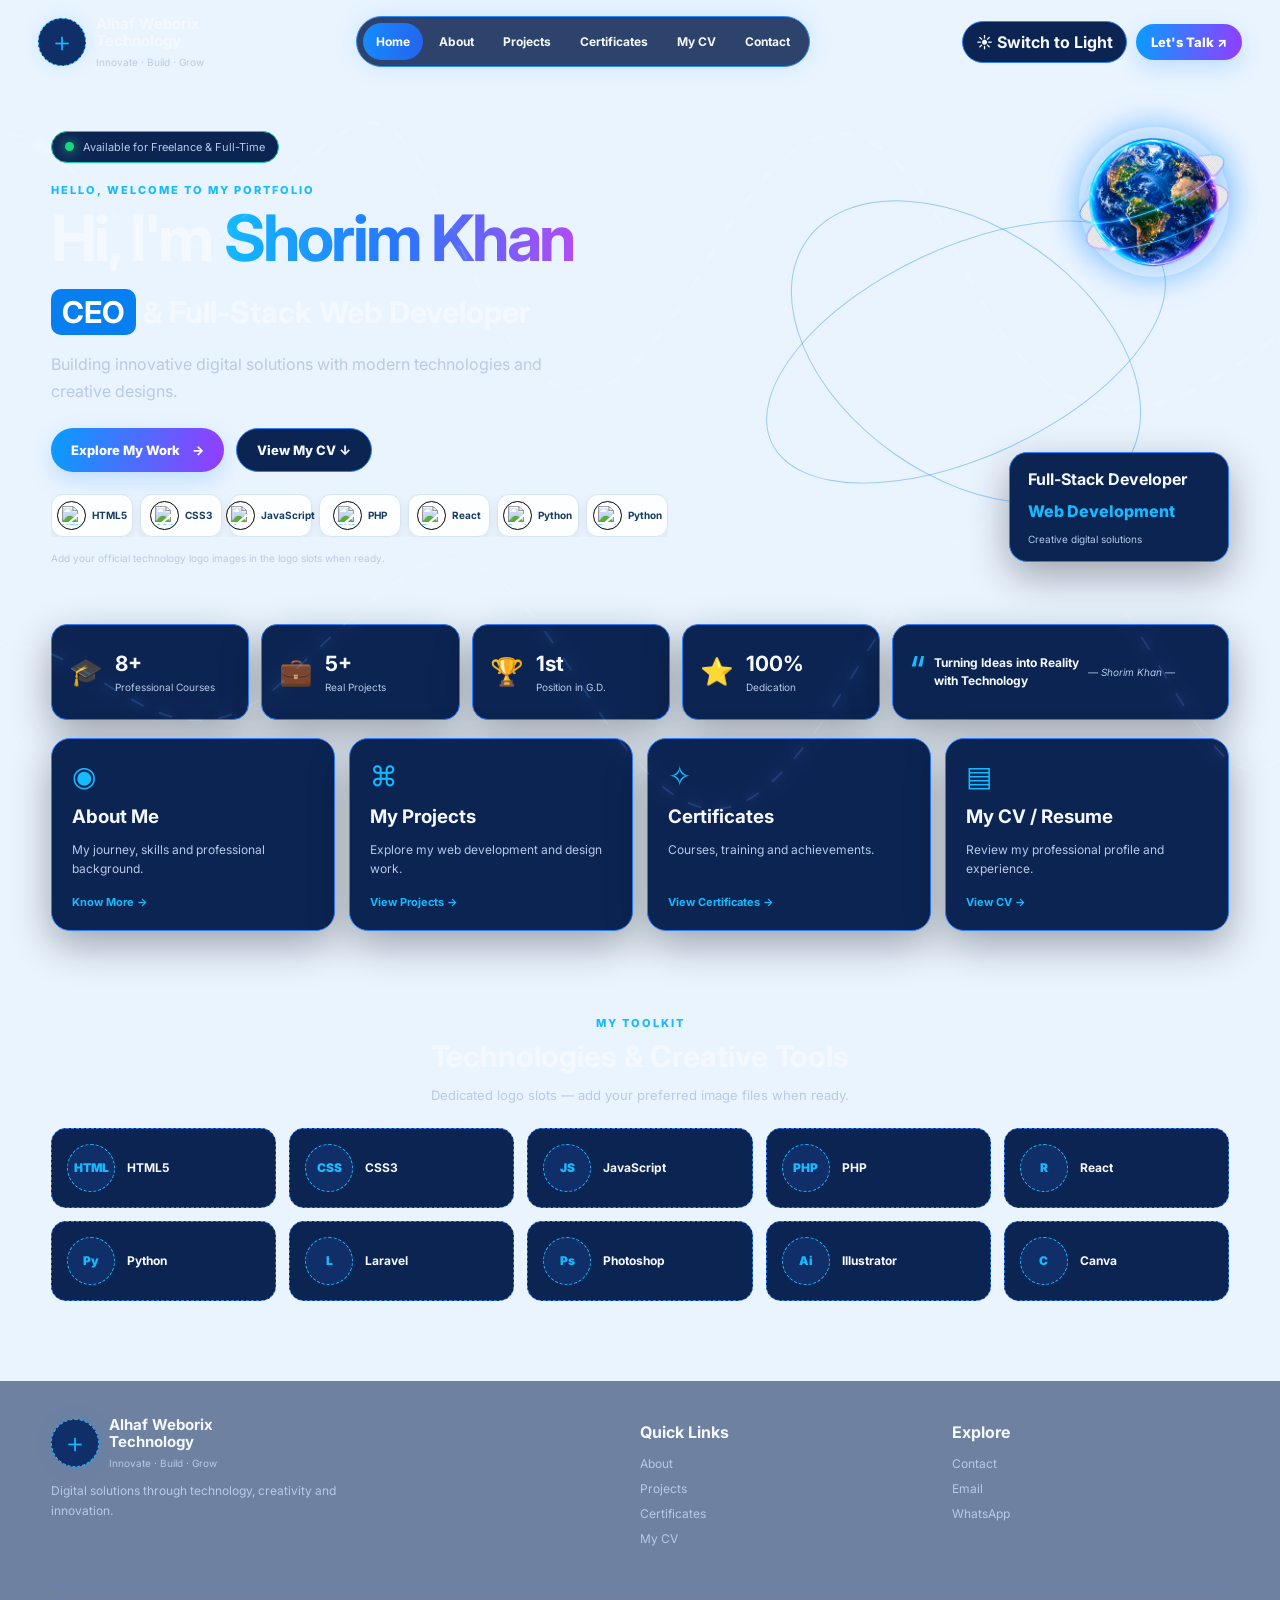
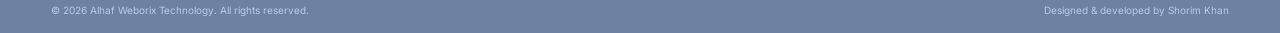
==== index.html @ 88afd0ac "Add opening head tag to index.html" ====
<!doctype html>
<html lang="en">
<head>
  <script>
    (function () {
      var theme = 'dark';
      try {
        var params = new URLSearchParams(window.location.search);
        var fromLink = params.get('theme');
        theme = (fromLink === 'light' || fromLink === 'dark')
          ? fromLink
          : (localStorage.getItem('awt-theme') || 'dark');
        localStorage.setItem('awt-theme', theme);
      } catch (e) { }
      document.documentElement.setAttribute('data-theme', theme);
      document.documentElement.classList.toggle('theme-light', theme === 'light');
    })();
  </script>
  <meta name="description"
    content="Shorim Khan — Full-Stack Web Developer, Graphic Designer and CEO of Alhaf Weborix Technology.">
  <title>Home | Alhaf Weborix Technology</title>
  <link rel="stylesheet" href="style.css">
</head>

<body class="home-page">
<div class="snake-animation-overlay" aria-hidden="true">
  <svg viewBox="0 0 1440 900" preserveAspectRatio="none" xmlns="http://www.w3.org/2000/svg">
    <defs><linearGradient id="snakeGlow" x1="0" y1="0" x2="1" y2="1"><stop offset="0%" stop-color="#12d9ff"/><stop offset="52%" stop-color="#4677ff"/><stop offset="100%" stop-color="#c44cff"/></linearGradient></defs>
    <path class="snake-trail snake-trail-a" d="M-80 170 C 80 30, 120 340, 270 220 S 430 70, 520 250 S 680 440, 790 270 S 980 80, 1080 260 S 1280 470, 1510 280"/>
    <path class="snake-trail snake-trail-b" d="M-100 690 C 80 540, 150 820, 320 680 S 520 500, 650 680 S 840 850, 970 660 S 1180 480, 1300 660 S 1430 780, 1530 630"/>
    <circle class="snake-head" cx="0" cy="0" r="5"><animateMotion dur="24s" repeatCount="indefinite" path="M-80 170 C 80 30, 120 340, 270 220 S 430 70, 520 250 S 680 440, 790 270 S 980 80, 1080 260 S 1280 470, 1510 280"/></circle>
  </svg>
</div>

  <header class="site-header">
    <a class="brand" href="index.html"><span class="brand-logo-slot"
        title="Add your company logo"><span>＋</span></span><span><b>Alhaf Weborix<br>Technology</b><small>Innovate ·
          Build · Grow</small></span></a>
    <button class="menu-toggle" aria-label="Open navigation" aria-expanded="false">☰</button>
    <nav class="main-nav">
      <a class="active" href="index.html">Home</a><a href="about.html">About</a><a href="projects.html">Projects</a><a
        href="certificates.html">Certificates</a><a href="cv.html">My CV</a><a href="contact.html">Contact</a>
    </nav>
    <div class="header-actions"><button class="theme-toggle" type="button">☀ Light</button><a
        class="button button-small" href="contact.html">Let's Talk ↗</a></div>
  </header>

  <main>
    <section class="hero container">
      <div class="hero-copy">
        <div class="availability"><i></i><span>Available for Freelance & Full-Time</span></div>
        <p class="eyebrow">HELLO, WELCOME TO MY PORTFOLIO</p>
        <h1>Hi, I'm <span class="gradient-text">Shorim Khan</span></h1>
        <h2><span class="role-pill">CEO</span> &amp; Full-Stack Web Developer</h2>
        <p class="lead">Building innovative digital solutions with modern technologies and creative designs.</p>
        <div class="hero-actions"><a class="button" href="projects.html">Explore My Work <span>→</span></a><a
            class="button button-outline" href="cv.html">View My CV ↓</a></div>
        
<div class="tech-strip">

  <div class="tech-placeholder">
    <span class="logo-circle">
      <img src="https://cdn.simpleicons.org/html5/E34F26" alt="HTML5">
    </span>
    <small>HTML5</small>
  </div>

  <div class="tech-placeholder">
    <span class="logo-circle">
      <img src="https://cdn.simpleicons.org/css/1572B6" alt="CSS3">
    </span>
    <small>CSS3</small>
  </div>

  <div class="tech-placeholder">
    <span class="logo-circle">
      <img src="https://cdn.simpleicons.org/javascript/F7DF1E" alt="JavaScript">
    </span>
    <small>JavaScript</small>
  </div>

  <div class="tech-placeholder">
    <span class="logo-circle">
      <img src="https://cdn.simpleicons.org/php/777BB4" alt="PHP">
    </span>
    <small>PHP</small>
  </div>

  <div class="tech-placeholder">
    <span class="logo-circle">
      <img src="https://cdn.simpleicons.org/react/61DAFB" alt="React">
    </span>
    <small>React</small>
  </div>

  <div class="tech-placeholder">
    <span class="logo-circle">
      <img src="https://cdn.simpleicons.org/python/3776AB" alt="Python">
    </span>
    <small>Python</small>
  </div>
  <div class="tech-placeholder">
    <span class="logo-circle">
      <img src="https://cdn.simpleicons.org/python/3776AB" alt="Python">
    </span>
    <small>Python</small>
  </div>

</div>

        <p class="asset-note">Add your official technology logo images in the logo slots when ready.</p>
      </div>
      <div class="hero-art">
        <div class="orbit orbit-one"></div>
        <div class="orbit orbit-two"></div>
        <div class="globe" aria-label="Animated globe">
          <img src="image/globe.png" alt="Alhaf Weborix Technology Global Network" class="globe-img">
        </div>
        <div class="floating-card"><b>Full-Stack Developer</b>
          <div class="skill-cycle" id="skillCycle">Web Development</div><small>Creative digital solutions</small>
        </div>
      </div>
    </section>

    <section class="metrics container">
      <div class="metric"><span class="metric-icon">🎓</span>
        <div><strong>8+</strong><small>Professional Courses</small></div>
      </div>
      <div class="metric"><span class="metric-icon">💼</span>
        <div><strong>5+</strong><small>Real Projects</small></div>
      </div>
      <div class="metric"><span class="metric-icon">🏆</span>
        <div><strong>1st</strong><small>Position in G.D.</small></div>
      </div>
      <div class="metric"><span class="metric-icon">⭐</span>
        <div><strong>100%</strong><small>Dedication</small></div>
      </div>
      <blockquote><span>“</span>
        <p>Turning Ideas into Reality<br>with Technology</p><cite>— Shorim Khan —</cite>
      </blockquote>
    </section>

    <section class="home-links container">
      <a class="feature-card" href="about.html"><span class="feature-icon">◉</span>
        <h3>About Me</h3>
        <p>My journey, skills and professional background.</p><b>Know More →</b>
      </a>
      <a class="feature-card" href="projects.html"><span class="feature-icon">⌘</span>
        <h3>My Projects</h3>
        <p>Explore my web development and design work.</p><b>View Projects →</b>
      </a>
      <a class="feature-card" href="certificates.html"><span class="feature-icon">✧</span>
        <h3>Certificates</h3>
        <p>Courses, training and achievements.</p><b>View Certificates →</b>
      </a>
      <a class="feature-card" href="cv.html"><span class="feature-icon">▤</span>
        <h3>My CV / Resume</h3>
        <p>Review my professional profile and experience.</p><b>View CV →</b>
      </a>
    </section>

    <section class="section-block container">
      <div class="section-heading">
        <p class="eyebrow">MY TOOLKIT</p>
        <h2>Technologies & Creative Tools</h2>
        <p>Dedicated logo slots — add your preferred image files when ready.</p>
      </div>
      <div class="logo-grid">
        <div class="logo-slot">
          <div class="logo-circle large">HTML</div><b>HTML5</b>
        </div>
        <div class="logo-slot">
          <div class="logo-circle large">CSS</div><b>CSS3</b>
        </div>
        <div class="logo-slot">
          <div class="logo-circle large">JS</div><b>JavaScript</b>
        </div>
        <div class="logo-slot">
          <div class="logo-circle large">PHP</div><b>PHP</b>
        </div>
        <div class="logo-slot">
          <div class="logo-circle large">R</div><b>React</b>
        </div>
        <div class="logo-slot">
          <div class="logo-circle large">Py</div><b>Python</b>
        </div>
        <div class="logo-slot">
          <div class="logo-circle large">L</div><b>Laravel</b>
        </div>
        <div class="logo-slot">
          <div class="logo-circle large">Ps</div><b>Photoshop</b>
        </div>
        <div class="logo-slot">
          <div class="logo-circle large">Ai</div><b>Illustrator</b>
        </div>
        <div class="logo-slot">
          <div class="logo-circle large">C</div><b>Canva</b>
        </div>
      </div>
    </section>
  </main>
  <footer class="site-footer">
    <div class="footer-main container">
      <div><a class="brand footer-brand" href="index.html"><span class="brand-logo-slot"
            title="Add your company logo"><span>＋</span></span><span><b>Alhaf Weborix<br>Technology</b><small>Innovate ·
              Build · Grow</small></span></a>
        <p>Digital solutions through technology, creativity and innovation.</p>
      </div>
      <div>
        <h4>Quick Links</h4><a href="about.html">About</a><a href="projects.html">Projects</a><a
          href="certificates.html">Certificates</a><a href="cv.html">My CV</a>
      </div>
      <div>
        <h4>Explore</h4><a href="contact.html">Contact</a><a href="mailto:alhafshorim@gmail.com">Email</a><a href="#"
          class="whatsapp-link">WhatsApp</a>
      </div>
    </div>
    <div class="footer-bottom container"><span>© <span id="year"></span> Alhaf Weborix Technology. All rights
        reserved.</span><span>Designed &amp; developed by Shorim Khan</span></div>
  </footer>
  <script src="config.js"></script>
  <script src="main.js"></script>
</body>

</html>
---- style.css ----
@import url('https://fonts.googleapis.com/css2?family=Inter:wght@400;500;600;700;800;900&display=swap');

:root {
  --bg: #061638;
  --bg2: #0a2250;
  --panel: #0c2452;
  --panel2: #102f68;
  --text: #f4f8ff;
  --muted: #b8c9e9;
  --line: #2c7fff;
  --accent: #16baff;
  --purple: #a855f7;
  --shadow: 0 14px 40px #0005
}

* {
  box-sizing: border-box
}

html {
  scroll-behavior: smooth
}

body {
  margin: 0;
  background: radial-gradient(ellipse at 80% 10%, #123d83 0, transparent 35%), linear-gradient(135deg, var(--bg), #07112d 75%);
  background-attachment: fixed;
  color: var(--text);
  font-family: Inter, Arial, sans-serif;
  transition: background .3s, color .3s
}

body.light {
  --bg: #f0f7ff;
  --bg2: #e7f2ff;
  --panel: #fff;
  --panel2: #e8f3ff;
  --text: #071b50;
  --muted: #4b6288;
  --line: #168cff;
  --shadow: 0 14px 36px #235b9820;
  background: radial-gradient(ellipse at 80% 10%, #c7eaff 0, transparent 38%), linear-gradient(135deg, #f8fbff, #eaf4ff 75%)
}

a {
  color: inherit;
  text-decoration: none
}

button,
input,
textarea {
  font: inherit
}

.container {
  width: min(1200px, 92%);
  margin-inline: auto
}

.site-header {
  width: min(1400px, 94%);
  margin: auto;
  padding: 16px 0;
  display: flex;
  align-items: center;
  justify-content: space-between;
  gap: 18px;
  position: relative;
  z-index: 10
}

.brand {
  display: flex;
  align-items: center;
  gap: 10px;
  min-width: 210px
}

.brand-logo-slot {
  width: 48px;
  height: 48px;
  flex: 0 0 48px;
  border: 1px dashed var(--accent);
  border-radius: 50%;
  display: grid;
  place-items: center;
  background: var(--panel2);
  color: var(--accent);
  box-shadow: 0 0 18px #168bff22
}

.brand-logo-slot span {
  font-size: 26px;
  line-height: 1;
  font-weight: 500
}

.brand b {
  display: block;
  font-size: 15px;
  line-height: 1.12
}

.brand small {
  display: block;
  color: var(--muted);
  font-size: 10px;
  margin-top: 6px
}

.main-nav {
  display: flex;
  gap: 3px;
  padding: 6px;
  border: 1px solid #278cff;
  border-radius: 40px;
  background: color-mix(in srgb, var(--panel) 85%, transparent);
  box-shadow: 0 0 25px #168bff20
}

.main-nav a {
  padding: 11px 13px;
  border-radius: 28px;
  font-size: 12px;
  font-weight: 700
}

.main-nav a:hover,
.main-nav a.active {
  background: linear-gradient(100deg, #168cff, #2563eb);
  color: white
}

.header-actions {
  display: flex;
  align-items: center;
  gap: 9px
}

.theme-toggle {
  border: 1px solid var(--line);
  border-radius: 30px;
  padding: 10px 13px;
  background: var(--panel);
  color: var(--text);
  font-weight: 700;
  cursor: pointer
}

.button {
  display: inline-flex;
  justify-content: center;
  align-items: center;
  gap: 12px;
  border: 0;
  border-radius: 30px;
  padding: 13px 20px;
  background: linear-gradient(100deg, #079dff, #943cff);
  color: white;
  font-weight: 800;
  font-size: 13px;
  box-shadow: 0 8px 22px #168bff35;
  cursor: pointer
}

.button-small {
  padding: 10px 15px
}

.button-outline {
  border: 1px solid var(--line);
  background: var(--panel);
  color: var(--text);
  box-shadow: none
}

.menu-toggle {
  display: none;
  border: 1px solid var(--line);
  border-radius: 10px;
  padding: 8px 11px;
  background: var(--panel);
  color: var(--text)
}

.hero {
  min-height: 540px;
  display: grid;
  grid-template-columns: 1.08fr .92fr;
  gap: 35px;
  align-items: center;
  padding-top: 25px;
  padding-bottom: 28px
}

.availability {
  display: inline-flex;
  align-items: center;
  gap: 9px;
  border: 1px solid #19c9a5;
  border-radius: 30px;
  padding: 8px 13px;
  color: var(--muted);
  font-size: 11px;
  background: var(--panel)
}

.availability i {
  width: 9px;
  height: 9px;
  background: #16d87b;
  border-radius: 50%;
  box-shadow: 0 0 12px #16d87b
}

.eyebrow {
  color: var(--accent);
  font-size: 11px;
  font-weight: 800;
  letter-spacing: 2px;
  margin: 20px 0 8px
}

.hero h1 {
  font-size: clamp(42px, 5vw, 70px);
  line-height: 1.04;
  letter-spacing: -2.8px;
  margin: 0
}

.gradient-text {
  background: linear-gradient(90deg, #11baff, #2875ff, #b04df4);
  background-clip: text;
  color: transparent
}

.hero h2 {
  font-size: clamp(20px, 2.4vw, 30px);
  margin: 18px 0 12px
}

.role-pill {
  display: inline-block;
  background: #087ff1;
  color: #fff;
  border-radius: 10px;
  padding: 5px 11px
}

.lead {
  max-width: 550px;
  color: var(--muted);
  line-height: 1.7
}

.hero-actions {
  display: flex;
  gap: 12px;
  margin: 22px 0
}

.tech-strip {
  display: flex;
  gap: 9px;
  flex-wrap: wrap;
  margin-top: 25px
}

.tech-placeholder {
  display: flex;
  align-items: center;
  gap: 7px;
  border: 1px solid var(--line);
  border-radius: 12px;
  padding: 7px 9px;
  background: var(--panel)
}

.tech-placeholder small {
  font-size: 10px;
  color: var(--muted)
}

.logo-circle {
  width: 32px;
  height: 32px;
  border-radius: 50%;
  display: grid;
  place-items: center;
  border: 1px dashed var(--accent);
  background: var(--panel2);
  color: var(--accent);
  font-weight: 900;
  font-size: 9px
}

.asset-note {
  font-size: 10px;
  color: var(--muted);
  margin-top: 9px
}

.hero-art {
  height: 450px;
  position: relative;
  display: grid;
  place-items: center;
  isolation: isolate
}

.hero-art {
  background: radial-gradient(circle at 52% 50%, color-mix(in srgb, var(--panel2) 55%, transparent), transparent 62%);
  border-radius: 24px
}

.globe {
  position: absolute;
  right: 0;
  top: 0;
  width: 150px;
  height: 150px;
  border-radius: 50%;
  background: radial-gradient(circle at 32% 30%, #d5f7ff, #168cff 30%, #073d9b 68%, #03133d);
  box-shadow: inset -15px -12px 30px #00133c, 0 0 35px #148bff88;
  overflow: visible;
  display: grid;
  place-items: center;
  z-index: 3;
  animation: globe-spin 14s linear infinite
}

.globe:before,
.globe:after {
  content: "";
  position: absolute;
  border: 1px solid #8ee7ff99;
  border-radius: 50%;
  inset: 12px 38px
}

.globe:after {
  inset: 35px 10px
}

.globe-lines {
  position: absolute;
  inset: 0;
  background: repeating-linear-gradient(0deg, transparent 0 22px, #8ce7ff55 23px 24px), repeating-linear-gradient(90deg, transparent 0 22px, #8ce7ff55 23px 24px);
  border-radius: 50%
}

.globe span {
  font-size: 42px;
  color: #e4faff;
  text-shadow: 0 0 15px white
}

@keyframes globe-spin {
  from {
    transform: rotate(0deg)
  }

  to {
    transform: rotate(360deg)
  }
}

.orbit {
  position: absolute;
  border: 1px solid #168bff66;
  border-radius: 50%;
  width: 430px;
  height: 210px;
  transform: rotate(-25deg)
}

.orbit-two {
  transform: rotate(35deg);
  width: 390px;
  height: 250px
}

.floating-card {
  position: absolute;
  z-index: 4;
  right: 0;
  bottom: 15px;
  padding: 16px 18px;
  width: 220px;
  border: 1px solid var(--line);
  border-radius: 18px;
  background: var(--panel);
  box-shadow: var(--shadow)
}

.floating-card b,
.floating-card small {
  display: block
}

.skill-cycle {
  color: var(--accent);
  font-weight: 800;
  margin: 12px 0;
  min-height: 20px
}

.floating-card small {
  color: var(--muted);
  font-size: 10px
}

.metrics {
  display: grid;
  grid-template-columns: repeat(4, minmax(0, 1fr)) minmax(0, 1.7fr);
  gap: 12px;
  align-items: stretch
}

.metric,
blockquote {
  margin: 0;
  display: flex;
  align-items: center;
  gap: 12px;
  padding: 17px;
  background: var(--panel);
  border: 1px solid var(--line);
  box-shadow: var(--shadow);
  min-height: 95px
}

.metric {
  border-radius: 16px
}

.metric-icon {
  font-size: 27px
}

.metric strong,
.metric small {
  display: block
}

.metric strong {
  font-size: 21px
}

.metric small {
  font-size: 10px;
  color: var(--muted);
  margin-top: 5px
}

blockquote {
  border-radius: 18px;
  margin-left: 0;
  gap: 9px
}

blockquote span {
  font-size: 44px;
  color: var(--accent)
}

blockquote p {
  font-size: 12px;
  font-weight: 700;
  line-height: 1.5
}

blockquote cite {
  font-size: 10px;
  color: var(--muted);
  white-space: nowrap
}

.home-links {
  display: grid;
  grid-template-columns: repeat(4, 1fr);
  gap: 14px;
  padding-top: 18px
}

.feature-card,
.panel,
.project-card,
.certificate-card {
  background: var(--panel);
  border: 1px solid var(--line);
  border-radius: 19px;
  box-shadow: var(--shadow)
}

.feature-card {
  padding: 20px;
  transition: .25s
}

.feature-card:hover,
.project-card:hover {
  transform: translateY(-5px)
}

.feature-icon {
  font-size: 28px;
  color: var(--accent)
}

.feature-card h3 {
  margin: 12px 0 8px
}

.feature-card p {
  font-size: 12px;
  color: var(--muted);
  line-height: 1.6;
  min-height: 38px
}

.feature-card b,
.text-link {
  color: var(--accent);
  font-size: 11px
}

.section-block {
  padding-top: 65px;
  padding-bottom: 15px
}

.section-heading {
  text-align: center;
  margin-bottom: 25px
}

.section-heading h2 {
  font-size: 30px;
  margin: 5px
}

.section-heading>p:last-child {
  color: var(--muted);
  font-size: 13px
}

.logo-grid {
  display: grid;
  grid-template-columns: repeat(5, 1fr);
  gap: 13px
}

.logo-slot {
  display: flex;
  align-items: center;
  gap: 12px;
  padding: 15px;
  border: 1px dashed var(--line);
  border-radius: 15px;
  background: var(--panel)
}

.logo-circle.large {
  width: 48px;
  height: 48px;
  font-size: 12px
}

.logo-slot b {
  font-size: 12px
}

.site-footer {
  margin-top: 65px;
  border-top: 1px solid #348bff55;
  background: color-mix(in srgb, var(--panel) 55%, transparent)
}

.footer-main {
  display: grid;
  grid-template-columns: 2fr 1fr 1fr;
  gap: 35px;
  padding-top: 35px;
  padding-bottom: 30px
}

.footer-brand {
  min-width: 0
}

.footer-main p {
  max-width: 330px;
  color: var(--muted);
  font-size: 12px;
  line-height: 1.7
}

.footer-main h4 {
  margin: 5px 0 14px
}

.footer-main>div:not(:first-child) a {
  display: block;
  color: var(--muted);
  font-size: 12px;
  margin: 10px 0
}

.footer-bottom {
  border-top: 1px solid #348bff33;
  padding-top: 17px;
  padding-bottom: 17px;
  display: flex;
  justify-content: space-between;
  gap: 15px;
  color: var(--muted);
  font-size: 10px
}

.inner-page {
  padding-top: 45px;
  min-height: 60vh
}

.page-intro {
  text-align: center;
  margin: 15px auto 42px;
  max-width: 760px
}

.page-intro h1 {
  font-size: clamp(38px, 5vw, 58px);
  margin: 8px 0
}

.page-intro>p:last-child {
  color: var(--muted);
  line-height: 1.7
}

.about-layout {
  display: grid;
  grid-template-columns: .8fr 1.2fr;
  gap: 22px;
  align-items: stretch
}

.about-image-placeholder {
  min-height: 340px;
  border: 1px dashed var(--accent);
  border-radius: 22px;
  background: var(--panel);
  display: flex;
  flex-direction: column;
  align-items: center;
  justify-content: center;
  gap: 12px;
  color: var(--muted)
}

.about-image-placeholder span {
  width: 60px;
  height: 60px;
  border: 1px dashed var(--accent);
  border-radius: 50%;
  display: grid;
  place-items: center;
  font-size: 32px;
  color: var(--accent)
}

.about-image-placeholder b {
  font-size: 12px
}

.about-image-placeholder small {
  font-size: 10px
}

.panel {
  padding: 25px
}

.about-copy h2 {
  font-size: 28px;
  margin: 0 0 5px
}

.about-copy h3 {
  color: var(--accent);
  font-size: 15px
}

.about-copy p,
.panel p {
  color: var(--muted);
  font-size: 13px;
  line-height: 1.8
}

.tag-list {
  display: flex;
  gap: 8px;
  flex-wrap: wrap;
  margin: 17px 0
}

.tag-list span {
  border: 1px solid var(--line);
  border-radius: 20px;
  padding: 6px 10px;
  font-size: 10px;
  color: var(--accent)
}

.value-grid {
  display: grid;
  grid-template-columns: repeat(3, 1fr);
  gap: 15px
}

.value-grid b {
  color: var(--accent)
}

.project-grid {
  display: grid;
  grid-template-columns: repeat(2, 1fr);
  gap: 18px
}

.project-card {
  overflow: hidden;
  transition: .25s
}

.project-cover {
  height: 180px;
  display: grid;
  place-items: center;
  color: white;
  font-weight: 800;
  font-size: 12px;
  letter-spacing: 1px
}

.cover-blue {
  background: linear-gradient(135deg, #087ef1, #172e83)
}

.cover-purple {
  background: linear-gradient(135deg, #6d35d8, #b14df4)
}

.cover-cyan {
  background: linear-gradient(135deg, #08b6c9, #0754a8)
}

.cover-gold {
  background: linear-gradient(135deg, #f59e0b, #a32df4)
}

.project-body {
  padding: 20px
}

.project-body .eyebrow {
  margin: 0
}

.project-body h2 {
  font-size: 19px
}

.project-body p {
  color: var(--muted);
  font-size: 12px;
  line-height: 1.7
}

.certificate-grid {
  display: grid;
  grid-template-columns: repeat(2, 1fr);
  gap: 18px
}

.certificate-card {
  padding: 16px;
  display: grid;
  grid-template-columns: 150px 1fr;
  gap: 17px;
  align-items: center
}

.certificate-slot {
  height: 115px;
  border: 1px dashed var(--accent);
  border-radius: 12px;
  display: flex;
  flex-direction: column;
  align-items: center;
  justify-content: center;
  gap: 7px;
  color: var(--accent);
  background: var(--panel2)
}

.certificate-slot span {
  font-size: 27px
}

.certificate-slot b {
  font-size: 9px
}

.certificate-card h2 {
  font-size: 16px
}

.certificate-card p,
.certificate-card small {
  font-size: 11px;
  color: var(--muted)
}

.resume {
  max-width: 900px;
  margin: 0 auto;
  background: #fff;
  color: #14264a;
  padding: 42px 48px;
  border-top: 7px solid #087ff1;
  box-shadow: 0 12px 40px #18365c22
}

.resume-head {
  display: flex;
  align-items: center;
  justify-content: space-between;
  gap: 20px;
  border-bottom: 2px solid #dce9fa;
  padding-bottom: 20px
}

.resume-photo-slot {
  width: 104px;
  height: 104px;
  flex: 0 0 104px;
  border: 1.5px dashed #168cff;
  border-radius: 50%;
  display: flex;
  flex-direction: column;
  align-items: center;
  justify-content: center;
  gap: 5px;
  background: #eef7ff;
  color: #168cff
}

.resume-photo-slot span {
  font-size: 30px;
  line-height: 1
}

.resume-photo-slot small {
  font-size: 9px;
  font-weight: 800;
  color: #168cff
}

.resume-name {
  flex: 1
}

.resume-head h1 {
  font-size: 32px;
  margin: 0
}

.resume-head h2 {
  font-size: 13px;
  color: #087ff1
}

.resume-contact {
  text-align: right;
  font-size: 11px;
  line-height: 1.5
}

.resume section {
  margin-top: 22px
}

.resume section h3 {
  font-size: 13px;
  color: #087ff1;
  text-transform: uppercase;
  letter-spacing: 1px;
  border-bottom: 1px solid #dbe8f8;
  padding-bottom: 7px
}

.resume section p {
  font-size: 12px;
  line-height: 1.7
}

.resume h4 {
  margin-bottom: 4px;
  font-size: 12px
}

.resume small {
  color: #536582
}

.contact-layout {
  display: grid;
  grid-template-columns: 1fr 1fr;
  gap: 18px;
  max-width: 950px;
  margin: auto
}

.contact-panel h2 {
  margin-top: 0
}

.contact-action {
  display: flex;
  align-items: center;
  gap: 13px;
  padding: 15px;
  border: 1px solid var(--line);
  border-radius: 14px;
  margin-top: 14px;
  background: var(--panel2)
}

.contact-action>span {
  font-size: 25px;
  color: var(--accent)
}

.contact-action div {
  flex: 1
}

.contact-action b,
.contact-action small {
  display: block
}

.contact-action small {
  font-size: 10px;
  color: var(--muted);
  margin-top: 4px
}

.contact-action strong {
  color: var(--accent)
}

.whatsapp-action {
  border-color: #22b76b
}

.whatsapp-action>span {
  color: #22c76b
}

.contact-note,
.form-help {
  display: block;
  color: var(--muted);
  font-size: 10px;
  margin-top: 15px
}

form label {
  display: block;
  font-size: 11px;
  font-weight: 700;
  margin: 13px 0
}

input,
textarea {
  display: block;
  width: 100%;
  margin-top: 7px;
  padding: 12px;
  border: 1px solid var(--line);
  border-radius: 10px;
  background: var(--bg2);
  color: var(--text);
  outline: none
}

textarea {
  resize: vertical
}

@media(max-width:1050px) {
  .site-header {
    flex-wrap: wrap
  }

  .main-nav {
    order: 4;
    width: 100%;
    justify-content: center;
    flex-wrap: wrap
  }

  .hero {
    grid-template-columns: 1fr
  }

  .hero-art {
    min-height: 430px
  }

  .metrics {
    grid-template-columns: repeat(2, 1fr)
  }

  blockquote {
    grid-column: span 2;
    margin: 10px 0 0
  }

  .metric:first-child,
  .metric:nth-child(4) {
    border-radius: 0
  }

  .home-links {
    grid-template-columns: repeat(2, 1fr)
  }

  .logo-grid {
    grid-template-columns: repeat(3, 1fr)
  }
}

@media(max-width:650px) {
  .site-header {
    padding: 12px 0
  }

  .brand {
    min-width: 0
  }

  .brand-logo-slot {
    width: 40px;
    height: 40px;
    flex-basis: 40px
  }

  .brand b {
    font-size: 13px
  }

  .menu-toggle {
    display: block;
    margin-left: auto
  }

  .main-nav {
    display: none;
    flex-direction: column;
    border-radius: 14px
  }

  .main-nav.open {
    display: flex
  }

  .main-nav a {
    text-align: center
  }

  .header-actions .button {
    display: none
  }

  .theme-toggle {
    font-size: 10px;
    padding: 9px
  }

  .hero {
    padding-top: 20px
  }

  .hero h1 {
    letter-spacing: -1.5px
  }

  .hero-art {
    height: 370px;
    min-height: 370px
  }

  .globe {
    width: 105px;
    height: 105px
  }

  .floating-card {
    width: 185px;
    right: 0
  }

  .metrics {
    grid-template-columns: 1fr 1fr;
    gap: 9px
  }

  .metric {
    padding: 12px;
    min-height: 80px
  }

  .metric-icon {
    font-size: 22px
  }

  .metric strong {
    font-size: 18px
  }

  .metric small {
    font-size: 9px
  }

  blockquote {
    grid-column: span 2;
    padding: 10px
  }

  .home-links,
  .project-grid,
  .certificate-grid,
  .value-grid,
  .contact-layout,
  .about-layout {
    grid-template-columns: 1fr
  }

  .logo-grid {
    grid-template-columns: repeat(2, 1fr)
  }

  .certificate-card {
    grid-template-columns: 115px 1fr
  }

  .certificate-slot {
    height: 100px
  }

  .footer-main {
    grid-template-columns: 1fr 1fr
  }

  .footer-main>div:first-child {
    grid-column: span 2
  }

  .footer-bottom {
    flex-direction: column
  }

  .resume {
    padding: 25px 20px
  }

  .resume-head {
    display: grid;
    grid-template-columns: 78px 1fr;
    gap: 12px
  }

  .resume-photo-slot {
    width: 72px;
    height: 72px;
    flex-basis: 72px
  }

  .resume-contact {
    grid-column: 2;
    text-align: left;
    margin-top: 0
  }

  .resume-head h1 {
    font-size: 26px
  }

  .page-intro {
    margin-bottom: 28px
  }
}

@media print {
  body {
    background: #fff !important;
    color: #14264a !important
  }

  .site-header,
  .site-footer,
  .page-intro,
  .no-print {
    display: none !important
  }

  .inner-page {
    padding: 0;
    width: 100%
  }

  .resume {
    box-shadow: none;
    border: 0;
    padding: 15mm;
    max-width: none
  }
}


/* GLOBAL THEME PALETTE: one Home switch controls every page */
:root,
html[data-theme="dark"] {
  color-scheme: dark;
  --bg: #061638;
  --bg2: #0a2250;
  --panel: #0c2452;
  --panel2: #102f68;
  --text: #f4f8ff;
  --muted: #b8c9e9;
  --line: #2c7fff;
  --accent: #16baff;
  --shadow: 0 14px 40px #0005;
}

html[data-theme="light"] {
  color-scheme: light;
  --bg: #f3f8ff;
  --bg2: #e8f2ff;
  --panel: #ffffff;
  --panel2: #eaf4ff;
  --text: #10244b;
  --muted: #526887;
  --line: #8abfff;
  --accent: #087fce;
  --shadow: 0 12px 32px #244c7718;
}

html[data-theme="light"] body,
body.light {
  background: radial-gradient(ellipse at 80% 10%, #d6edff 0, transparent 38%), linear-gradient(135deg, #f8fbff, #eaf4ff 75%) !important;
  color: #10244b !important;
}

html[data-theme="light"] .site-header,
html[data-theme="light"] .main-nav,
html[data-theme="light"] .theme-toggle,
html[data-theme="light"] .availability,
html[data-theme="light"] .tech-placeholder,
html[data-theme="light"] .metric,
html[data-theme="light"] blockquote,
html[data-theme="light"] .feature-card,
html[data-theme="light"] .panel,
html[data-theme="light"] .project-card,
html[data-theme="light"] .certificate-card,
html[data-theme="light"] .logo-slot,
html[data-theme="light"] .floating-card,
html[data-theme="light"] .contact-action,
html[data-theme="light"] .about-image-placeholder {
  color: var(--text);
}

html[data-theme="light"] .main-nav,
html[data-theme="light"] .theme-toggle,
html[data-theme="light"] .availability,
html[data-theme="light"] .tech-placeholder,
html[data-theme="light"] .metric,
html[data-theme="light"] blockquote,
html[data-theme="light"] .feature-card,
html[data-theme="light"] .panel,
html[data-theme="light"] .project-card,
html[data-theme="light"] .certificate-card,
html[data-theme="light"] .logo-slot,
html[data-theme="light"] .floating-card,
html[data-theme="light"] .contact-action,
html[data-theme="light"] .about-image-placeholder {
  background-color: var(--panel);
  border-color: var(--line);
  box-shadow: var(--shadow);
}

html[data-theme="light"] .site-footer {
  background: rgba(255, 255, 255, .72);
  border-color: #b8d9fa;
}

html[data-theme="light"] .site-footer,
html[data-theme="light"] .site-footer a,
html[data-theme="light"] .site-footer p,
html[data-theme="light"] .site-footer small {
  color: var(--muted);
}

html[data-theme="light"] input,
html[data-theme="light"] textarea {
  background: var(--bg2);
  color: var(--text);
  border-color: var(--line);
}

html[data-theme="light"] .brand b,
html[data-theme="light"] .hero h1,
html[data-theme="light"] .hero h2,
html[data-theme="light"] .section-heading h2,
html[data-theme="light"] .page-intro h1,
html[data-theme="light"] .about-copy h2,
html[data-theme="light"] .feature-card h3,
html[data-theme="light"] .project-body h2,
html[data-theme="light"] .certificate-card h2 {
  color: var(--text);
}

html[data-theme="light"] .resume {
  background: #fff;
  color: #14264a;
}


/* FINAL GLOBAL THEME OVERRIDES — shared Home setting */
html[data-theme="light"] body,
html.theme-light body,
body.light {
  --bg: #f3f8ff !important;
  --bg2: #e8f2ff !important;
  --panel: #ffffff !important;
  --panel2: #eaf4ff !important;
  --text: #10244b !important;
  --muted: #526887 !important;
  --line: #8abfff !important;
  --accent: #087fce !important;
  --shadow: 0 12px 32px #244c7718 !important;
  background: radial-gradient(ellipse at 80% 10%, #d6edff 0, transparent 38%), linear-gradient(135deg, #f8fbff, #eaf4ff 75%) !important;
  background-attachment: fixed !important;
  color: #10244b !important;
}

html[data-theme="light"] .metric,
html[data-theme="light"] blockquote,
html[data-theme="light"] .feature-card,
html[data-theme="light"] .panel,
html[data-theme="light"] .project-card,
html[data-theme="light"] .certificate-card,
html[data-theme="light"] .logo-slot,
html[data-theme="light"] .floating-card,
html[data-theme="light"] .contact-action,
html[data-theme="light"] .about-image-placeholder,
html[data-theme="light"] .tech-placeholder,
html[data-theme="light"] .availability,
html[data-theme="light"] .main-nav,
html[data-theme="light"] .theme-toggle {
  background: var(--panel) !important;
  color: var(--text) !important;
  border-color: var(--line) !important;
}

html[data-theme="light"] .site-footer {
  background: rgba(255, 255, 255, .82) !important;
  color: var(--muted) !important;
}

html[data-theme="light"] .site-footer a,
html[data-theme="light"] .site-footer p,
html[data-theme="light"] .site-footer small,
html[data-theme="light"] .lead,
html[data-theme="light"] .feature-card p,
html[data-theme="light"] .metric small,
html[data-theme="light"] blockquote cite {
  color: var(--muted) !important;
}

html[data-theme="light"] input,
html[data-theme="light"] textarea {
  background: var(--bg2) !important;
  color: var(--text) !important;
  border-color: var(--line) !important;
}


/* PAGE BACKGROUNDS — page-scoped to avoid CSS collisions.
   Home intentionally uses the same LIGHT image in both themes. */
body.home-page {
  background-color: #eaf4ff !important;
  background-image: url("../assets/image/home-tech-background-light.png") !important;
  background-position: center top !important;
  background-size: cover !important;
  background-repeat: no-repeat !important;
  background-attachment: fixed !important;
}

html[data-theme="light"] body.home-page {
  background-color: #eaf4ff !important;
  background-image: url("../assets/image/home-tech-background-light.png") !important;
  background-position: center top !important;
  background-size: cover !important;
  background-repeat: no-repeat !important;
  background-attachment: fixed !important;
}

body.home-page .hero-art {
  background: transparent !important;
}

body.about-page,
body.projects-page,
body.certificates-page,
body.cv-page,
body.contact-page {
  background-position: center top !important;
  background-size: cover !important;
  background-repeat: no-repeat !important;
  background-attachment: fixed !important;
}

body.about-page {
  background-image: linear-gradient(90deg, rgba(3, 13, 38, .88), rgba(3, 13, 38, .52)), url("../assets/image/about-it-office.png") !important;
}

body.projects-page {
  background-image: linear-gradient(90deg, rgba(3, 13, 38, .88), rgba(3, 13, 38, .58)), url("../assets/image/projects-workspace.png") !important;
}

body.certificates-page {
  background-image: linear-gradient(90deg, rgba(3, 13, 38, .86), rgba(3, 13, 38, .54)), url("../assets/image/certificates-achievement.png") !important;
}

body.cv-page {
  background-image: linear-gradient(90deg, rgba(3, 13, 38, .87), rgba(3, 13, 38, .55)), url("../assets/image/cv-career.png") !important;
}

body.contact-page {
  background-image: linear-gradient(90deg, rgba(3, 13, 38, .88), rgba(3, 13, 38, .52)), url("../assets/image/contact-network.png") !important;
}

/* Light mode retains the page-specific image with a softer readability overlay. */
html[data-theme="light"] body.about-page {
  background-image: linear-gradient(90deg, rgba(238, 247, 255, .84), rgba(238, 247, 255, .60)), url("../assets/image/about-it-office.png") !important;
}

html[data-theme="light"] body.projects-page {
  background-image: linear-gradient(90deg, rgba(238, 247, 255, .86), rgba(238, 247, 255, .62)), url("../assets/image/projects-workspace.png") !important;
}

html[data-theme="light"] body.certificates-page {
  background-image: linear-gradient(90deg, rgba(248, 247, 240, .86), rgba(248, 247, 240, .62)), url("../assets/image/certificates-achievement.png") !important;
}

html[data-theme="light"] body.cv-page {
  background-image: linear-gradient(90deg, rgba(238, 247, 255, .86), rgba(238, 247, 255, .62)), url("../assets/image/cv-career.png") !important;
}

html[data-theme="light"] body.contact-page {
  background-image: linear-gradient(90deg, rgba(238, 247, 255, .86), rgba(238, 247, 255, .60)), url("../assets/image/contact-network.png") !important;
}

@media (max-width:768px) {

  body.home-page,
  body.about-page,
  body.projects-page,
  body.certificates-page,
  body.cv-page,
  body.contact-page {
    background-attachment: scroll !important;
    background-position: center top !important;
  }
}

/* ALHAF WEBORIX - COMPACT TECH ROW */

.tech-strip {
    display: flex !important;
    flex-wrap: nowrap !important;
    width: 100%;
    max-width: 680px;
    gap: 7px;
    align-items: center;
    justify-content: space-between;
    overflow: hidden;
    box-sizing: border-box;
    margin: 15px 0;
}

.tech-strip .tech-placeholder {
    flex: 1 1 0 !important;
    min-width: 0 !important;
    width: auto !important;
    height: 43px;
    padding: 5px 7px;
    box-sizing: border-box;

    display: flex;
    align-items: center;
    justify-content: center;
    gap: 6px;

    background: rgba(255,255,255,0.92);
    border: 1px solid #d5e5f2;
    border-radius: 12px;
    box-shadow: 0 3px 8px rgba(0,0,0,0.07);
}

.tech-strip .logo-circle {
    width: 29px;
    height: 29px;
    min-width: 29px;
    border-radius: 50%;
    border: 1.5px solid #000 !important;

    display: flex;
    align-items: center;
    justify-content: center;
    background: #fff;
}

.tech-strip .logo-circle img {
    width: 19px;
    height: 19px;
    object-fit: contain;
}

.tech-strip .tech-placeholder small {
    font-size: 10px;
    font-weight: 700;
    white-space: nowrap;
    color: #173b61;
}

@media (max-width: 600px) {
    .tech-strip {
        gap: 4px;
    }

    .tech-strip .tech-placeholder {
        padding: 4px;
        gap: 3px;
        height: 38px;
    }

    .tech-strip .logo-circle {
        width: 23px;
        height: 23px;
        min-width: 23px;
    }

    .tech-strip .logo-circle img {
        width: 15px;
        height: 15px;
    }

    .tech-strip .tech-placeholder small {
        font-size: 8px;
    }
}


/* =========================================================
   ALHAF WEBORIX — RESPONSIVE REFINEMENT
   Page-scoped and additive: preserves existing layout/animations.
   ========================================================= */

html, body {
  width: 100%;
  max-width: 100%;
  overflow-x: clip;
}

body {
  min-width: 0;
}

.container {
  min-width: 0;
}

.site-header,
.site-header > *,
.hero,
.hero-copy,
.hero-art,
.inner-page,
.page-intro,
.about-layout,
.project-grid,
.certificate-grid,
.contact-layout,
.resume {
  min-width: 0;
  max-width: 100%;
}

img, video, iframe {
  max-width: 100%;
}

.hero h1,
.hero h2,
.page-intro h1,
.about-copy h2,
.resume-name h1 {
  overflow-wrap: anywhere;
  word-break: normal;
}

.hero h1 {
  font-size: clamp(34px, 5vw, 70px);
}

.tech-strip {
  min-width: 0;
}

.tech-placeholder {
  min-width: 0;
}

.tech-placeholder small {
  white-space: nowrap;
}

/* Keep each page's own background image responsive on small screens. */
@media (max-width: 768px) {
  body.home-page,
  body.about-page,
  body.projects-page,
  body.certificates-page,
  body.cv-page,
  body.contact-page {
    background-attachment: scroll !important;
    background-position: center top !important;
    background-size: cover !important;
  }

  .container {
    width: min(100% - 28px, 1200px);
  }

  .site-header {
    width: calc(100% - 28px);
    padding: 10px 0;
    gap: 8px;
    flex-wrap: wrap;
  }

  .brand {
    flex: 1 1 auto;
    min-width: 0;
    gap: 8px;
  }

  .brand-logo-slot {
    flex: 0 0 38px;
    width: 38px;
    height: 38px;
  }

  .brand b {
    font-size: 12px;
  }

  .brand small {
    font-size: 9px;
  }

  .menu-toggle {
    flex: 0 0 auto;
  }

  .header-actions {
    flex: 0 0 auto;
    gap: 5px;
  }

  .theme-toggle {
    padding: 8px 9px;
    font-size: 10px;
    white-space: nowrap;
  }

  .main-nav {
    order: 5;
    flex: 0 0 100%;
    width: 100%;
    max-width: 100%;
    box-sizing: border-box;
  }

  .hero {
    width: calc(100% - 28px);
    display: grid;
    grid-template-columns: minmax(0, 1fr);
    gap: 12px;
    min-height: 0;
    padding-top: 22px;
    padding-bottom: 18px;
  }

  .hero-copy {
    width: 100%;
    max-width: 100%;
  }

  .hero h1 {
    max-width: 100%;
    font-size: clamp(32px, 8.5vw, 46px);
    line-height: 1.08;
    letter-spacing: -1.2px;
  }

  .hero h2 {
    max-width: 100%;
    font-size: clamp(17px, 4.8vw, 23px);
    line-height: 1.35;
    margin-top: 12px;
  }

  .lead {
    max-width: 100%;
    font-size: 14px;
    line-height: 1.55;
  }

  .hero-actions {
    flex-wrap: wrap;
    gap: 9px;
  }

  .hero-actions .button {
    padding: 11px 14px;
    font-size: 12px;
  }

  /* Six technology badges fit a single compact row on phones;
     horizontal scrolling is available only on very narrow screens. */
  .tech-strip {
    display: grid !important;
    grid-template-columns: repeat(3, minmax(0, 1fr));
    gap: 7px;
    width: 100%;
    max-width: 100%;
    overflow: visible;
    margin-top: 18px;
  }

  .tech-strip .tech-placeholder {
    width: 100% !important;
    min-width: 0 !important;
    height: 39px;
    padding: 4px 5px;
    gap: 5px;
    justify-content: flex-start;
    border-radius: 10px;
  }

  .tech-strip .logo-circle {
    width: 27px;
    height: 27px;
    min-width: 27px;
    flex: 0 0 27px;
  }

  .tech-strip .logo-circle img {
    width: 17px;
    height: 17px;
  }

  .tech-strip .tech-placeholder small {
    font-size: clamp(8px, 2.5vw, 10px);
    overflow: hidden;
    text-overflow: ellipsis;
  }

  .asset-note {
    display: none;
  }

  .hero-art {
    width: 100%;
    height: 300px;
    min-height: 300px;
    overflow: hidden;
  }

  .orbit {
    max-width: 95%;
  }

  .globe {
    width: 95px;
    height: 95px;
    right: 12px;
  }

  .floating-card {
    width: min(180px, 58%);
    right: 8px;
    bottom: 8px;
    padding: 12px;
  }

  .metrics {
    width: calc(100% - 28px);
    grid-template-columns: repeat(2, minmax(0, 1fr));
    gap: 8px;
  }

  .metric {
    min-width: 0;
    padding: 11px;
  }

  blockquote {
    min-width: 0;
    grid-column: 1 / -1;
    flex-wrap: wrap;
  }

  .home-links {
    width: calc(100% - 28px);
    grid-template-columns: repeat(2, minmax(0, 1fr));
    gap: 9px;
  }

  .feature-card {
    min-width: 0;
    padding: 14px;
  }

  .feature-card h3 {
    font-size: 14px;
  }

  .feature-card p {
    font-size: 11px;
  }

  .logo-grid {
    grid-template-columns: repeat(2, minmax(0, 1fr));
  }

  .about-layout,
  .project-grid,
  .certificate-grid,
  .value-grid,
  .contact-layout {
    grid-template-columns: minmax(0, 1fr);
  }

  .about-image-placeholder {
    min-height: 220px;
  }

  .certificate-card {
    grid-template-columns: 100px minmax(0, 1fr);
  }

  .resume-head {
    min-width: 0;
  }

  .resume-contact p {
    overflow-wrap: anywhere;
  }

  .footer-main {
    grid-template-columns: repeat(2, minmax(0, 1fr));
    gap: 20px;
  }
}

@media (max-width: 390px) {
  .container,
  .site-header,
  .hero,
  .metrics,
  .home-links {
    width: calc(100% - 22px);
  }

  .hero h1 {
    font-size: 31px;
  }

  .tech-strip {
    gap: 5px;
  }

  .tech-strip .tech-placeholder {
    padding: 3px;
    gap: 3px;
  }

  .tech-strip .logo-circle {
    width: 24px;
    height: 24px;
    min-width: 24px;
    flex-basis: 24px;
  }

  .tech-strip .logo-circle img {
    width: 15px;
    height: 15px;
  }

  .tech-strip .tech-placeholder small {
    font-size: 8px;
  }
}

@media (max-width: 340px) {
  .tech-strip {
    grid-template-columns: repeat(2, minmax(0, 1fr));
  }

  .header-actions {
    margin-left: auto;
  }
}


/* =========================================================
   NOV 2026 PORTFOLIO POLISH — ABOUT / CERTIFICATES / CV
   Additive, page-scoped styles to preserve existing sections.
   ========================================================= */

/* About portrait: use the supplied real photo without changing facial features. */
.about-page .about-portrait {
  position: relative;
  margin: 0;
  min-height: 420px;
  overflow: hidden;
  border: 1px solid var(--line);
  border-radius: 24px;
  background: var(--panel);
  box-shadow: var(--shadow);
}
.about-page .about-portrait img {
  display: block;
  width: 100%;
  height: 100%;
  min-height: 420px;
  max-height: 560px;
  object-fit: cover;
  object-position: center 24%;
}
.about-page .about-portrait figcaption {
  position: absolute;
  inset: auto 14px 14px;
  padding: 12px 16px;
  border: 1px solid rgba(255,255,255,.25);
  border-radius: 14px;
  color: #fff;
  font-weight: 800;
  letter-spacing: .3px;
  background: linear-gradient(90deg, rgba(3,15,42,.82), rgba(3,15,42,.28));
  backdrop-filter: blur(10px);
}
.about-page .value-card {
  position: relative;
  overflow: hidden;
  min-height: 225px;
  transition: transform .35s ease, border-color .35s ease, box-shadow .35s ease;
  animation: valueCardEnter .7s both;
}
.about-page .value-card:nth-child(2) { animation-delay: .12s; }
.about-page .value-card:nth-child(3) { animation-delay: .24s; }
.about-page .value-card:hover {
  transform: translateY(-7px);
  border-color: var(--accent);
  box-shadow: 0 18px 42px rgba(0,105,220,.18);
}
.about-page .value-icon {
  display: grid;
  place-items: center;
  width: 44px;
  height: 44px;
  margin-bottom: 16px;
  border-radius: 14px;
  color: var(--accent);
  background: var(--panel2);
  font-size: 25px;
}
.about-page .value-card b { display: block; margin-bottom: 9px; }
.about-page .value-card p {
  min-height: 72px;
  transition: opacity .25s ease, transform .25s ease;
}
.about-page .value-card p.is-changing {
  opacity: 0;
  transform: translateY(7px);
}
.about-page .value-card small {
  display: inline-block;
  color: var(--accent);
  font-size: 10px;
  font-weight: 800;
  letter-spacing: .5px;
}
@keyframes valueCardEnter {
  from { opacity: 0; transform: translateY(18px); }
  to { opacity: 1; transform: translateY(0); }
}

/* Eight large, consistent certificate image cards. */
.certificates-page .certificate-upload-note {
  margin: 0 0 20px;
  padding: 13px 16px;
  border: 1px solid var(--line);
  border-radius: 13px;
  color: var(--muted);
  background: var(--panel);
  font-size: 12px;
  line-height: 1.7;
}
.certificates-page .certificate-upload-note code {
  color: var(--accent);
  font-weight: 800;
}
.certificates-page .certificate-grid-modern {
  grid-template-columns: repeat(2, minmax(0, 1fr));
  align-items: stretch;
  gap: 22px;
}
.certificates-page .certificate-card-modern {
  display: flex;
  flex-direction: column;
  align-items: stretch;
  gap: 0;
  padding: 14px;
  overflow: hidden;
  transition: transform .3s ease, border-color .3s ease, box-shadow .3s ease;
}
.certificates-page .certificate-card-modern:hover {
  transform: translateY(-5px);
  border-color: var(--accent);
  box-shadow: 0 18px 42px rgba(0,105,220,.16);
}
.certificates-page .certificate-image-frame {
  position: relative;
  display: grid;
  place-items: center;
  width: 100%;
  height: auto;
  min-height: 220px;
  aspect-ratio: 1.414 / 1;
  overflow: hidden;
  border: 1px dashed var(--accent);
  border-radius: 14px;
  background:
    radial-gradient(circle at 20% 20%, rgba(0,130,255,.12), transparent 42%),
    linear-gradient(135deg, var(--panel2), var(--panel));
}
.certificates-page .certificate-image-frame img {
  display: none;
  width: 100%;
  height: 100%;
  position: absolute;
  inset: 0;
  object-fit: contain;
  padding: 8px;
  box-sizing: border-box;
  background: #fff;
}
.certificates-page .certificate-image-frame.has-image img { display: block; }
.certificates-page .certificate-image-frame.has-image .certificate-empty { display: none; }
.certificates-page .certificate-empty {
  display: flex;
  flex-direction: column;
  align-items: center;
  justify-content: center;
  gap: 9px;
  padding: 20px;
  color: var(--muted);
  text-align: center;
}
.certificates-page .certificate-empty span {
  display: grid;
  place-items: center;
  width: 48px;
  height: 48px;
  border: 1px dashed var(--accent);
  border-radius: 50%;
  color: var(--accent);
  font-size: 28px;
}
.certificates-page .certificate-empty b {
  color: var(--accent);
  font-size: 11px;
  letter-spacing: 1px;
}
.certificates-page .certificate-empty small {
  font-size: 10px;
}
.certificates-page .certificate-number {
  position: absolute;
  top: 12px;
  left: 12px;
  z-index: 2;
  display: grid;
  place-items: center;
  width: 34px;
  height: 34px;
  border-radius: 10px;
  color: #fff;
  background: linear-gradient(135deg, #087ff1, #5436ce);
  font-size: 11px;
  font-weight: 900;
  box-shadow: 0 5px 14px rgba(0,0,0,.2);
}
.certificates-page .certificate-details { padding: 17px 5px 5px; }
.certificates-page .certificate-kicker {
  margin: 0 0 7px;
  color: var(--accent);
  font-size: 9px;
  font-weight: 900;
  letter-spacing: 1.2px;
}
.certificates-page .certificate-card h2 {
  margin: 0 0 7px;
  font-size: clamp(16px, 1.7vw, 20px);
}
.certificates-page .certificate-card p:not(.certificate-kicker) {
  margin: 0 0 6px;
  font-size: 12px;
}
.certificates-page .certificate-card small { font-size: 10px; }

/* CV download controls. */
.cv-page .cv-actions { display: flex; flex-wrap: wrap; gap: 8px; }
.cv-page .button-outline {
  color: var(--accent);
  background: transparent;
  border: 1px solid var(--accent);
}
@media (max-width: 768px) {
  .about-page .about-layout { grid-template-columns: minmax(0, 1fr); }
  .about-page .about-portrait { min-height: 0; max-height: none; }
  .about-page .about-portrait img {
    min-height: 0;
    height: auto;
    max-height: 560px;
    aspect-ratio: 4 / 5;
    object-position: center 22%;
  }
  .about-page .value-grid { grid-template-columns: minmax(0, 1fr); }
  .about-page .value-card { min-height: 0; }
  .about-page .value-card p { min-height: 0; }
  .certificates-page .certificate-grid-modern { grid-template-columns: minmax(0, 1fr); }
  .certificates-page .certificate-image-frame { min-height: 190px; }
  .cv-page .cv-actions { width: 100%; }
}
@media (prefers-reduced-motion: reduce) {
  .about-page .value-card,
  .certificates-page .certificate-card-modern { animation: none; transition: none; }
}

.cv-page .resume-photo-filled { overflow: hidden; border: 0; padding: 0; }
.cv-page .resume-photo-filled img { width: 100%; height: 100%; object-fit: cover; object-position: center 20%; border-radius: 50%; }



/* Final 2026 refinements: featured project slider, certificate layout and CV. */
.projects-page .project-slider {
  max-width: 1080px;
  margin: 10px auto 56px;
  padding: clamp(14px, 3vw, 28px);
  border: 1px solid var(--line, rgba(120,160,210,.25));
  border-radius: 24px;
  background: var(--panel, rgba(12,30,58,.72));
  box-shadow: 0 22px 60px rgba(0,0,0,.16);
}
.project-slider-viewport { position: relative; min-height: 390px; }
.project-slide {
  display: none;
  grid-template-columns: minmax(0, 1.08fr) minmax(0, .92fr);
  gap: clamp(20px, 4vw, 42px);
  align-items: center;
  animation: projectSlideIn .45s ease both;
}
.project-slide.is-active { display: grid; }
.project-slide-image {
  display: block; min-width: 0; overflow: hidden; border-radius: 18px;
  background: var(--panel2, #102c50); aspect-ratio: 16 / 10;
}
.project-slide-image img {
  display: block; width: 100%; height: 100%; object-fit: cover;
  transition: transform .55s ease;
}
.project-slide-image:hover img { transform: scale(1.035); }
.project-slide-content { min-width: 0; padding: 8px 2px; }
.project-slide-content h2 { font-size: clamp(23px, 3vw, 34px); line-height: 1.2; margin: 8px 0 14px; }
.project-slide-content > p:not(.eyebrow) { color: var(--muted); line-height: 1.8; }
.project-view-link.is-unconfigured { opacity: .7; cursor: not-allowed; }
.project-slider-controls { display: flex; align-items: center; justify-content: space-between; gap: 16px; margin-top: 22px; }
.project-dots { display: flex; align-items: center; justify-content: center; gap: 10px; }
.project-dot {
  width: 11px; height: 11px; padding: 0; border: 0; border-radius: 50%;
  background: var(--muted, #8795aa); opacity: .55; cursor: pointer; transition: .2s ease;
}
.project-dot.is-active { width: 28px; border-radius: 20px; opacity: 1; background: var(--accent, #168cff); }
.project-slider-hint { margin: 12px 0 0; color: var(--muted); font-size: 11px; text-align: center; }
.certificate-intro { display: grid; grid-template-columns: minmax(160px, 260px) 1fr; align-items: center; gap: 26px; }
.certificate-intro > img { width: 100%; aspect-ratio: 16 / 9; object-fit: cover; border-radius: 16px; box-shadow: 0 12px 30px rgba(0,0,0,.18); }
.certificates-page .certificate-grid-modern { grid-template-columns: repeat(2, minmax(0,1fr)); gap: 24px; }
.certificates-page .certificate-card-modern { min-width: 0; }
.certificates-page .certificate-image-frame { min-height: 260px; aspect-ratio: 1.414 / 1; }
.certificates-page .certificate-image-frame img { object-fit: contain; }
.certificates-page .certificate-details { padding: 16px 6px 5px; }
.certificates-page .certificate-details h2 { font-size: 18px; overflow-wrap: anywhere; }
.resume-updated { line-height: 1.55; }
.resume-updated .resume-name h2 { line-height: 1.5; }
.resume-updated .resume-name > p { margin: 4px 0; font-size: 12px; color: #536582; }
.resume-updated .resume-contact p { margin: 4px 0; overflow-wrap: anywhere; }
.resume-updated section ul { margin: 8px 0 0; padding-left: 20px; columns: 2; column-gap: 28px; }
.resume-updated section li { margin: 4px 0; break-inside: avoid; font-size: 12px; }
.resume-updated .resume-note { color: #536582; font-style: italic; font-size: 10px; }
@keyframes projectSlideIn { from { opacity: 0; transform: translateY(8px); } to { opacity: 1; transform: translateY(0); } }
@media (max-width: 760px) {
  .project-slider-viewport { min-height: 0; }
  .project-slide.is-active { grid-template-columns: 1fr; gap: 18px; }
  .project-slide-image { aspect-ratio: 16 / 9; }
  .project-slide-content h2 { font-size: 25px; }
  .project-slider-controls { flex-wrap: wrap; }
  .project-slider-controls .button { padding: 10px 12px; font-size: 12px; }
  .project-dots { order: 3; width: 100%; }
  .certificate-intro { grid-template-columns: 1fr; gap: 14px; }
  .certificate-intro > img { max-width: 100%; aspect-ratio: 16 / 7; }
  .certificates-page .certificate-grid-modern { grid-template-columns: 1fr; }
  .certificates-page .certificate-image-frame { min-height: 190px; }
  .resume { padding: 24px 20px; }
  .resume-updated .resume-head { flex-wrap: wrap; justify-content: flex-start; }
  .resume-updated .resume-contact { width: 100%; text-align: left; }
  .resume-updated section ul { columns: 1; }
}
@media (prefers-reduced-motion: reduce) {
  .project-slide { animation: none !important; }
  .project-slide-image img, .project-dot, .certificate-card-modern { transition: none !important; }
}
@media print {
  .cv-page .site-header, .cv-page .site-footer, .cv-page .page-intro, .cv-page .header-actions { display: none !important; }
  .cv-page .inner-page { width: 100%; max-width: none; margin: 0; padding: 0; }
  .cv-page .resume { max-width: none; box-shadow: none; border-top-width: 4px; padding: 18px 24px; }
  .cv-page .resume section { margin-top: 12px; }
  .cv-page .resume-updated section ul { columns: 2; }
}


/* =========================================================
   GLOBE IMAGE REPLACEMENT & ABOUT PROFILE REVEAL ANIMATION
   ========================================================= */

/* 1. Custom Globe Image in Exact Original Position */
.globe {
  background: transparent;
  box-shadow: 0 0 32px rgba(20, 139, 255, 0.35);
  animation: globe-spin 28s linear infinite;
}

.globe:before,
.globe:after {
  display: none;
}

.globe-img {
  width: 145%;
  height: 145%;
  object-fit: contain;
  border-radius: 0;
  display: block;
  position: relative;
  z-index: 2;
  filter: drop-shadow(0 0 18px #168bff77);
  animation: globe-image-turn 36s linear infinite;
}

@keyframes globe-image-turn {
  from { transform: rotate(0deg); }
  to { transform: rotate(360deg); }
}

/* 2. About Page Profile Photo & Line-by-Line Card Reveal */
.about-page .about-name-heading {
  font-weight: 800;
  color: #000000;
  letter-spacing: -0.02em;
}

/* Ensure crisp contrast when Dark Theme is active */
html[data-theme="dark"] .about-page .about-copy.about-card-reveal {
  background: rgba(240, 246, 255, 0.94);
  border-color: rgba(255, 255, 255, 0.35);
}

html[data-theme="dark"] .about-page .about-copy.about-card-reveal p {
  color: #1e293b;
}

html[data-theme="dark"] .about-page .about-copy.about-card-reveal .tag-list span {
  background: rgba(14, 116, 230, 0.12);
  color: #0b3b75;
  border-color: rgba(14, 116, 230, 0.28);
}

.about-page .about-photo-reveal {
  animation: aboutPhotoEnter 0.85s cubic-bezier(0.22, 1, 0.36, 1) both;
}

.about-page .about-card-reveal {
  animation: aboutCardEnter 0.75s cubic-bezier(0.22, 1, 0.36, 1) 0.1s both;
}

.about-page .about-reveal-line {
  opacity: 0;
  animation: aboutLineReveal 0.65s cubic-bezier(0.22, 1, 0.36, 1) forwards;
  animation-delay: calc(0.18s + (var(--reveal-step, 1) * 0.13s));
}

@keyframes aboutPhotoEnter {
  from {
    opacity: 0;
    transform: translateX(-24px) scale(0.98);
  }
  to {
    opacity: 1;
    transform: translateX(0) scale(1);
  }
}

@keyframes aboutCardEnter {
  from {
    opacity: 0;
    transform: translateX(24px);
  }
  to {
    opacity: 1;
    transform: translateX(0);
  }
}

@keyframes aboutLineReveal {
  from {
    opacity: 0;
    transform: translateY(14px);
  }
  to {
    opacity: 1;
    transform: translateY(0);
  }
}

/* 3. Accessibility: Respect Reduced Motion Preferences */
@media (prefers-reduced-motion: reduce) {
  .globe {
    animation: none !important;
  }

  .about-page .about-photo-reveal,
  .about-page .about-card-reveal,
  .about-page .about-reveal-line {
    animation: none !important;
    opacity: 1 !important;
    transform: none !important;
  }
}


/* =========================================================
   V2 ABOUT PORTRAIT VIDEO ENTRANCE & STEP-BY-STEP TYPING + VOICE
   ========================================================= */
.about-page .about-portrait.about-photo-reveal {
  animation: aboutVideoEntranceSettle 1.35s cubic-bezier(0.16, 1, 0.3, 1) both;
}

.about-page .about-portrait.about-photo-reveal::after {
  content: "";
  position: absolute;
  inset: 0;
  background: linear-gradient(115deg, transparent 22%, rgba(255, 255, 255, 0.28) 50%, transparent 78%);
  transform: translateX(-130%);
  animation: aboutPortraitSheenOnce 1.45s cubic-bezier(0.22, 1, 0.36, 1) 0.12s forwards;
  pointer-events: none;
}

.about-page .about-portrait:hover::after {
  animation: none;
  transform: translateX(130%);
  transition: transform 0.8s cubic-bezier(0.22, 1, 0.36, 1);
}

.about-page .about-portrait:hover {
  border-color: var(--accent);
  box-shadow: 0 20px 48px rgba(0, 105, 220, 0.24);
}

.about-page .about-portrait img {
  transition: transform 0.65s cubic-bezier(0.22, 1, 0.36, 1);
}

.about-page .about-portrait:hover img {
  transform: scale(1.025);
}

@keyframes aboutVideoEntranceSettle {
  0% {
    opacity: 0;
    transform: translate3d(-44px, 24px, 0) scale(1.08);
    filter: blur(5px) brightness(0.82);
    clip-path: inset(0 0 18% 0 round 24px);
  }
  55% {
    opacity: 1;
    transform: translate3d(4px, -2px, 0) scale(1.015);
    filter: blur(0px) brightness(1.03);
    clip-path: inset(0 0 0 0 round 24px);
  }
  100% {
    opacity: 1;
    transform: translate3d(0, 0, 0) scale(1);
    filter: blur(0px) brightness(1);
    clip-path: inset(0 0 0 0 round 24px);
  }
}

@keyframes aboutPortraitSheenOnce {
  0% {
    transform: translateX(-130%);
  }
  70% {
    transform: translateX(130%);
  }
  100% {
    transform: translateX(130%);
  }
}

.about-page .about-narration-bar {
  display: flex;
  flex-wrap: wrap;
  align-items: center;
  gap: 8px;
  margin-bottom: 14px;
}

.about-page .about-narration-status {
  font-size: 12px;
  font-weight: 600;
  color: #334155;
}

.about-page .about-reveal-line.is-typing-target {
  opacity: 1 !important;
  animation: none !important;
  transform: none !important;
}

.about-page .type-typed-text {
  color: inherit;
}

.about-page .type-caret {
  display: inline-block;
  width: 2px;
  height: 1.05em;
  margin-left: 2px;
  vertical-align: -0.1em;
  background: #0e74e6;
  animation: aboutCaretBlink 0.78s steps(1, end) infinite;
}

@keyframes aboutCaretBlink {
  0%, 49% { opacity: 1; }
  50%, 100% { opacity: 0; }
}

@media (prefers-reduced-motion: reduce) {
  .about-page .about-portrait.about-photo-reveal,
  .about-page .about-portrait.about-photo-reveal::after,
  .about-page .about-portrait img,
  .about-page .type-caret {
    animation: none !important;
    transition: none !important;
    transform: none !important;
    filter: none !important;
    clip-path: none !important;
    opacity: 1 !important;
  }
}

/* GitHub Pages-ready page backgrounds: home keeps its original hero styling. */
body.about-page,
body.projects-page,
body.certificates-page,
body.cv-page,
body.contact-page {
  background-repeat: no-repeat, no-repeat;
  background-position: center top, center center;
  background-size: cover, cover;
  background-attachment: fixed, fixed;
}
body.about-page { background-image: linear-gradient(135deg, rgba(4,14,38,.94), rgba(5,23,57,.78)), url('../assets/image/about-it-office.png'); }
body.projects-page { background-image: linear-gradient(135deg, rgba(4,14,38,.94), rgba(5,23,57,.78)), url('../assets/image/projects-workspace.png'); }
body.certificates-page { background-image: linear-gradient(135deg, rgba(4,14,38,.94), rgba(5,23,57,.78)), url('../assets/image/certificates-achievement.png'); }
body.cv-page { background-image: linear-gradient(135deg, rgba(4,14,38,.94), rgba(5,23,57,.78)), url('../assets/image/cv-career.png'); }
body.contact-page { background-image: linear-gradient(135deg, rgba(4,14,38,.94), rgba(5,23,57,.78)), url('../assets/image/contact-network.png'); }
body.light.about-page { background-image: linear-gradient(135deg, rgba(239,248,255,.92), rgba(239,248,255,.72)), url('../assets/image/about-it-office.png'); }
body.light.projects-page { background-image: linear-gradient(135deg, rgba(239,248,255,.92), rgba(239,248,255,.72)), url('../assets/image/projects-workspace.png'); }
body.light.certificates-page { background-image: linear-gradient(135deg, rgba(239,248,255,.92), rgba(239,248,255,.72)), url('../assets/image/certificates-achievement.png'); }
body.light.cv-page { background-image: linear-gradient(135deg, rgba(239,248,255,.92), rgba(239,248,255,.72)), url('../assets/image/cv-career.png'); }
body.light.contact-page { background-image: linear-gradient(135deg, rgba(239,248,255,.92), rgba(239,248,255,.72)), url('../assets/image/contact-network.png'); }
@media (max-width: 760px) {
  body.about-page, body.projects-page, body.certificates-page, body.cv-page, body.contact-page { background-attachment: scroll, scroll; }
}


/* GitHub Pages polish: subtle animated space ambience on inner pages only.
   The original page-specific backgrounds and content remain in place. */
body:not(.home-page) {
  position: relative;
  isolation: isolate;
  background-attachment: fixed;
}
body:not(.home-page)::before {
  content: "";
  position: fixed;
  inset: 0;
  z-index: -1;
  pointer-events: none;
  opacity: .42;
  background:
    radial-gradient(circle at 12% 24%, rgba(22,186,255,.24) 0 1px, transparent 2px),
    radial-gradient(circle at 76% 68%, rgba(168,85,247,.28) 0 1.5px, transparent 3px),
    radial-gradient(ellipse at 18% 82%, rgba(22,186,255,.16), transparent 42%),
    radial-gradient(ellipse at 88% 12%, rgba(168,85,247,.18), transparent 38%);
  background-size: 170px 190px, 230px 210px, 100% 100%, 100% 100%;
  animation: inner-space-drift 24s ease-in-out infinite alternate;
}
@keyframes inner-space-drift {
  from { transform: translate3d(-8px, 0, 0); filter: hue-rotate(0deg); }
  to { transform: translate3d(10px, -14px, 0); filter: hue-rotate(18deg); }
}
@media (prefers-reduced-motion: reduce) {
  body:not(.home-page)::before,
  .globe,
  .globe-img {
    animation-duration: 0.001ms !important;
    animation-iteration-count: 1 !important;
  }
}


/* Animated snake-like neon trail overlay — decorative, non-interactive, all pages */
.snake-animation-overlay {
  position: fixed; inset: 0; width: 100%; height: 100vh;
  pointer-events: none; overflow: hidden; z-index: 0;
  opacity: .34; mix-blend-mode: screen;
}
.snake-animation-overlay svg { width: 100%; height: 100%; display: block; }
.snake-trail {
  fill: none; stroke: url(#snakeGlow); stroke-width: 2.2;
  stroke-linecap: round; stroke-dasharray: 14 20;
  filter: drop-shadow(0 0 5px #24cfff) drop-shadow(0 0 12px #7c42ff);
  animation: snakeTrailFlow 16s linear infinite;
}
.snake-trail-b { stroke-width: 1.8; opacity: .72; animation-duration: 22s; animation-direction: reverse; }
.snake-head { fill: #19d9ff; filter: drop-shadow(0 0 8px #19d9ff) drop-shadow(0 0 15px #a13cff); }
@keyframes snakeTrailFlow { from { stroke-dashoffset: 0; } to { stroke-dashoffset: -340; } }
@media (prefers-reduced-motion: reduce) {
  .snake-trail { animation: none; stroke-dasharray: 8 22; }
  .snake-head { display: none; }
}
@media (max-width: 768px) { .snake-animation-overlay { opacity: .22; } }
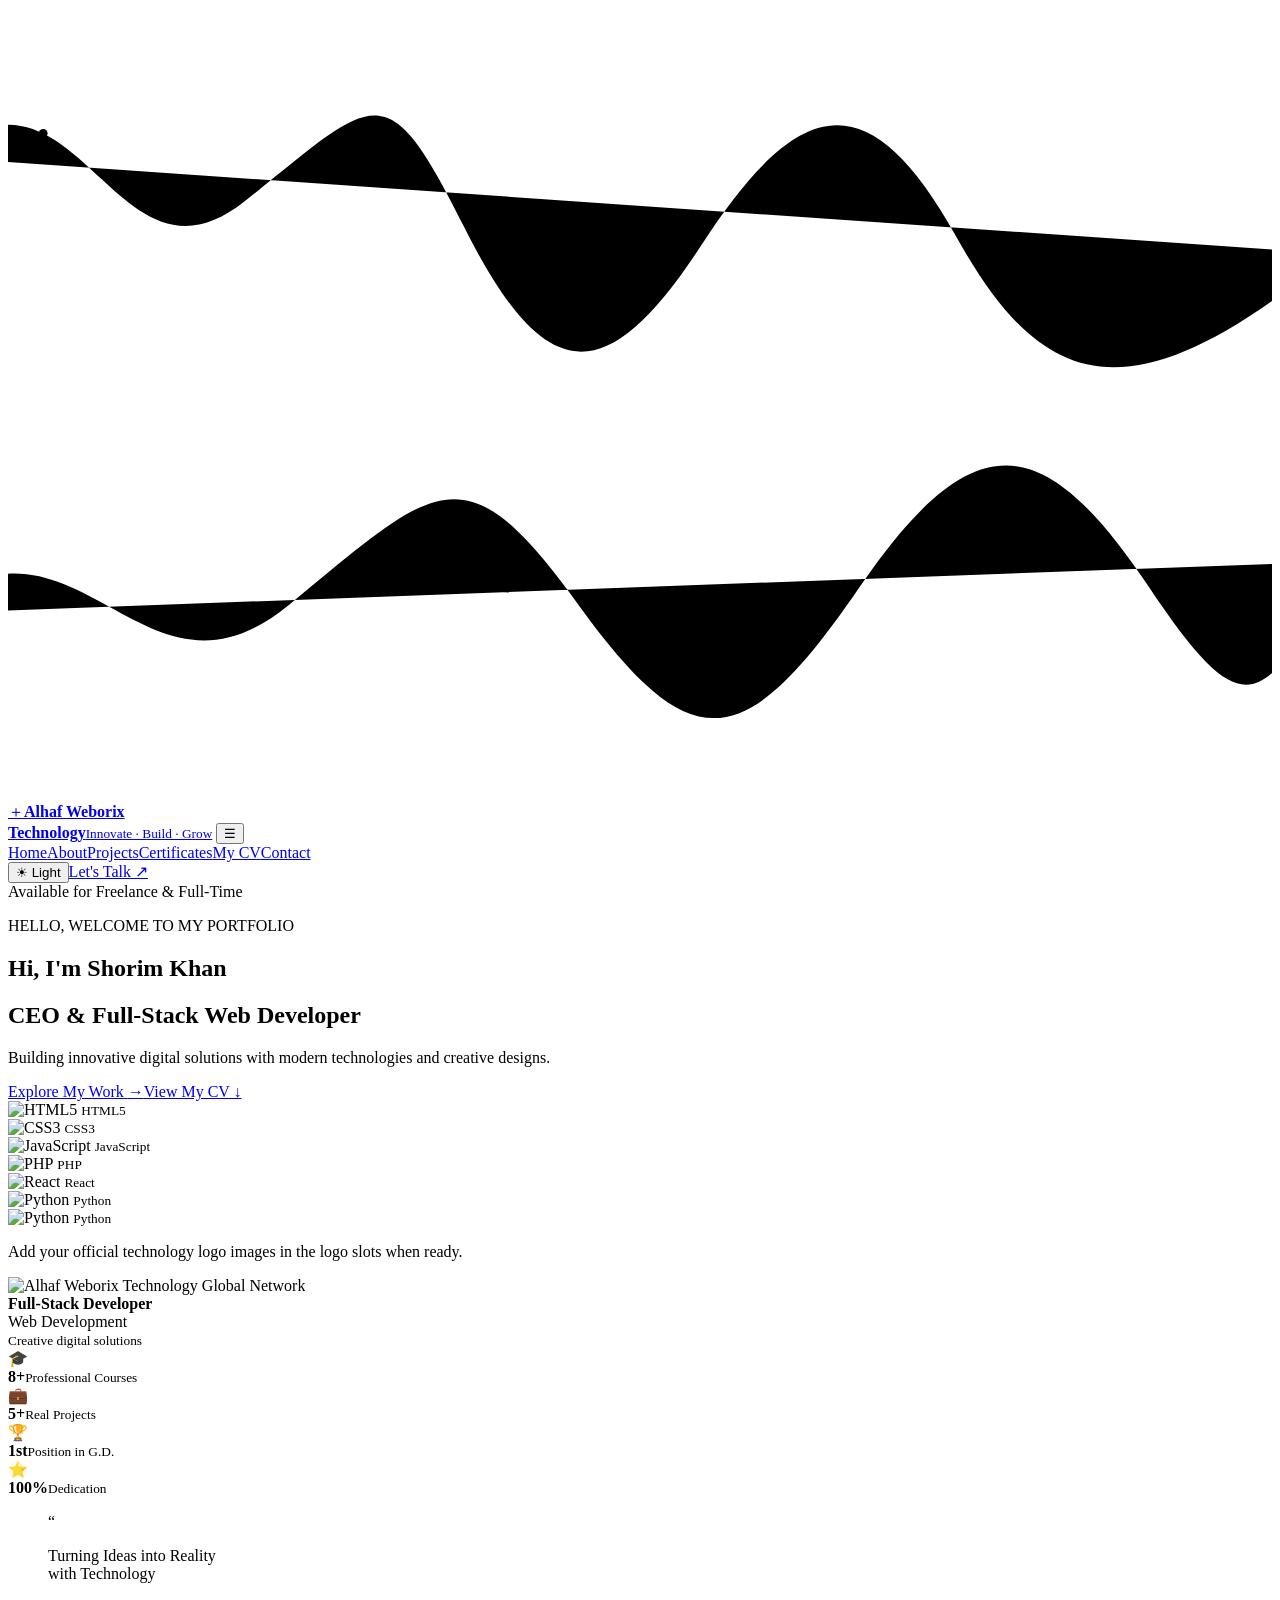
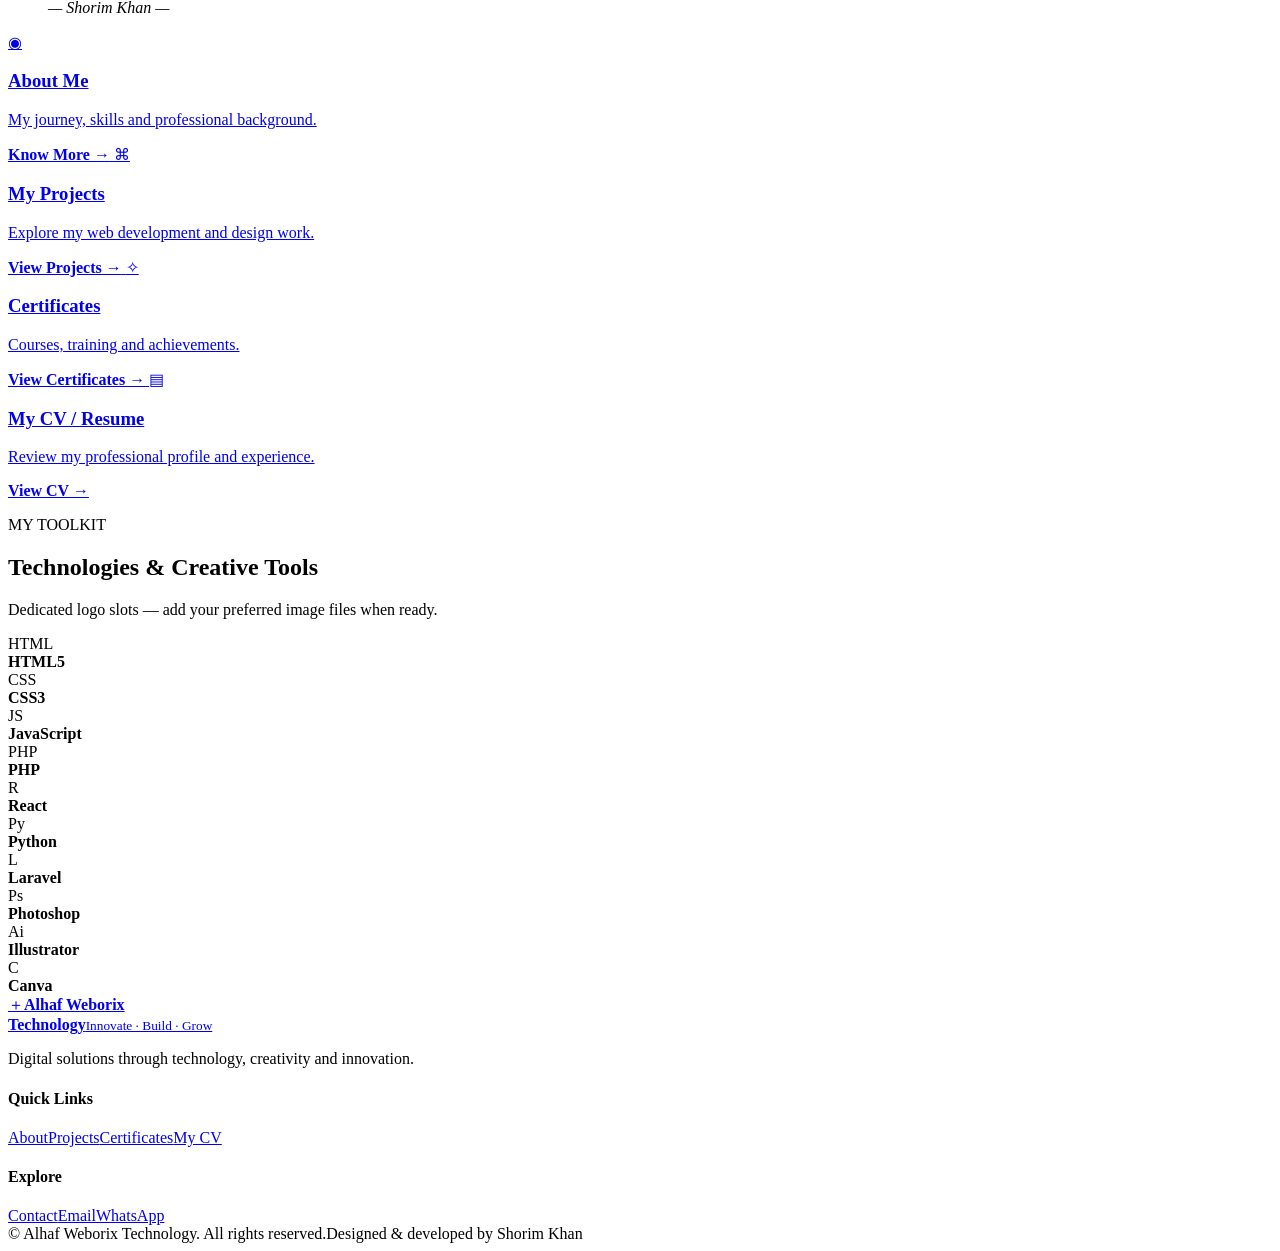
==== commit 4d2a6df1: "Update file paths for CSS and JavaScript assets" ====
--- a/index.html
+++ b/index.html
@@ -1,6 +1,9 @@
 <!doctype html>
 <html lang="en">
+
 <head>
+  <meta charset="utf-8">
+  <meta name="viewport" content="width=device-width, initial-scale=1">
   <script>
     (function () {
       var theme = 'dark';
@@ -19,7 +22,7 @@
   <meta name="description"
     content="Shorim Khan — Full-Stack Web Developer, Graphic Designer and CEO of Alhaf Weborix Technology.">
   <title>Home | Alhaf Weborix Technology</title>
-  <link rel="stylesheet" href="style.css">
+  <link rel="stylesheet" href="css/style.css">
 </head>
 
 <body class="home-page">
@@ -114,7 +117,7 @@
         <div class="orbit orbit-one"></div>
         <div class="orbit orbit-two"></div>
         <div class="globe" aria-label="Animated globe">
-          <img src="image/globe.png" alt="Alhaf Weborix Technology Global Network" class="globe-img">
+          <img src="assets/image/globe.png" alt="Alhaf Weborix Technology Global Network" class="globe-img">
         </div>
         <div class="floating-card"><b>Full-Stack Developer</b>
           <div class="skill-cycle" id="skillCycle">Web Development</div><small>Creative digital solutions</small>
@@ -218,8 +221,8 @@
     <div class="footer-bottom container"><span>© <span id="year"></span> Alhaf Weborix Technology. All rights
         reserved.</span><span>Designed &amp; developed by Shorim Khan</span></div>
   </footer>
-  <script src="config.js"></script>
-  <script src="main.js"></script>
+  <script src="js/config.js"></script>
+  <script src="js/main.js"></script>
 </body>
 
 </html>
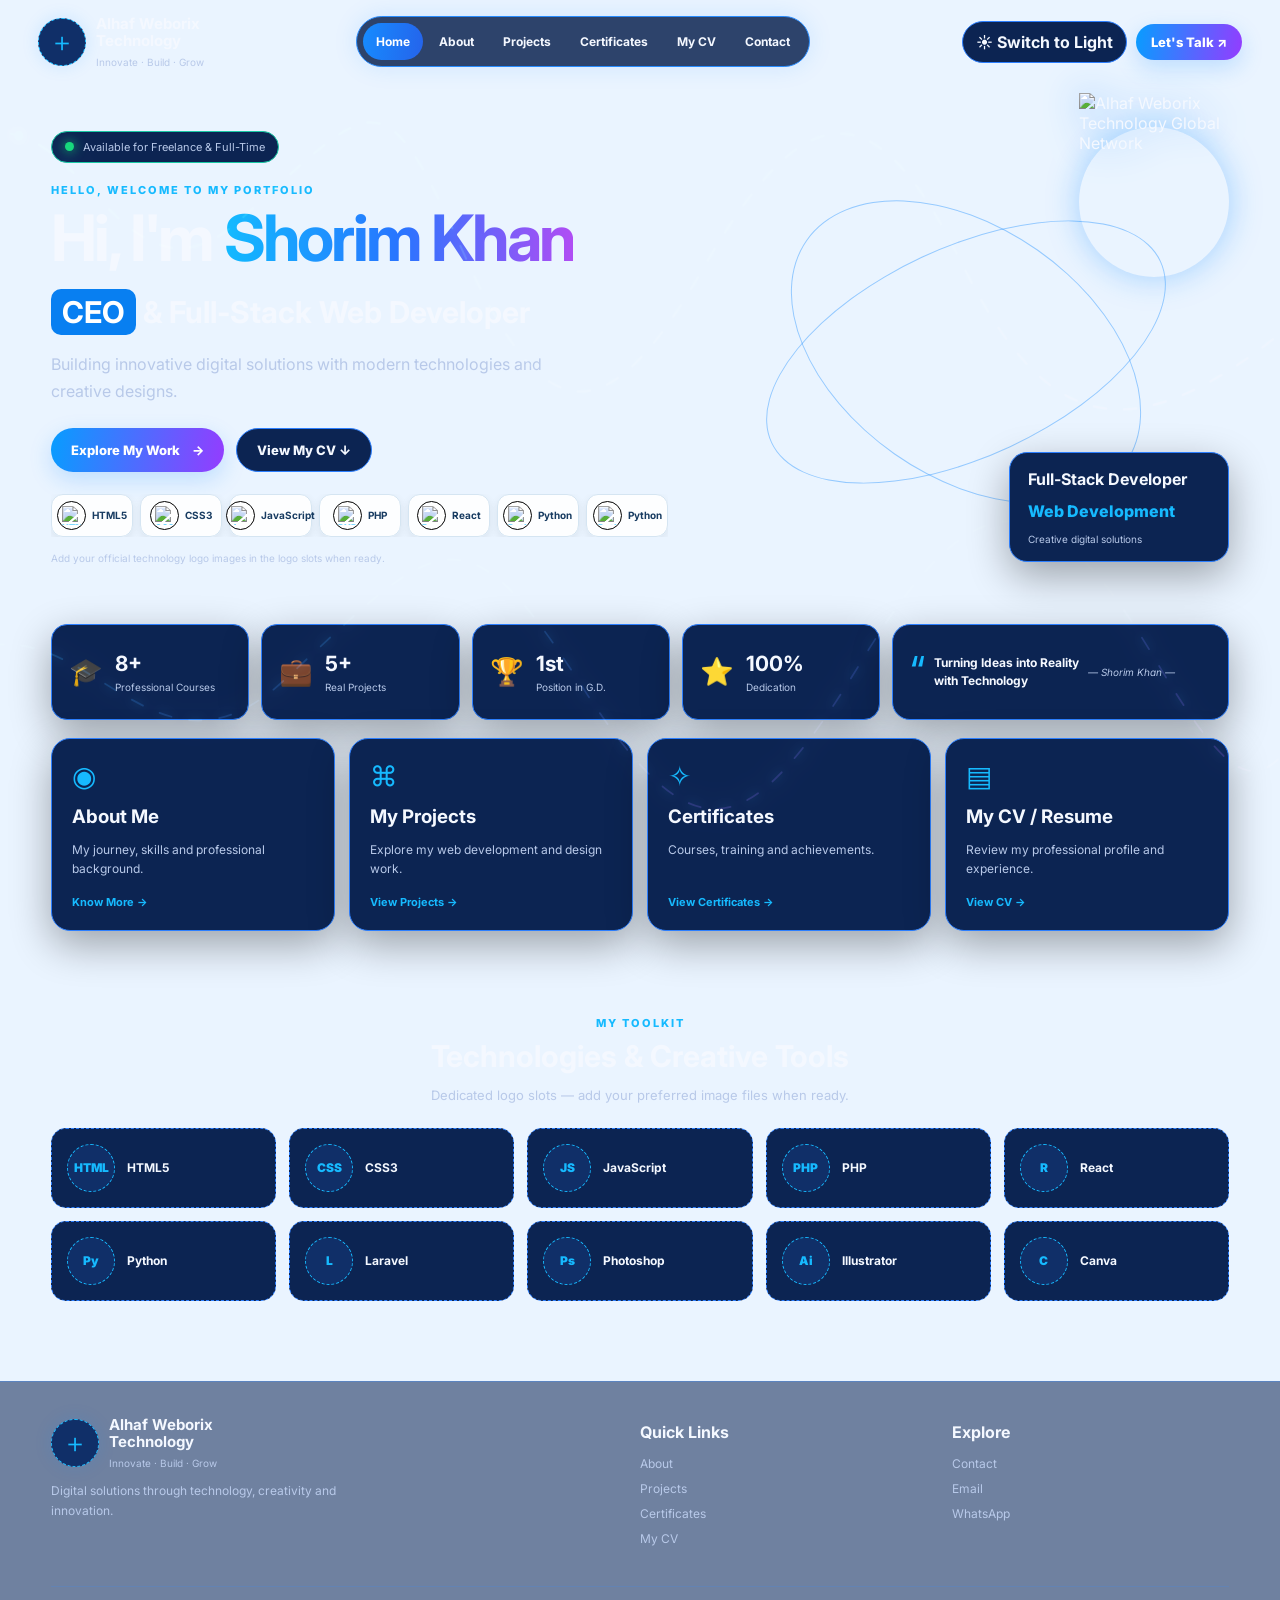
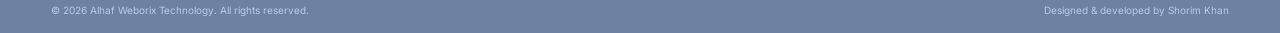
==== commit 45928f64: "Update stylesheet and script paths in index.html" ====
--- a/index.html
+++ b/index.html
@@ -22,7 +22,7 @@
   <meta name="description"
     content="Shorim Khan — Full-Stack Web Developer, Graphic Designer and CEO of Alhaf Weborix Technology.">
   <title>Home | Alhaf Weborix Technology</title>
-  <link rel="stylesheet" href="css/style.css">
+  <link rel="stylesheet" href="style.css">
 </head>
 
 <body class="home-page">
@@ -221,8 +221,8 @@
     <div class="footer-bottom container"><span>© <span id="year"></span> Alhaf Weborix Technology. All rights
         reserved.</span><span>Designed &amp; developed by Shorim Khan</span></div>
   </footer>
-  <script src="js/config.js"></script>
-  <script src="js/main.js"></script>
+  <script src="config.js"></script>
+  <script src="main.js"></script>
 </body>
 
 </html>
--- a/style.css
+++ b/style.css
@@ -0,0 +1,2597 @@
+@import url('https://fonts.googleapis.com/css2?family=Inter:wght@400;500;600;700;800;900&display=swap');
+
+:root {
+  --bg: #061638;
+  --bg2: #0a2250;
+  --panel: #0c2452;
+  --panel2: #102f68;
+  --text: #f4f8ff;
+  --muted: #b8c9e9;
+  --line: #2c7fff;
+  --accent: #16baff;
+  --purple: #a855f7;
+  --shadow: 0 14px 40px #0005
+}
+
+* {
+  box-sizing: border-box
+}
+
+html {
+  scroll-behavior: smooth
+}
+
+body {
+  margin: 0;
+  background: radial-gradient(ellipse at 80% 10%, #123d83 0, transparent 35%), linear-gradient(135deg, var(--bg), #07112d 75%);
+  background-attachment: fixed;
+  color: var(--text);
+  font-family: Inter, Arial, sans-serif;
+  transition: background .3s, color .3s
+}
+
+body.light {
+  --bg: #f0f7ff;
+  --bg2: #e7f2ff;
+  --panel: #fff;
+  --panel2: #e8f3ff;
+  --text: #071b50;
+  --muted: #4b6288;
+  --line: #168cff;
+  --shadow: 0 14px 36px #235b9820;
+  background: radial-gradient(ellipse at 80% 10%, #c7eaff 0, transparent 38%), linear-gradient(135deg, #f8fbff, #eaf4ff 75%)
+}
+
+a {
+  color: inherit;
+  text-decoration: none
+}
+
+button,
+input,
+textarea {
+  font: inherit
+}
+
+.container {
+  width: min(1200px, 92%);
+  margin-inline: auto
+}
+
+.site-header {
+  width: min(1400px, 94%);
+  margin: auto;
+  padding: 16px 0;
+  display: flex;
+  align-items: center;
+  justify-content: space-between;
+  gap: 18px;
+  position: relative;
+  z-index: 10
+}
+
+.brand {
+  display: flex;
+  align-items: center;
+  gap: 10px;
+  min-width: 210px
+}
+
+.brand-logo-slot {
+  width: 48px;
+  height: 48px;
+  flex: 0 0 48px;
+  border: 1px dashed var(--accent);
+  border-radius: 50%;
+  display: grid;
+  place-items: center;
+  background: var(--panel2);
+  color: var(--accent);
+  box-shadow: 0 0 18px #168bff22
+}
+
+.brand-logo-slot span {
+  font-size: 26px;
+  line-height: 1;
+  font-weight: 500
+}
+
+.brand b {
+  display: block;
+  font-size: 15px;
+  line-height: 1.12
+}
+
+.brand small {
+  display: block;
+  color: var(--muted);
+  font-size: 10px;
+  margin-top: 6px
+}
+
+.main-nav {
+  display: flex;
+  gap: 3px;
+  padding: 6px;
+  border: 1px solid #278cff;
+  border-radius: 40px;
+  background: color-mix(in srgb, var(--panel) 85%, transparent);
+  box-shadow: 0 0 25px #168bff20
+}
+
+.main-nav a {
+  padding: 11px 13px;
+  border-radius: 28px;
+  font-size: 12px;
+  font-weight: 700
+}
+
+.main-nav a:hover,
+.main-nav a.active {
+  background: linear-gradient(100deg, #168cff, #2563eb);
+  color: white
+}
+
+.header-actions {
+  display: flex;
+  align-items: center;
+  gap: 9px
+}
+
+.theme-toggle {
+  border: 1px solid var(--line);
+  border-radius: 30px;
+  padding: 10px 13px;
+  background: var(--panel);
+  color: var(--text);
+  font-weight: 700;
+  cursor: pointer
+}
+
+.button {
+  display: inline-flex;
+  justify-content: center;
+  align-items: center;
+  gap: 12px;
+  border: 0;
+  border-radius: 30px;
+  padding: 13px 20px;
+  background: linear-gradient(100deg, #079dff, #943cff);
+  color: white;
+  font-weight: 800;
+  font-size: 13px;
+  box-shadow: 0 8px 22px #168bff35;
+  cursor: pointer
+}
+
+.button-small {
+  padding: 10px 15px
+}
+
+.button-outline {
+  border: 1px solid var(--line);
+  background: var(--panel);
+  color: var(--text);
+  box-shadow: none
+}
+
+.menu-toggle {
+  display: none;
+  border: 1px solid var(--line);
+  border-radius: 10px;
+  padding: 8px 11px;
+  background: var(--panel);
+  color: var(--text)
+}
+
+.hero {
+  min-height: 540px;
+  display: grid;
+  grid-template-columns: 1.08fr .92fr;
+  gap: 35px;
+  align-items: center;
+  padding-top: 25px;
+  padding-bottom: 28px
+}
+
+.availability {
+  display: inline-flex;
+  align-items: center;
+  gap: 9px;
+  border: 1px solid #19c9a5;
+  border-radius: 30px;
+  padding: 8px 13px;
+  color: var(--muted);
+  font-size: 11px;
+  background: var(--panel)
+}
+
+.availability i {
+  width: 9px;
+  height: 9px;
+  background: #16d87b;
+  border-radius: 50%;
+  box-shadow: 0 0 12px #16d87b
+}
+
+.eyebrow {
+  color: var(--accent);
+  font-size: 11px;
+  font-weight: 800;
+  letter-spacing: 2px;
+  margin: 20px 0 8px
+}
+
+.hero h1 {
+  font-size: clamp(42px, 5vw, 70px);
+  line-height: 1.04;
+  letter-spacing: -2.8px;
+  margin: 0
+}
+
+.gradient-text {
+  background: linear-gradient(90deg, #11baff, #2875ff, #b04df4);
+  background-clip: text;
+  color: transparent
+}
+
+.hero h2 {
+  font-size: clamp(20px, 2.4vw, 30px);
+  margin: 18px 0 12px
+}
+
+.role-pill {
+  display: inline-block;
+  background: #087ff1;
+  color: #fff;
+  border-radius: 10px;
+  padding: 5px 11px
+}
+
+.lead {
+  max-width: 550px;
+  color: var(--muted);
+  line-height: 1.7
+}
+
+.hero-actions {
+  display: flex;
+  gap: 12px;
+  margin: 22px 0
+}
+
+.tech-strip {
+  display: flex;
+  gap: 9px;
+  flex-wrap: wrap;
+  margin-top: 25px
+}
+
+.tech-placeholder {
+  display: flex;
+  align-items: center;
+  gap: 7px;
+  border: 1px solid var(--line);
+  border-radius: 12px;
+  padding: 7px 9px;
+  background: var(--panel)
+}
+
+.tech-placeholder small {
+  font-size: 10px;
+  color: var(--muted)
+}
+
+.logo-circle {
+  width: 32px;
+  height: 32px;
+  border-radius: 50%;
+  display: grid;
+  place-items: center;
+  border: 1px dashed var(--accent);
+  background: var(--panel2);
+  color: var(--accent);
+  font-weight: 900;
+  font-size: 9px
+}
+
+.asset-note {
+  font-size: 10px;
+  color: var(--muted);
+  margin-top: 9px
+}
+
+.hero-art {
+  height: 450px;
+  position: relative;
+  display: grid;
+  place-items: center;
+  isolation: isolate
+}
+
+.hero-art {
+  background: radial-gradient(circle at 52% 50%, color-mix(in srgb, var(--panel2) 55%, transparent), transparent 62%);
+  border-radius: 24px
+}
+
+.globe {
+  position: absolute;
+  right: 0;
+  top: 0;
+  width: 150px;
+  height: 150px;
+  border-radius: 50%;
+  background: radial-gradient(circle at 32% 30%, #d5f7ff, #168cff 30%, #073d9b 68%, #03133d);
+  box-shadow: inset -15px -12px 30px #00133c, 0 0 35px #148bff88;
+  overflow: visible;
+  display: grid;
+  place-items: center;
+  z-index: 3;
+  animation: globe-spin 14s linear infinite
+}
+
+.globe:before,
+.globe:after {
+  content: "";
+  position: absolute;
+  border: 1px solid #8ee7ff99;
+  border-radius: 50%;
+  inset: 12px 38px
+}
+
+.globe:after {
+  inset: 35px 10px
+}
+
+.globe-lines {
+  position: absolute;
+  inset: 0;
+  background: repeating-linear-gradient(0deg, transparent 0 22px, #8ce7ff55 23px 24px), repeating-linear-gradient(90deg, transparent 0 22px, #8ce7ff55 23px 24px);
+  border-radius: 50%
+}
+
+.globe span {
+  font-size: 42px;
+  color: #e4faff;
+  text-shadow: 0 0 15px white
+}
+
+@keyframes globe-spin {
+  from {
+    transform: rotate(0deg)
+  }
+
+  to {
+    transform: rotate(360deg)
+  }
+}
+
+.orbit {
+  position: absolute;
+  border: 1px solid #168bff66;
+  border-radius: 50%;
+  width: 430px;
+  height: 210px;
+  transform: rotate(-25deg)
+}
+
+.orbit-two {
+  transform: rotate(35deg);
+  width: 390px;
+  height: 250px
+}
+
+.floating-card {
+  position: absolute;
+  z-index: 4;
+  right: 0;
+  bottom: 15px;
+  padding: 16px 18px;
+  width: 220px;
+  border: 1px solid var(--line);
+  border-radius: 18px;
+  background: var(--panel);
+  box-shadow: var(--shadow)
+}
+
+.floating-card b,
+.floating-card small {
+  display: block
+}
+
+.skill-cycle {
+  color: var(--accent);
+  font-weight: 800;
+  margin: 12px 0;
+  min-height: 20px
+}
+
+.floating-card small {
+  color: var(--muted);
+  font-size: 10px
+}
+
+.metrics {
+  display: grid;
+  grid-template-columns: repeat(4, minmax(0, 1fr)) minmax(0, 1.7fr);
+  gap: 12px;
+  align-items: stretch
+}
+
+.metric,
+blockquote {
+  margin: 0;
+  display: flex;
+  align-items: center;
+  gap: 12px;
+  padding: 17px;
+  background: var(--panel);
+  border: 1px solid var(--line);
+  box-shadow: var(--shadow);
+  min-height: 95px
+}
+
+.metric {
+  border-radius: 16px
+}
+
+.metric-icon {
+  font-size: 27px
+}
+
+.metric strong,
+.metric small {
+  display: block
+}
+
+.metric strong {
+  font-size: 21px
+}
+
+.metric small {
+  font-size: 10px;
+  color: var(--muted);
+  margin-top: 5px
+}
+
+blockquote {
+  border-radius: 18px;
+  margin-left: 0;
+  gap: 9px
+}
+
+blockquote span {
+  font-size: 44px;
+  color: var(--accent)
+}
+
+blockquote p {
+  font-size: 12px;
+  font-weight: 700;
+  line-height: 1.5
+}
+
+blockquote cite {
+  font-size: 10px;
+  color: var(--muted);
+  white-space: nowrap
+}
+
+.home-links {
+  display: grid;
+  grid-template-columns: repeat(4, 1fr);
+  gap: 14px;
+  padding-top: 18px
+}
+
+.feature-card,
+.panel,
+.project-card,
+.certificate-card {
+  background: var(--panel);
+  border: 1px solid var(--line);
+  border-radius: 19px;
+  box-shadow: var(--shadow)
+}
+
+.feature-card {
+  padding: 20px;
+  transition: .25s
+}
+
+.feature-card:hover,
+.project-card:hover {
+  transform: translateY(-5px)
+}
+
+.feature-icon {
+  font-size: 28px;
+  color: var(--accent)
+}
+
+.feature-card h3 {
+  margin: 12px 0 8px
+}
+
+.feature-card p {
+  font-size: 12px;
+  color: var(--muted);
+  line-height: 1.6;
+  min-height: 38px
+}
+
+.feature-card b,
+.text-link {
+  color: var(--accent);
+  font-size: 11px
+}
+
+.section-block {
+  padding-top: 65px;
+  padding-bottom: 15px
+}
+
+.section-heading {
+  text-align: center;
+  margin-bottom: 25px
+}
+
+.section-heading h2 {
+  font-size: 30px;
+  margin: 5px
+}
+
+.section-heading>p:last-child {
+  color: var(--muted);
+  font-size: 13px
+}
+
+.logo-grid {
+  display: grid;
+  grid-template-columns: repeat(5, 1fr);
+  gap: 13px
+}
+
+.logo-slot {
+  display: flex;
+  align-items: center;
+  gap: 12px;
+  padding: 15px;
+  border: 1px dashed var(--line);
+  border-radius: 15px;
+  background: var(--panel)
+}
+
+.logo-circle.large {
+  width: 48px;
+  height: 48px;
+  font-size: 12px
+}
+
+.logo-slot b {
+  font-size: 12px
+}
+
+.site-footer {
+  margin-top: 65px;
+  border-top: 1px solid #348bff55;
+  background: color-mix(in srgb, var(--panel) 55%, transparent)
+}
+
+.footer-main {
+  display: grid;
+  grid-template-columns: 2fr 1fr 1fr;
+  gap: 35px;
+  padding-top: 35px;
+  padding-bottom: 30px
+}
+
+.footer-brand {
+  min-width: 0
+}
+
+.footer-main p {
+  max-width: 330px;
+  color: var(--muted);
+  font-size: 12px;
+  line-height: 1.7
+}
+
+.footer-main h4 {
+  margin: 5px 0 14px
+}
+
+.footer-main>div:not(:first-child) a {
+  display: block;
+  color: var(--muted);
+  font-size: 12px;
+  margin: 10px 0
+}
+
+.footer-bottom {
+  border-top: 1px solid #348bff33;
+  padding-top: 17px;
+  padding-bottom: 17px;
+  display: flex;
+  justify-content: space-between;
+  gap: 15px;
+  color: var(--muted);
+  font-size: 10px
+}
+
+.inner-page {
+  padding-top: 45px;
+  min-height: 60vh
+}
+
+.page-intro {
+  text-align: center;
+  margin: 15px auto 42px;
+  max-width: 760px
+}
+
+.page-intro h1 {
+  font-size: clamp(38px, 5vw, 58px);
+  margin: 8px 0
+}
+
+.page-intro>p:last-child {
+  color: var(--muted);
+  line-height: 1.7
+}
+
+.about-layout {
+  display: grid;
+  grid-template-columns: .8fr 1.2fr;
+  gap: 22px;
+  align-items: stretch
+}
+
+.about-image-placeholder {
+  min-height: 340px;
+  border: 1px dashed var(--accent);
+  border-radius: 22px;
+  background: var(--panel);
+  display: flex;
+  flex-direction: column;
+  align-items: center;
+  justify-content: center;
+  gap: 12px;
+  color: var(--muted)
+}
+
+.about-image-placeholder span {
+  width: 60px;
+  height: 60px;
+  border: 1px dashed var(--accent);
+  border-radius: 50%;
+  display: grid;
+  place-items: center;
+  font-size: 32px;
+  color: var(--accent)
+}
+
+.about-image-placeholder b {
+  font-size: 12px
+}
+
+.about-image-placeholder small {
+  font-size: 10px
+}
+
+.panel {
+  padding: 25px
+}
+
+.about-copy h2 {
+  font-size: 28px;
+  margin: 0 0 5px
+}
+
+.about-copy h3 {
+  color: var(--accent);
+  font-size: 15px
+}
+
+.about-copy p,
+.panel p {
+  color: var(--muted);
+  font-size: 13px;
+  line-height: 1.8
+}
+
+.tag-list {
+  display: flex;
+  gap: 8px;
+  flex-wrap: wrap;
+  margin: 17px 0
+}
+
+.tag-list span {
+  border: 1px solid var(--line);
+  border-radius: 20px;
+  padding: 6px 10px;
+  font-size: 10px;
+  color: var(--accent)
+}
+
+.value-grid {
+  display: grid;
+  grid-template-columns: repeat(3, 1fr);
+  gap: 15px
+}
+
+.value-grid b {
+  color: var(--accent)
+}
+
+.project-grid {
+  display: grid;
+  grid-template-columns: repeat(2, 1fr);
+  gap: 18px
+}
+
+.project-card {
+  overflow: hidden;
+  transition: .25s
+}
+
+.project-cover {
+  height: 180px;
+  display: grid;
+  place-items: center;
+  color: white;
+  font-weight: 800;
+  font-size: 12px;
+  letter-spacing: 1px
+}
+
+.cover-blue {
+  background: linear-gradient(135deg, #087ef1, #172e83)
+}
+
+.cover-purple {
+  background: linear-gradient(135deg, #6d35d8, #b14df4)
+}
+
+.cover-cyan {
+  background: linear-gradient(135deg, #08b6c9, #0754a8)
+}
+
+.cover-gold {
+  background: linear-gradient(135deg, #f59e0b, #a32df4)
+}
+
+.project-body {
+  padding: 20px
+}
+
+.project-body .eyebrow {
+  margin: 0
+}
+
+.project-body h2 {
+  font-size: 19px
+}
+
+.project-body p {
+  color: var(--muted);
+  font-size: 12px;
+  line-height: 1.7
+}
+
+.certificate-grid {
+  display: grid;
+  grid-template-columns: repeat(2, 1fr);
+  gap: 18px
+}
+
+.certificate-card {
+  padding: 16px;
+  display: grid;
+  grid-template-columns: 150px 1fr;
+  gap: 17px;
+  align-items: center
+}
+
+.certificate-slot {
+  height: 115px;
+  border: 1px dashed var(--accent);
+  border-radius: 12px;
+  display: flex;
+  flex-direction: column;
+  align-items: center;
+  justify-content: center;
+  gap: 7px;
+  color: var(--accent);
+  background: var(--panel2)
+}
+
+.certificate-slot span {
+  font-size: 27px
+}
+
+.certificate-slot b {
+  font-size: 9px
+}
+
+.certificate-card h2 {
+  font-size: 16px
+}
+
+.certificate-card p,
+.certificate-card small {
+  font-size: 11px;
+  color: var(--muted)
+}
+
+.resume {
+  max-width: 900px;
+  margin: 0 auto;
+  background: #fff;
+  color: #14264a;
+  padding: 42px 48px;
+  border-top: 7px solid #087ff1;
+  box-shadow: 0 12px 40px #18365c22
+}
+
+.resume-head {
+  display: flex;
+  align-items: center;
+  justify-content: space-between;
+  gap: 20px;
+  border-bottom: 2px solid #dce9fa;
+  padding-bottom: 20px
+}
+
+.resume-photo-slot {
+  width: 104px;
+  height: 104px;
+  flex: 0 0 104px;
+  border: 1.5px dashed #168cff;
+  border-radius: 50%;
+  display: flex;
+  flex-direction: column;
+  align-items: center;
+  justify-content: center;
+  gap: 5px;
+  background: #eef7ff;
+  color: #168cff
+}
+
+.resume-photo-slot span {
+  font-size: 30px;
+  line-height: 1
+}
+
+.resume-photo-slot small {
+  font-size: 9px;
+  font-weight: 800;
+  color: #168cff
+}
+
+.resume-name {
+  flex: 1
+}
+
+.resume-head h1 {
+  font-size: 32px;
+  margin: 0
+}
+
+.resume-head h2 {
+  font-size: 13px;
+  color: #087ff1
+}
+
+.resume-contact {
+  text-align: right;
+  font-size: 11px;
+  line-height: 1.5
+}
+
+.resume section {
+  margin-top: 22px
+}
+
+.resume section h3 {
+  font-size: 13px;
+  color: #087ff1;
+  text-transform: uppercase;
+  letter-spacing: 1px;
+  border-bottom: 1px solid #dbe8f8;
+  padding-bottom: 7px
+}
+
+.resume section p {
+  font-size: 12px;
+  line-height: 1.7
+}
+
+.resume h4 {
+  margin-bottom: 4px;
+  font-size: 12px
+}
+
+.resume small {
+  color: #536582
+}
+
+.contact-layout {
+  display: grid;
+  grid-template-columns: 1fr 1fr;
+  gap: 18px;
+  max-width: 950px;
+  margin: auto
+}
+
+.contact-panel h2 {
+  margin-top: 0
+}
+
+.contact-action {
+  display: flex;
+  align-items: center;
+  gap: 13px;
+  padding: 15px;
+  border: 1px solid var(--line);
+  border-radius: 14px;
+  margin-top: 14px;
+  background: var(--panel2)
+}
+
+.contact-action>span {
+  font-size: 25px;
+  color: var(--accent)
+}
+
+.contact-action div {
+  flex: 1
+}
+
+.contact-action b,
+.contact-action small {
+  display: block
+}
+
+.contact-action small {
+  font-size: 10px;
+  color: var(--muted);
+  margin-top: 4px
+}
+
+.contact-action strong {
+  color: var(--accent)
+}
+
+.whatsapp-action {
+  border-color: #22b76b
+}
+
+.whatsapp-action>span {
+  color: #22c76b
+}
+
+.contact-note,
+.form-help {
+  display: block;
+  color: var(--muted);
+  font-size: 10px;
+  margin-top: 15px
+}
+
+form label {
+  display: block;
+  font-size: 11px;
+  font-weight: 700;
+  margin: 13px 0
+}
+
+input,
+textarea {
+  display: block;
+  width: 100%;
+  margin-top: 7px;
+  padding: 12px;
+  border: 1px solid var(--line);
+  border-radius: 10px;
+  background: var(--bg2);
+  color: var(--text);
+  outline: none
+}
+
+textarea {
+  resize: vertical
+}
+
+@media(max-width:1050px) {
+  .site-header {
+    flex-wrap: wrap
+  }
+
+  .main-nav {
+    order: 4;
+    width: 100%;
+    justify-content: center;
+    flex-wrap: wrap
+  }
+
+  .hero {
+    grid-template-columns: 1fr
+  }
+
+  .hero-art {
+    min-height: 430px
+  }
+
+  .metrics {
+    grid-template-columns: repeat(2, 1fr)
+  }
+
+  blockquote {
+    grid-column: span 2;
+    margin: 10px 0 0
+  }
+
+  .metric:first-child,
+  .metric:nth-child(4) {
+    border-radius: 0
+  }
+
+  .home-links {
+    grid-template-columns: repeat(2, 1fr)
+  }
+
+  .logo-grid {
+    grid-template-columns: repeat(3, 1fr)
+  }
+}
+
+@media(max-width:650px) {
+  .site-header {
+    padding: 12px 0
+  }
+
+  .brand {
+    min-width: 0
+  }
+
+  .brand-logo-slot {
+    width: 40px;
+    height: 40px;
+    flex-basis: 40px
+  }
+
+  .brand b {
+    font-size: 13px
+  }
+
+  .menu-toggle {
+    display: block;
+    margin-left: auto
+  }
+
+  .main-nav {
+    display: none;
+    flex-direction: column;
+    border-radius: 14px
+  }
+
+  .main-nav.open {
+    display: flex
+  }
+
+  .main-nav a {
+    text-align: center
+  }
+
+  .header-actions .button {
+    display: none
+  }
+
+  .theme-toggle {
+    font-size: 10px;
+    padding: 9px
+  }
+
+  .hero {
+    padding-top: 20px
+  }
+
+  .hero h1 {
+    letter-spacing: -1.5px
+  }
+
+  .hero-art {
+    height: 370px;
+    min-height: 370px
+  }
+
+  .globe {
+    width: 105px;
+    height: 105px
+  }
+
+  .floating-card {
+    width: 185px;
+    right: 0
+  }
+
+  .metrics {
+    grid-template-columns: 1fr 1fr;
+    gap: 9px
+  }
+
+  .metric {
+    padding: 12px;
+    min-height: 80px
+  }
+
+  .metric-icon {
+    font-size: 22px
+  }
+
+  .metric strong {
+    font-size: 18px
+  }
+
+  .metric small {
+    font-size: 9px
+  }
+
+  blockquote {
+    grid-column: span 2;
+    padding: 10px
+  }
+
+  .home-links,
+  .project-grid,
+  .certificate-grid,
+  .value-grid,
+  .contact-layout,
+  .about-layout {
+    grid-template-columns: 1fr
+  }
+
+  .logo-grid {
+    grid-template-columns: repeat(2, 1fr)
+  }
+
+  .certificate-card {
+    grid-template-columns: 115px 1fr
+  }
+
+  .certificate-slot {
+    height: 100px
+  }
+
+  .footer-main {
+    grid-template-columns: 1fr 1fr
+  }
+
+  .footer-main>div:first-child {
+    grid-column: span 2
+  }
+
+  .footer-bottom {
+    flex-direction: column
+  }
+
+  .resume {
+    padding: 25px 20px
+  }
+
+  .resume-head {
+    display: grid;
+    grid-template-columns: 78px 1fr;
+    gap: 12px
+  }
+
+  .resume-photo-slot {
+    width: 72px;
+    height: 72px;
+    flex-basis: 72px
+  }
+
+  .resume-contact {
+    grid-column: 2;
+    text-align: left;
+    margin-top: 0
+  }
+
+  .resume-head h1 {
+    font-size: 26px
+  }
+
+  .page-intro {
+    margin-bottom: 28px
+  }
+}
+
+@media print {
+  body {
+    background: #fff !important;
+    color: #14264a !important
+  }
+
+  .site-header,
+  .site-footer,
+  .page-intro,
+  .no-print {
+    display: none !important
+  }
+
+  .inner-page {
+    padding: 0;
+    width: 100%
+  }
+
+  .resume {
+    box-shadow: none;
+    border: 0;
+    padding: 15mm;
+    max-width: none
+  }
+}
+
+
+/* GLOBAL THEME PALETTE: one Home switch controls every page */
+:root,
+html[data-theme="dark"] {
+  color-scheme: dark;
+  --bg: #061638;
+  --bg2: #0a2250;
+  --panel: #0c2452;
+  --panel2: #102f68;
+  --text: #f4f8ff;
+  --muted: #b8c9e9;
+  --line: #2c7fff;
+  --accent: #16baff;
+  --shadow: 0 14px 40px #0005;
+}
+
+html[data-theme="light"] {
+  color-scheme: light;
+  --bg: #f3f8ff;
+  --bg2: #e8f2ff;
+  --panel: #ffffff;
+  --panel2: #eaf4ff;
+  --text: #10244b;
+  --muted: #526887;
+  --line: #8abfff;
+  --accent: #087fce;
+  --shadow: 0 12px 32px #244c7718;
+}
+
+html[data-theme="light"] body,
+body.light {
+  background: radial-gradient(ellipse at 80% 10%, #d6edff 0, transparent 38%), linear-gradient(135deg, #f8fbff, #eaf4ff 75%) !important;
+  color: #10244b !important;
+}
+
+html[data-theme="light"] .site-header,
+html[data-theme="light"] .main-nav,
+html[data-theme="light"] .theme-toggle,
+html[data-theme="light"] .availability,
+html[data-theme="light"] .tech-placeholder,
+html[data-theme="light"] .metric,
+html[data-theme="light"] blockquote,
+html[data-theme="light"] .feature-card,
+html[data-theme="light"] .panel,
+html[data-theme="light"] .project-card,
+html[data-theme="light"] .certificate-card,
+html[data-theme="light"] .logo-slot,
+html[data-theme="light"] .floating-card,
+html[data-theme="light"] .contact-action,
+html[data-theme="light"] .about-image-placeholder {
+  color: var(--text);
+}
+
+html[data-theme="light"] .main-nav,
+html[data-theme="light"] .theme-toggle,
+html[data-theme="light"] .availability,
+html[data-theme="light"] .tech-placeholder,
+html[data-theme="light"] .metric,
+html[data-theme="light"] blockquote,
+html[data-theme="light"] .feature-card,
+html[data-theme="light"] .panel,
+html[data-theme="light"] .project-card,
+html[data-theme="light"] .certificate-card,
+html[data-theme="light"] .logo-slot,
+html[data-theme="light"] .floating-card,
+html[data-theme="light"] .contact-action,
+html[data-theme="light"] .about-image-placeholder {
+  background-color: var(--panel);
+  border-color: var(--line);
+  box-shadow: var(--shadow);
+}
+
+html[data-theme="light"] .site-footer {
+  background: rgba(255, 255, 255, .72);
+  border-color: #b8d9fa;
+}
+
+html[data-theme="light"] .site-footer,
+html[data-theme="light"] .site-footer a,
+html[data-theme="light"] .site-footer p,
+html[data-theme="light"] .site-footer small {
+  color: var(--muted);
+}
+
+html[data-theme="light"] input,
+html[data-theme="light"] textarea {
+  background: var(--bg2);
+  color: var(--text);
+  border-color: var(--line);
+}
+
+html[data-theme="light"] .brand b,
+html[data-theme="light"] .hero h1,
+html[data-theme="light"] .hero h2,
+html[data-theme="light"] .section-heading h2,
+html[data-theme="light"] .page-intro h1,
+html[data-theme="light"] .about-copy h2,
+html[data-theme="light"] .feature-card h3,
+html[data-theme="light"] .project-body h2,
+html[data-theme="light"] .certificate-card h2 {
+  color: var(--text);
+}
+
+html[data-theme="light"] .resume {
+  background: #fff;
+  color: #14264a;
+}
+
+
+/* FINAL GLOBAL THEME OVERRIDES — shared Home setting */
+html[data-theme="light"] body,
+html.theme-light body,
+body.light {
+  --bg: #f3f8ff !important;
+  --bg2: #e8f2ff !important;
+  --panel: #ffffff !important;
+  --panel2: #eaf4ff !important;
+  --text: #10244b !important;
+  --muted: #526887 !important;
+  --line: #8abfff !important;
+  --accent: #087fce !important;
+  --shadow: 0 12px 32px #244c7718 !important;
+  background: radial-gradient(ellipse at 80% 10%, #d6edff 0, transparent 38%), linear-gradient(135deg, #f8fbff, #eaf4ff 75%) !important;
+  background-attachment: fixed !important;
+  color: #10244b !important;
+}
+
+html[data-theme="light"] .metric,
+html[data-theme="light"] blockquote,
+html[data-theme="light"] .feature-card,
+html[data-theme="light"] .panel,
+html[data-theme="light"] .project-card,
+html[data-theme="light"] .certificate-card,
+html[data-theme="light"] .logo-slot,
+html[data-theme="light"] .floating-card,
+html[data-theme="light"] .contact-action,
+html[data-theme="light"] .about-image-placeholder,
+html[data-theme="light"] .tech-placeholder,
+html[data-theme="light"] .availability,
+html[data-theme="light"] .main-nav,
+html[data-theme="light"] .theme-toggle {
+  background: var(--panel) !important;
+  color: var(--text) !important;
+  border-color: var(--line) !important;
+}
+
+html[data-theme="light"] .site-footer {
+  background: rgba(255, 255, 255, .82) !important;
+  color: var(--muted) !important;
+}
+
+html[data-theme="light"] .site-footer a,
+html[data-theme="light"] .site-footer p,
+html[data-theme="light"] .site-footer small,
+html[data-theme="light"] .lead,
+html[data-theme="light"] .feature-card p,
+html[data-theme="light"] .metric small,
+html[data-theme="light"] blockquote cite {
+  color: var(--muted) !important;
+}
+
+html[data-theme="light"] input,
+html[data-theme="light"] textarea {
+  background: var(--bg2) !important;
+  color: var(--text) !important;
+  border-color: var(--line) !important;
+}
+
+
+/* PAGE BACKGROUNDS — page-scoped to avoid CSS collisions.
+   Home intentionally uses the same LIGHT image in both themes. */
+body.home-page {
+  background-color: #eaf4ff !important;
+  background-image: url("../assets/image/home-tech-background-light.png") !important;
+  background-position: center top !important;
+  background-size: cover !important;
+  background-repeat: no-repeat !important;
+  background-attachment: fixed !important;
+}
+
+html[data-theme="light"] body.home-page {
+  background-color: #eaf4ff !important;
+  background-image: url("../assets/image/home-tech-background-light.png") !important;
+  background-position: center top !important;
+  background-size: cover !important;
+  background-repeat: no-repeat !important;
+  background-attachment: fixed !important;
+}
+
+body.home-page .hero-art {
+  background: transparent !important;
+}
+
+body.about-page,
+body.projects-page,
+body.certificates-page,
+body.cv-page,
+body.contact-page {
+  background-position: center top !important;
+  background-size: cover !important;
+  background-repeat: no-repeat !important;
+  background-attachment: fixed !important;
+}
+
+body.about-page {
+  background-image: linear-gradient(90deg, rgba(3, 13, 38, .88), rgba(3, 13, 38, .52)), url("../assets/image/about-it-office.png") !important;
+}
+
+body.projects-page {
+  background-image: linear-gradient(90deg, rgba(3, 13, 38, .88), rgba(3, 13, 38, .58)), url("../assets/image/projects-workspace.png") !important;
+}
+
+body.certificates-page {
+  background-image: linear-gradient(90deg, rgba(3, 13, 38, .86), rgba(3, 13, 38, .54)), url("../assets/image/certificates-achievement.png") !important;
+}
+
+body.cv-page {
+  background-image: linear-gradient(90deg, rgba(3, 13, 38, .87), rgba(3, 13, 38, .55)), url("../assets/image/cv-career.png") !important;
+}
+
+body.contact-page {
+  background-image: linear-gradient(90deg, rgba(3, 13, 38, .88), rgba(3, 13, 38, .52)), url("../assets/image/contact-network.png") !important;
+}
+
+/* Light mode retains the page-specific image with a softer readability overlay. */
+html[data-theme="light"] body.about-page {
+  background-image: linear-gradient(90deg, rgba(238, 247, 255, .84), rgba(238, 247, 255, .60)), url("../assets/image/about-it-office.png") !important;
+}
+
+html[data-theme="light"] body.projects-page {
+  background-image: linear-gradient(90deg, rgba(238, 247, 255, .86), rgba(238, 247, 255, .62)), url("../assets/image/projects-workspace.png") !important;
+}
+
+html[data-theme="light"] body.certificates-page {
+  background-image: linear-gradient(90deg, rgba(248, 247, 240, .86), rgba(248, 247, 240, .62)), url("../assets/image/certificates-achievement.png") !important;
+}
+
+html[data-theme="light"] body.cv-page {
+  background-image: linear-gradient(90deg, rgba(238, 247, 255, .86), rgba(238, 247, 255, .62)), url("../assets/image/cv-career.png") !important;
+}
+
+html[data-theme="light"] body.contact-page {
+  background-image: linear-gradient(90deg, rgba(238, 247, 255, .86), rgba(238, 247, 255, .60)), url("../assets/image/contact-network.png") !important;
+}
+
+@media (max-width:768px) {
+
+  body.home-page,
+  body.about-page,
+  body.projects-page,
+  body.certificates-page,
+  body.cv-page,
+  body.contact-page {
+    background-attachment: scroll !important;
+    background-position: center top !important;
+  }
+}
+
+/* ALHAF WEBORIX - COMPACT TECH ROW */
+
+.tech-strip {
+    display: flex !important;
+    flex-wrap: nowrap !important;
+    width: 100%;
+    max-width: 680px;
+    gap: 7px;
+    align-items: center;
+    justify-content: space-between;
+    overflow: hidden;
+    box-sizing: border-box;
+    margin: 15px 0;
+}
+
+.tech-strip .tech-placeholder {
+    flex: 1 1 0 !important;
+    min-width: 0 !important;
+    width: auto !important;
+    height: 43px;
+    padding: 5px 7px;
+    box-sizing: border-box;
+
+    display: flex;
+    align-items: center;
+    justify-content: center;
+    gap: 6px;
+
+    background: rgba(255,255,255,0.92);
+    border: 1px solid #d5e5f2;
+    border-radius: 12px;
+    box-shadow: 0 3px 8px rgba(0,0,0,0.07);
+}
+
+.tech-strip .logo-circle {
+    width: 29px;
+    height: 29px;
+    min-width: 29px;
+    border-radius: 50%;
+    border: 1.5px solid #000 !important;
+
+    display: flex;
+    align-items: center;
+    justify-content: center;
+    background: #fff;
+}
+
+.tech-strip .logo-circle img {
+    width: 19px;
+    height: 19px;
+    object-fit: contain;
+}
+
+.tech-strip .tech-placeholder small {
+    font-size: 10px;
+    font-weight: 700;
+    white-space: nowrap;
+    color: #173b61;
+}
+
+@media (max-width: 600px) {
+    .tech-strip {
+        gap: 4px;
+    }
+
+    .tech-strip .tech-placeholder {
+        padding: 4px;
+        gap: 3px;
+        height: 38px;
+    }
+
+    .tech-strip .logo-circle {
+        width: 23px;
+        height: 23px;
+        min-width: 23px;
+    }
+
+    .tech-strip .logo-circle img {
+        width: 15px;
+        height: 15px;
+    }
+
+    .tech-strip .tech-placeholder small {
+        font-size: 8px;
+    }
+}
+
+
+/* =========================================================
+   ALHAF WEBORIX — RESPONSIVE REFINEMENT
+   Page-scoped and additive: preserves existing layout/animations.
+   ========================================================= */
+
+html, body {
+  width: 100%;
+  max-width: 100%;
+  overflow-x: clip;
+}
+
+body {
+  min-width: 0;
+}
+
+.container {
+  min-width: 0;
+}
+
+.site-header,
+.site-header > *,
+.hero,
+.hero-copy,
+.hero-art,
+.inner-page,
+.page-intro,
+.about-layout,
+.project-grid,
+.certificate-grid,
+.contact-layout,
+.resume {
+  min-width: 0;
+  max-width: 100%;
+}
+
+img, video, iframe {
+  max-width: 100%;
+}
+
+.hero h1,
+.hero h2,
+.page-intro h1,
+.about-copy h2,
+.resume-name h1 {
+  overflow-wrap: anywhere;
+  word-break: normal;
+}
+
+.hero h1 {
+  font-size: clamp(34px, 5vw, 70px);
+}
+
+.tech-strip {
+  min-width: 0;
+}
+
+.tech-placeholder {
+  min-width: 0;
+}
+
+.tech-placeholder small {
+  white-space: nowrap;
+}
+
+/* Keep each page's own background image responsive on small screens. */
+@media (max-width: 768px) {
+  body.home-page,
+  body.about-page,
+  body.projects-page,
+  body.certificates-page,
+  body.cv-page,
+  body.contact-page {
+    background-attachment: scroll !important;
+    background-position: center top !important;
+    background-size: cover !important;
+  }
+
+  .container {
+    width: min(100% - 28px, 1200px);
+  }
+
+  .site-header {
+    width: calc(100% - 28px);
+    padding: 10px 0;
+    gap: 8px;
+    flex-wrap: wrap;
+  }
+
+  .brand {
+    flex: 1 1 auto;
+    min-width: 0;
+    gap: 8px;
+  }
+
+  .brand-logo-slot {
+    flex: 0 0 38px;
+    width: 38px;
+    height: 38px;
+  }
+
+  .brand b {
+    font-size: 12px;
+  }
+
+  .brand small {
+    font-size: 9px;
+  }
+
+  .menu-toggle {
+    flex: 0 0 auto;
+  }
+
+  .header-actions {
+    flex: 0 0 auto;
+    gap: 5px;
+  }
+
+  .theme-toggle {
+    padding: 8px 9px;
+    font-size: 10px;
+    white-space: nowrap;
+  }
+
+  .main-nav {
+    order: 5;
+    flex: 0 0 100%;
+    width: 100%;
+    max-width: 100%;
+    box-sizing: border-box;
+  }
+
+  .hero {
+    width: calc(100% - 28px);
+    display: grid;
+    grid-template-columns: minmax(0, 1fr);
+    gap: 12px;
+    min-height: 0;
+    padding-top: 22px;
+    padding-bottom: 18px;
+  }
+
+  .hero-copy {
+    width: 100%;
+    max-width: 100%;
+  }
+
+  .hero h1 {
+    max-width: 100%;
+    font-size: clamp(32px, 8.5vw, 46px);
+    line-height: 1.08;
+    letter-spacing: -1.2px;
+  }
+
+  .hero h2 {
+    max-width: 100%;
+    font-size: clamp(17px, 4.8vw, 23px);
+    line-height: 1.35;
+    margin-top: 12px;
+  }
+
+  .lead {
+    max-width: 100%;
+    font-size: 14px;
+    line-height: 1.55;
+  }
+
+  .hero-actions {
+    flex-wrap: wrap;
+    gap: 9px;
+  }
+
+  .hero-actions .button {
+    padding: 11px 14px;
+    font-size: 12px;
+  }
+
+  /* Six technology badges fit a single compact row on phones;
+     horizontal scrolling is available only on very narrow screens. */
+  .tech-strip {
+    display: grid !important;
+    grid-template-columns: repeat(3, minmax(0, 1fr));
+    gap: 7px;
+    width: 100%;
+    max-width: 100%;
+    overflow: visible;
+    margin-top: 18px;
+  }
+
+  .tech-strip .tech-placeholder {
+    width: 100% !important;
+    min-width: 0 !important;
+    height: 39px;
+    padding: 4px 5px;
+    gap: 5px;
+    justify-content: flex-start;
+    border-radius: 10px;
+  }
+
+  .tech-strip .logo-circle {
+    width: 27px;
+    height: 27px;
+    min-width: 27px;
+    flex: 0 0 27px;
+  }
+
+  .tech-strip .logo-circle img {
+    width: 17px;
+    height: 17px;
+  }
+
+  .tech-strip .tech-placeholder small {
+    font-size: clamp(8px, 2.5vw, 10px);
+    overflow: hidden;
+    text-overflow: ellipsis;
+  }
+
+  .asset-note {
+    display: none;
+  }
+
+  .hero-art {
+    width: 100%;
+    height: 300px;
+    min-height: 300px;
+    overflow: hidden;
+  }
+
+  .orbit {
+    max-width: 95%;
+  }
+
+  .globe {
+    width: 95px;
+    height: 95px;
+    right: 12px;
+  }
+
+  .floating-card {
+    width: min(180px, 58%);
+    right: 8px;
+    bottom: 8px;
+    padding: 12px;
+  }
+
+  .metrics {
+    width: calc(100% - 28px);
+    grid-template-columns: repeat(2, minmax(0, 1fr));
+    gap: 8px;
+  }
+
+  .metric {
+    min-width: 0;
+    padding: 11px;
+  }
+
+  blockquote {
+    min-width: 0;
+    grid-column: 1 / -1;
+    flex-wrap: wrap;
+  }
+
+  .home-links {
+    width: calc(100% - 28px);
+    grid-template-columns: repeat(2, minmax(0, 1fr));
+    gap: 9px;
+  }
+
+  .feature-card {
+    min-width: 0;
+    padding: 14px;
+  }
+
+  .feature-card h3 {
+    font-size: 14px;
+  }
+
+  .feature-card p {
+    font-size: 11px;
+  }
+
+  .logo-grid {
+    grid-template-columns: repeat(2, minmax(0, 1fr));
+  }
+
+  .about-layout,
+  .project-grid,
+  .certificate-grid,
+  .value-grid,
+  .contact-layout {
+    grid-template-columns: minmax(0, 1fr);
+  }
+
+  .about-image-placeholder {
+    min-height: 220px;
+  }
+
+  .certificate-card {
+    grid-template-columns: 100px minmax(0, 1fr);
+  }
+
+  .resume-head {
+    min-width: 0;
+  }
+
+  .resume-contact p {
+    overflow-wrap: anywhere;
+  }
+
+  .footer-main {
+    grid-template-columns: repeat(2, minmax(0, 1fr));
+    gap: 20px;
+  }
+}
+
+@media (max-width: 390px) {
+  .container,
+  .site-header,
+  .hero,
+  .metrics,
+  .home-links {
+    width: calc(100% - 22px);
+  }
+
+  .hero h1 {
+    font-size: 31px;
+  }
+
+  .tech-strip {
+    gap: 5px;
+  }
+
+  .tech-strip .tech-placeholder {
+    padding: 3px;
+    gap: 3px;
+  }
+
+  .tech-strip .logo-circle {
+    width: 24px;
+    height: 24px;
+    min-width: 24px;
+    flex-basis: 24px;
+  }
+
+  .tech-strip .logo-circle img {
+    width: 15px;
+    height: 15px;
+  }
+
+  .tech-strip .tech-placeholder small {
+    font-size: 8px;
+  }
+}
+
+@media (max-width: 340px) {
+  .tech-strip {
+    grid-template-columns: repeat(2, minmax(0, 1fr));
+  }
+
+  .header-actions {
+    margin-left: auto;
+  }
+}
+
+
+/* =========================================================
+   NOV 2026 PORTFOLIO POLISH — ABOUT / CERTIFICATES / CV
+   Additive, page-scoped styles to preserve existing sections.
+   ========================================================= */
+
+/* About portrait: use the supplied real photo without changing facial features. */
+.about-page .about-portrait {
+  position: relative;
+  margin: 0;
+  min-height: 420px;
+  overflow: hidden;
+  border: 1px solid var(--line);
+  border-radius: 24px;
+  background: var(--panel);
+  box-shadow: var(--shadow);
+}
+.about-page .about-portrait img {
+  display: block;
+  width: 100%;
+  height: 100%;
+  min-height: 420px;
+  max-height: 560px;
+  object-fit: cover;
+  object-position: center 24%;
+}
+.about-page .about-portrait figcaption {
+  position: absolute;
+  inset: auto 14px 14px;
+  padding: 12px 16px;
+  border: 1px solid rgba(255,255,255,.25);
+  border-radius: 14px;
+  color: #fff;
+  font-weight: 800;
+  letter-spacing: .3px;
+  background: linear-gradient(90deg, rgba(3,15,42,.82), rgba(3,15,42,.28));
+  backdrop-filter: blur(10px);
+}
+.about-page .value-card {
+  position: relative;
+  overflow: hidden;
+  min-height: 225px;
+  transition: transform .35s ease, border-color .35s ease, box-shadow .35s ease;
+  animation: valueCardEnter .7s both;
+}
+.about-page .value-card:nth-child(2) { animation-delay: .12s; }
+.about-page .value-card:nth-child(3) { animation-delay: .24s; }
+.about-page .value-card:hover {
+  transform: translateY(-7px);
+  border-color: var(--accent);
+  box-shadow: 0 18px 42px rgba(0,105,220,.18);
+}
+.about-page .value-icon {
+  display: grid;
+  place-items: center;
+  width: 44px;
+  height: 44px;
+  margin-bottom: 16px;
+  border-radius: 14px;
+  color: var(--accent);
+  background: var(--panel2);
+  font-size: 25px;
+}
+.about-page .value-card b { display: block; margin-bottom: 9px; }
+.about-page .value-card p {
+  min-height: 72px;
+  transition: opacity .25s ease, transform .25s ease;
+}
+.about-page .value-card p.is-changing {
+  opacity: 0;
+  transform: translateY(7px);
+}
+.about-page .value-card small {
+  display: inline-block;
+  color: var(--accent);
+  font-size: 10px;
+  font-weight: 800;
+  letter-spacing: .5px;
+}
+@keyframes valueCardEnter {
+  from { opacity: 0; transform: translateY(18px); }
+  to { opacity: 1; transform: translateY(0); }
+}
+
+/* Eight large, consistent certificate image cards. */
+.certificates-page .certificate-upload-note {
+  margin: 0 0 20px;
+  padding: 13px 16px;
+  border: 1px solid var(--line);
+  border-radius: 13px;
+  color: var(--muted);
+  background: var(--panel);
+  font-size: 12px;
+  line-height: 1.7;
+}
+.certificates-page .certificate-upload-note code {
+  color: var(--accent);
+  font-weight: 800;
+}
+.certificates-page .certificate-grid-modern {
+  grid-template-columns: repeat(2, minmax(0, 1fr));
+  align-items: stretch;
+  gap: 22px;
+}
+.certificates-page .certificate-card-modern {
+  display: flex;
+  flex-direction: column;
+  align-items: stretch;
+  gap: 0;
+  padding: 14px;
+  overflow: hidden;
+  transition: transform .3s ease, border-color .3s ease, box-shadow .3s ease;
+}
+.certificates-page .certificate-card-modern:hover {
+  transform: translateY(-5px);
+  border-color: var(--accent);
+  box-shadow: 0 18px 42px rgba(0,105,220,.16);
+}
+.certificates-page .certificate-image-frame {
+  position: relative;
+  display: grid;
+  place-items: center;
+  width: 100%;
+  height: auto;
+  min-height: 220px;
+  aspect-ratio: 1.414 / 1;
+  overflow: hidden;
+  border: 1px dashed var(--accent);
+  border-radius: 14px;
+  background:
+    radial-gradient(circle at 20% 20%, rgba(0,130,255,.12), transparent 42%),
+    linear-gradient(135deg, var(--panel2), var(--panel));
+}
+.certificates-page .certificate-image-frame img {
+  display: none;
+  width: 100%;
+  height: 100%;
+  position: absolute;
+  inset: 0;
+  object-fit: contain;
+  padding: 8px;
+  box-sizing: border-box;
+  background: #fff;
+}
+.certificates-page .certificate-image-frame.has-image img { display: block; }
+.certificates-page .certificate-image-frame.has-image .certificate-empty { display: none; }
+.certificates-page .certificate-empty {
+  display: flex;
+  flex-direction: column;
+  align-items: center;
+  justify-content: center;
+  gap: 9px;
+  padding: 20px;
+  color: var(--muted);
+  text-align: center;
+}
+.certificates-page .certificate-empty span {
+  display: grid;
+  place-items: center;
+  width: 48px;
+  height: 48px;
+  border: 1px dashed var(--accent);
+  border-radius: 50%;
+  color: var(--accent);
+  font-size: 28px;
+}
+.certificates-page .certificate-empty b {
+  color: var(--accent);
+  font-size: 11px;
+  letter-spacing: 1px;
+}
+.certificates-page .certificate-empty small {
+  font-size: 10px;
+}
+.certificates-page .certificate-number {
+  position: absolute;
+  top: 12px;
+  left: 12px;
+  z-index: 2;
+  display: grid;
+  place-items: center;
+  width: 34px;
+  height: 34px;
+  border-radius: 10px;
+  color: #fff;
+  background: linear-gradient(135deg, #087ff1, #5436ce);
+  font-size: 11px;
+  font-weight: 900;
+  box-shadow: 0 5px 14px rgba(0,0,0,.2);
+}
+.certificates-page .certificate-details { padding: 17px 5px 5px; }
+.certificates-page .certificate-kicker {
+  margin: 0 0 7px;
+  color: var(--accent);
+  font-size: 9px;
+  font-weight: 900;
+  letter-spacing: 1.2px;
+}
+.certificates-page .certificate-card h2 {
+  margin: 0 0 7px;
+  font-size: clamp(16px, 1.7vw, 20px);
+}
+.certificates-page .certificate-card p:not(.certificate-kicker) {
+  margin: 0 0 6px;
+  font-size: 12px;
+}
+.certificates-page .certificate-card small { font-size: 10px; }
+
+/* CV download controls. */
+.cv-page .cv-actions { display: flex; flex-wrap: wrap; gap: 8px; }
+.cv-page .button-outline {
+  color: var(--accent);
+  background: transparent;
+  border: 1px solid var(--accent);
+}
+@media (max-width: 768px) {
+  .about-page .about-layout { grid-template-columns: minmax(0, 1fr); }
+  .about-page .about-portrait { min-height: 0; max-height: none; }
+  .about-page .about-portrait img {
+    min-height: 0;
+    height: auto;
+    max-height: 560px;
+    aspect-ratio: 4 / 5;
+    object-position: center 22%;
+  }
+  .about-page .value-grid { grid-template-columns: minmax(0, 1fr); }
+  .about-page .value-card { min-height: 0; }
+  .about-page .value-card p { min-height: 0; }
+  .certificates-page .certificate-grid-modern { grid-template-columns: minmax(0, 1fr); }
+  .certificates-page .certificate-image-frame { min-height: 190px; }
+  .cv-page .cv-actions { width: 100%; }
+}
+@media (prefers-reduced-motion: reduce) {
+  .about-page .value-card,
+  .certificates-page .certificate-card-modern { animation: none; transition: none; }
+}
+
+.cv-page .resume-photo-filled { overflow: hidden; border: 0; padding: 0; }
+.cv-page .resume-photo-filled img { width: 100%; height: 100%; object-fit: cover; object-position: center 20%; border-radius: 50%; }
+
+
+
+/* Final 2026 refinements: featured project slider, certificate layout and CV. */
+.projects-page .project-slider {
+  max-width: 1080px;
+  margin: 10px auto 56px;
+  padding: clamp(14px, 3vw, 28px);
+  border: 1px solid var(--line, rgba(120,160,210,.25));
+  border-radius: 24px;
+  background: var(--panel, rgba(12,30,58,.72));
+  box-shadow: 0 22px 60px rgba(0,0,0,.16);
+}
+.project-slider-viewport { position: relative; min-height: 390px; }
+.project-slide {
+  display: none;
+  grid-template-columns: minmax(0, 1.08fr) minmax(0, .92fr);
+  gap: clamp(20px, 4vw, 42px);
+  align-items: center;
+  animation: projectSlideIn .45s ease both;
+}
+.project-slide.is-active { display: grid; }
+.project-slide-image {
+  display: block; min-width: 0; overflow: hidden; border-radius: 18px;
+  background: var(--panel2, #102c50); aspect-ratio: 16 / 10;
+}
+.project-slide-image img {
+  display: block; width: 100%; height: 100%; object-fit: cover;
+  transition: transform .55s ease;
+}
+.project-slide-image:hover img { transform: scale(1.035); }
+.project-slide-content { min-width: 0; padding: 8px 2px; }
+.project-slide-content h2 { font-size: clamp(23px, 3vw, 34px); line-height: 1.2; margin: 8px 0 14px; }
+.project-slide-content > p:not(.eyebrow) { color: var(--muted); line-height: 1.8; }
+.project-view-link.is-unconfigured { opacity: .7; cursor: not-allowed; }
+.project-slider-controls { display: flex; align-items: center; justify-content: space-between; gap: 16px; margin-top: 22px; }
+.project-dots { display: flex; align-items: center; justify-content: center; gap: 10px; }
+.project-dot {
+  width: 11px; height: 11px; padding: 0; border: 0; border-radius: 50%;
+  background: var(--muted, #8795aa); opacity: .55; cursor: pointer; transition: .2s ease;
+}
+.project-dot.is-active { width: 28px; border-radius: 20px; opacity: 1; background: var(--accent, #168cff); }
+.project-slider-hint { margin: 12px 0 0; color: var(--muted); font-size: 11px; text-align: center; }
+.certificate-intro { display: grid; grid-template-columns: minmax(160px, 260px) 1fr; align-items: center; gap: 26px; }
+.certificate-intro > img { width: 100%; aspect-ratio: 16 / 9; object-fit: cover; border-radius: 16px; box-shadow: 0 12px 30px rgba(0,0,0,.18); }
+.certificates-page .certificate-grid-modern { grid-template-columns: repeat(2, minmax(0,1fr)); gap: 24px; }
+.certificates-page .certificate-card-modern { min-width: 0; }
+.certificates-page .certificate-image-frame { min-height: 260px; aspect-ratio: 1.414 / 1; }
+.certificates-page .certificate-image-frame img { object-fit: contain; }
+.certificates-page .certificate-details { padding: 16px 6px 5px; }
+.certificates-page .certificate-details h2 { font-size: 18px; overflow-wrap: anywhere; }
+.resume-updated { line-height: 1.55; }
+.resume-updated .resume-name h2 { line-height: 1.5; }
+.resume-updated .resume-name > p { margin: 4px 0; font-size: 12px; color: #536582; }
+.resume-updated .resume-contact p { margin: 4px 0; overflow-wrap: anywhere; }
+.resume-updated section ul { margin: 8px 0 0; padding-left: 20px; columns: 2; column-gap: 28px; }
+.resume-updated section li { margin: 4px 0; break-inside: avoid; font-size: 12px; }
+.resume-updated .resume-note { color: #536582; font-style: italic; font-size: 10px; }
+@keyframes projectSlideIn { from { opacity: 0; transform: translateY(8px); } to { opacity: 1; transform: translateY(0); } }
+@media (max-width: 760px) {
+  .project-slider-viewport { min-height: 0; }
+  .project-slide.is-active { grid-template-columns: 1fr; gap: 18px; }
+  .project-slide-image { aspect-ratio: 16 / 9; }
+  .project-slide-content h2 { font-size: 25px; }
+  .project-slider-controls { flex-wrap: wrap; }
+  .project-slider-controls .button { padding: 10px 12px; font-size: 12px; }
+  .project-dots { order: 3; width: 100%; }
+  .certificate-intro { grid-template-columns: 1fr; gap: 14px; }
+  .certificate-intro > img { max-width: 100%; aspect-ratio: 16 / 7; }
+  .certificates-page .certificate-grid-modern { grid-template-columns: 1fr; }
+  .certificates-page .certificate-image-frame { min-height: 190px; }
+  .resume { padding: 24px 20px; }
+  .resume-updated .resume-head { flex-wrap: wrap; justify-content: flex-start; }
+  .resume-updated .resume-contact { width: 100%; text-align: left; }
+  .resume-updated section ul { columns: 1; }
+}
+@media (prefers-reduced-motion: reduce) {
+  .project-slide { animation: none !important; }
+  .project-slide-image img, .project-dot, .certificate-card-modern { transition: none !important; }
+}
+@media print {
+  .cv-page .site-header, .cv-page .site-footer, .cv-page .page-intro, .cv-page .header-actions { display: none !important; }
+  .cv-page .inner-page { width: 100%; max-width: none; margin: 0; padding: 0; }
+  .cv-page .resume { max-width: none; box-shadow: none; border-top-width: 4px; padding: 18px 24px; }
+  .cv-page .resume section { margin-top: 12px; }
+  .cv-page .resume-updated section ul { columns: 2; }
+}
+
+
+/* =========================================================
+   GLOBE IMAGE REPLACEMENT & ABOUT PROFILE REVEAL ANIMATION
+   ========================================================= */
+
+/* 1. Custom Globe Image in Exact Original Position */
+.globe {
+  background: transparent;
+  box-shadow: 0 0 32px rgba(20, 139, 255, 0.35);
+  animation: globe-spin 28s linear infinite;
+}
+
+.globe:before,
+.globe:after {
+  display: none;
+}
+
+.globe-img {
+  width: 145%;
+  height: 145%;
+  object-fit: contain;
+  border-radius: 0;
+  display: block;
+  position: relative;
+  z-index: 2;
+  filter: drop-shadow(0 0 18px #168bff77);
+  animation: globe-image-turn 36s linear infinite;
+}
+
+@keyframes globe-image-turn {
+  from { transform: rotate(0deg); }
+  to { transform: rotate(360deg); }
+}
+
+/* 2. About Page Profile Photo & Line-by-Line Card Reveal */
+.about-page .about-name-heading {
+  font-weight: 800;
+  color: #000000;
+  letter-spacing: -0.02em;
+}
+
+/* Ensure crisp contrast when Dark Theme is active */
+html[data-theme="dark"] .about-page .about-copy.about-card-reveal {
+  background: rgba(240, 246, 255, 0.94);
+  border-color: rgba(255, 255, 255, 0.35);
+}
+
+html[data-theme="dark"] .about-page .about-copy.about-card-reveal p {
+  color: #1e293b;
+}
+
+html[data-theme="dark"] .about-page .about-copy.about-card-reveal .tag-list span {
+  background: rgba(14, 116, 230, 0.12);
+  color: #0b3b75;
+  border-color: rgba(14, 116, 230, 0.28);
+}
+
+.about-page .about-photo-reveal {
+  animation: aboutPhotoEnter 0.85s cubic-bezier(0.22, 1, 0.36, 1) both;
+}
+
+.about-page .about-card-reveal {
+  animation: aboutCardEnter 0.75s cubic-bezier(0.22, 1, 0.36, 1) 0.1s both;
+}
+
+.about-page .about-reveal-line {
+  opacity: 0;
+  animation: aboutLineReveal 0.65s cubic-bezier(0.22, 1, 0.36, 1) forwards;
+  animation-delay: calc(0.18s + (var(--reveal-step, 1) * 0.13s));
+}
+
+@keyframes aboutPhotoEnter {
+  from {
+    opacity: 0;
+    transform: translateX(-24px) scale(0.98);
+  }
+  to {
+    opacity: 1;
+    transform: translateX(0) scale(1);
+  }
+}
+
+@keyframes aboutCardEnter {
+  from {
+    opacity: 0;
+    transform: translateX(24px);
+  }
+  to {
+    opacity: 1;
+    transform: translateX(0);
+  }
+}
+
+@keyframes aboutLineReveal {
+  from {
+    opacity: 0;
+    transform: translateY(14px);
+  }
+  to {
+    opacity: 1;
+    transform: translateY(0);
+  }
+}
+
+/* 3. Accessibility: Respect Reduced Motion Preferences */
+@media (prefers-reduced-motion: reduce) {
+  .globe {
+    animation: none !important;
+  }
+
+  .about-page .about-photo-reveal,
+  .about-page .about-card-reveal,
+  .about-page .about-reveal-line {
+    animation: none !important;
+    opacity: 1 !important;
+    transform: none !important;
+  }
+}
+
+
+/* =========================================================
+   V2 ABOUT PORTRAIT VIDEO ENTRANCE & STEP-BY-STEP TYPING + VOICE
+   ========================================================= */
+.about-page .about-portrait.about-photo-reveal {
+  animation: aboutVideoEntranceSettle 1.35s cubic-bezier(0.16, 1, 0.3, 1) both;
+}
+
+.about-page .about-portrait.about-photo-reveal::after {
+  content: "";
+  position: absolute;
+  inset: 0;
+  background: linear-gradient(115deg, transparent 22%, rgba(255, 255, 255, 0.28) 50%, transparent 78%);
+  transform: translateX(-130%);
+  animation: aboutPortraitSheenOnce 1.45s cubic-bezier(0.22, 1, 0.36, 1) 0.12s forwards;
+  pointer-events: none;
+}
+
+.about-page .about-portrait:hover::after {
+  animation: none;
+  transform: translateX(130%);
+  transition: transform 0.8s cubic-bezier(0.22, 1, 0.36, 1);
+}
+
+.about-page .about-portrait:hover {
+  border-color: var(--accent);
+  box-shadow: 0 20px 48px rgba(0, 105, 220, 0.24);
+}
+
+.about-page .about-portrait img {
+  transition: transform 0.65s cubic-bezier(0.22, 1, 0.36, 1);
+}
+
+.about-page .about-portrait:hover img {
+  transform: scale(1.025);
+}
+
+@keyframes aboutVideoEntranceSettle {
+  0% {
+    opacity: 0;
+    transform: translate3d(-44px, 24px, 0) scale(1.08);
+    filter: blur(5px) brightness(0.82);
+    clip-path: inset(0 0 18% 0 round 24px);
+  }
+  55% {
+    opacity: 1;
+    transform: translate3d(4px, -2px, 0) scale(1.015);
+    filter: blur(0px) brightness(1.03);
+    clip-path: inset(0 0 0 0 round 24px);
+  }
+  100% {
+    opacity: 1;
+    transform: translate3d(0, 0, 0) scale(1);
+    filter: blur(0px) brightness(1);
+    clip-path: inset(0 0 0 0 round 24px);
+  }
+}
+
+@keyframes aboutPortraitSheenOnce {
+  0% {
+    transform: translateX(-130%);
+  }
+  70% {
+    transform: translateX(130%);
+  }
+  100% {
+    transform: translateX(130%);
+  }
+}
+
+.about-page .about-narration-bar {
+  display: flex;
+  flex-wrap: wrap;
+  align-items: center;
+  gap: 8px;
+  margin-bottom: 14px;
+}
+
+.about-page .about-narration-status {
+  font-size: 12px;
+  font-weight: 600;
+  color: #334155;
+}
+
+.about-page .about-reveal-line.is-typing-target {
+  opacity: 1 !important;
+  animation: none !important;
+  transform: none !important;
+}
+
+.about-page .type-typed-text {
+  color: inherit;
+}
+
+.about-page .type-caret {
+  display: inline-block;
+  width: 2px;
+  height: 1.05em;
+  margin-left: 2px;
+  vertical-align: -0.1em;
+  background: #0e74e6;
+  animation: aboutCaretBlink 0.78s steps(1, end) infinite;
+}
+
+@keyframes aboutCaretBlink {
+  0%, 49% { opacity: 1; }
+  50%, 100% { opacity: 0; }
+}
+
+@media (prefers-reduced-motion: reduce) {
+  .about-page .about-portrait.about-photo-reveal,
+  .about-page .about-portrait.about-photo-reveal::after,
+  .about-page .about-portrait img,
+  .about-page .type-caret {
+    animation: none !important;
+    transition: none !important;
+    transform: none !important;
+    filter: none !important;
+    clip-path: none !important;
+    opacity: 1 !important;
+  }
+}
+
+/* GitHub Pages-ready page backgrounds: home keeps its original hero styling. */
+body.about-page,
+body.projects-page,
+body.certificates-page,
+body.cv-page,
+body.contact-page {
+  background-repeat: no-repeat, no-repeat;
+  background-position: center top, center center;
+  background-size: cover, cover;
+  background-attachment: fixed, fixed;
+}
+body.about-page { background-image: linear-gradient(135deg, rgba(4,14,38,.94), rgba(5,23,57,.78)), url('../assets/image/about-it-office.png'); }
+body.projects-page { background-image: linear-gradient(135deg, rgba(4,14,38,.94), rgba(5,23,57,.78)), url('../assets/image/projects-workspace.png'); }
+body.certificates-page { background-image: linear-gradient(135deg, rgba(4,14,38,.94), rgba(5,23,57,.78)), url('../assets/image/certificates-achievement.png'); }
+body.cv-page { background-image: linear-gradient(135deg, rgba(4,14,38,.94), rgba(5,23,57,.78)), url('../assets/image/cv-career.png'); }
+body.contact-page { background-image: linear-gradient(135deg, rgba(4,14,38,.94), rgba(5,23,57,.78)), url('../assets/image/contact-network.png'); }
+body.light.about-page { background-image: linear-gradient(135deg, rgba(239,248,255,.92), rgba(239,248,255,.72)), url('../assets/image/about-it-office.png'); }
+body.light.projects-page { background-image: linear-gradient(135deg, rgba(239,248,255,.92), rgba(239,248,255,.72)), url('../assets/image/projects-workspace.png'); }
+body.light.certificates-page { background-image: linear-gradient(135deg, rgba(239,248,255,.92), rgba(239,248,255,.72)), url('../assets/image/certificates-achievement.png'); }
+body.light.cv-page { background-image: linear-gradient(135deg, rgba(239,248,255,.92), rgba(239,248,255,.72)), url('../assets/image/cv-career.png'); }
+body.light.contact-page { background-image: linear-gradient(135deg, rgba(239,248,255,.92), rgba(239,248,255,.72)), url('../assets/image/contact-network.png'); }
+@media (max-width: 760px) {
+  body.about-page, body.projects-page, body.certificates-page, body.cv-page, body.contact-page { background-attachment: scroll, scroll; }
+}
+
+
+/* GitHub Pages polish: subtle animated space ambience on inner pages only.
+   The original page-specific backgrounds and content remain in place. */
+body:not(.home-page) {
+  position: relative;
+  isolation: isolate;
+  background-attachment: fixed;
+}
+body:not(.home-page)::before {
+  content: "";
+  position: fixed;
+  inset: 0;
+  z-index: -1;
+  pointer-events: none;
+  opacity: .42;
+  background:
+    radial-gradient(circle at 12% 24%, rgba(22,186,255,.24) 0 1px, transparent 2px),
+    radial-gradient(circle at 76% 68%, rgba(168,85,247,.28) 0 1.5px, transparent 3px),
+    radial-gradient(ellipse at 18% 82%, rgba(22,186,255,.16), transparent 42%),
+    radial-gradient(ellipse at 88% 12%, rgba(168,85,247,.18), transparent 38%);
+  background-size: 170px 190px, 230px 210px, 100% 100%, 100% 100%;
+  animation: inner-space-drift 24s ease-in-out infinite alternate;
+}
+@keyframes inner-space-drift {
+  from { transform: translate3d(-8px, 0, 0); filter: hue-rotate(0deg); }
+  to { transform: translate3d(10px, -14px, 0); filter: hue-rotate(18deg); }
+}
+@media (prefers-reduced-motion: reduce) {
+  body:not(.home-page)::before,
+  .globe,
+  .globe-img {
+    animation-duration: 0.001ms !important;
+    animation-iteration-count: 1 !important;
+  }
+}
+
+
+/* Animated snake-like neon trail overlay — decorative, non-interactive, all pages */
+.snake-animation-overlay {
+  position: fixed; inset: 0; width: 100%; height: 100vh;
+  pointer-events: none; overflow: hidden; z-index: 0;
+  opacity: .34; mix-blend-mode: screen;
+}
+.snake-animation-overlay svg { width: 100%; height: 100%; display: block; }
+.snake-trail {
+  fill: none; stroke: url(#snakeGlow); stroke-width: 2.2;
+  stroke-linecap: round; stroke-dasharray: 14 20;
+  filter: drop-shadow(0 0 5px #24cfff) drop-shadow(0 0 12px #7c42ff);
+  animation: snakeTrailFlow 16s linear infinite;
+}
+.snake-trail-b { stroke-width: 1.8; opacity: .72; animation-duration: 22s; animation-direction: reverse; }
+.snake-head { fill: #19d9ff; filter: drop-shadow(0 0 8px #19d9ff) drop-shadow(0 0 15px #a13cff); }
+@keyframes snakeTrailFlow { from { stroke-dashoffset: 0; } to { stroke-dashoffset: -340; } }
+@media (prefers-reduced-motion: reduce) {
+  .snake-trail { animation: none; stroke-dasharray: 8 22; }
+  .snake-head { display: none; }
+}
+@media (max-width: 768px) { .snake-animation-overlay { opacity: .22; } }
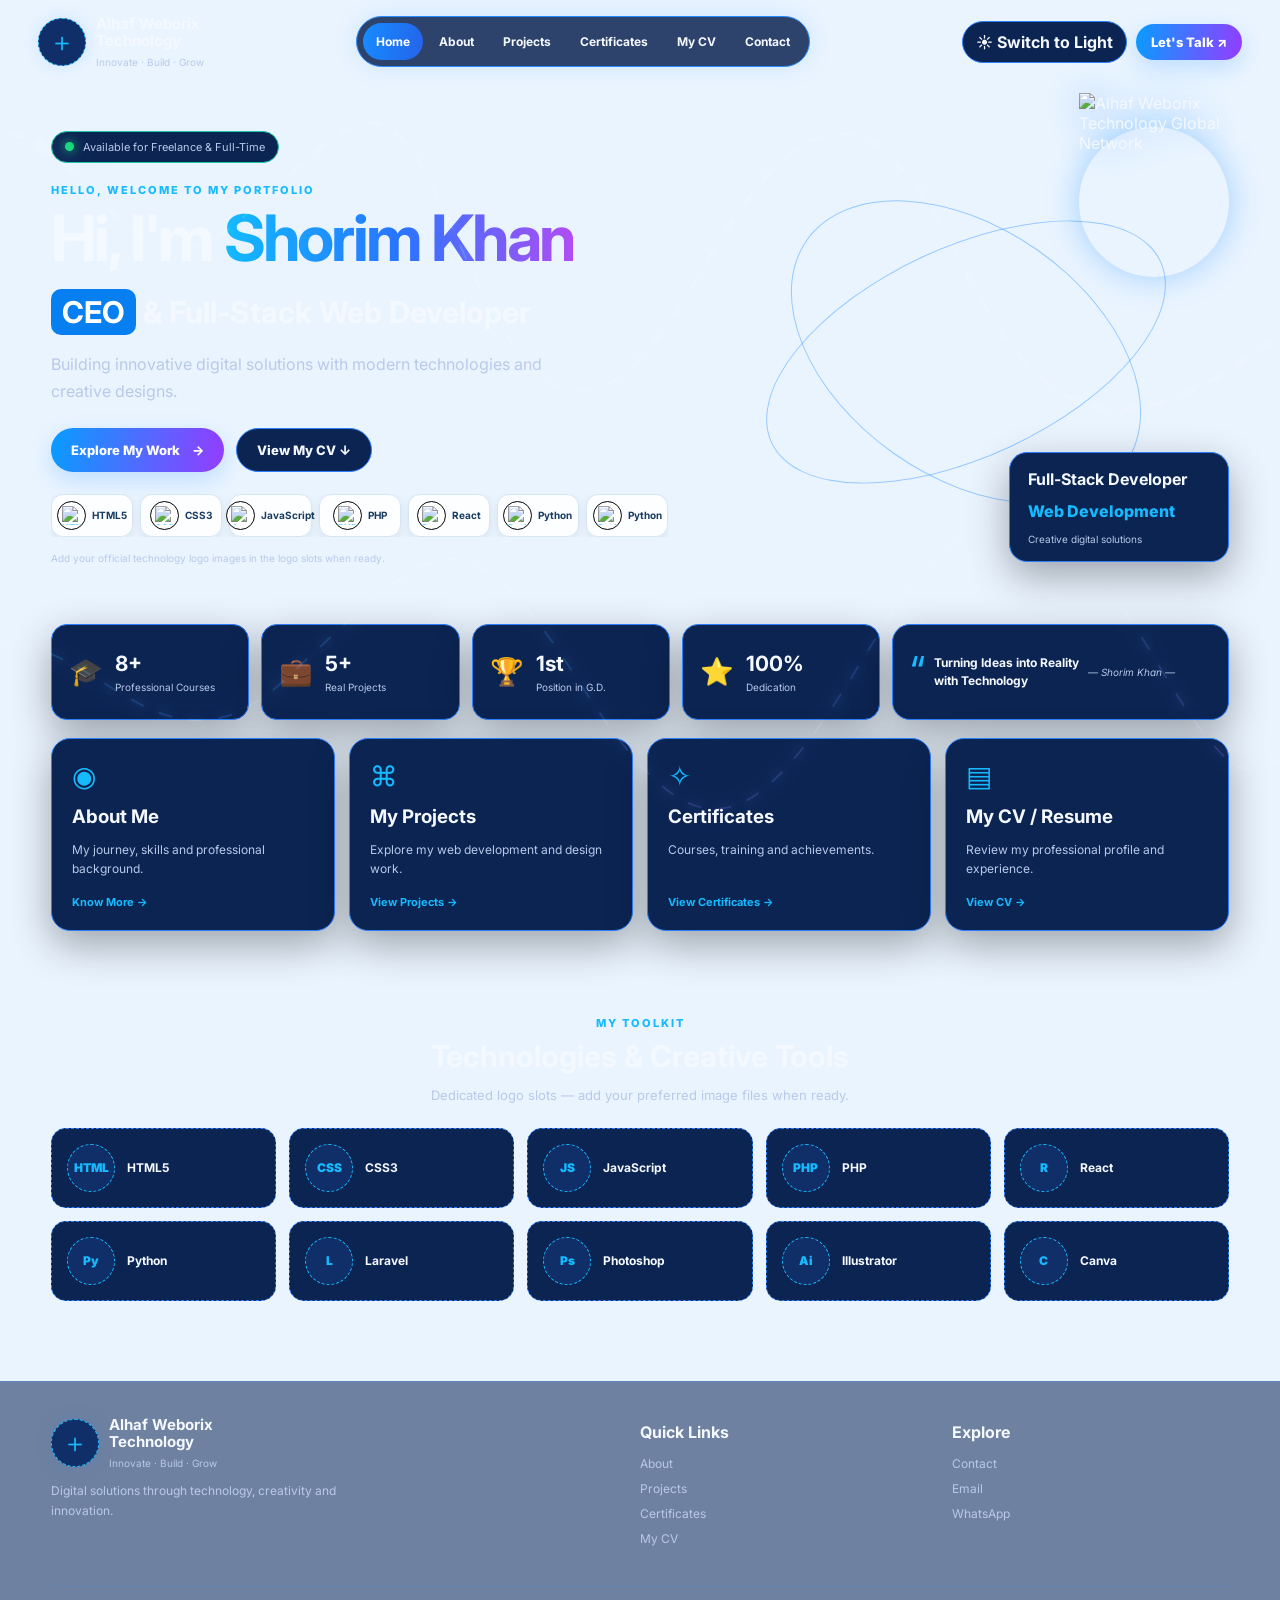
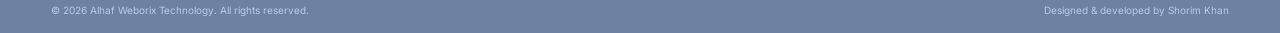
==== commit 0d1d3824: "Update index.html" ====
--- a/index.html
+++ b/index.html
@@ -1,9 +1,5 @@
 <!doctype html>
 <html lang="en">
-
-<head>
-  <meta charset="utf-8">
-  <meta name="viewport" content="width=device-width, initial-scale=1">
   <script>
     (function () {
       var theme = 'dark';
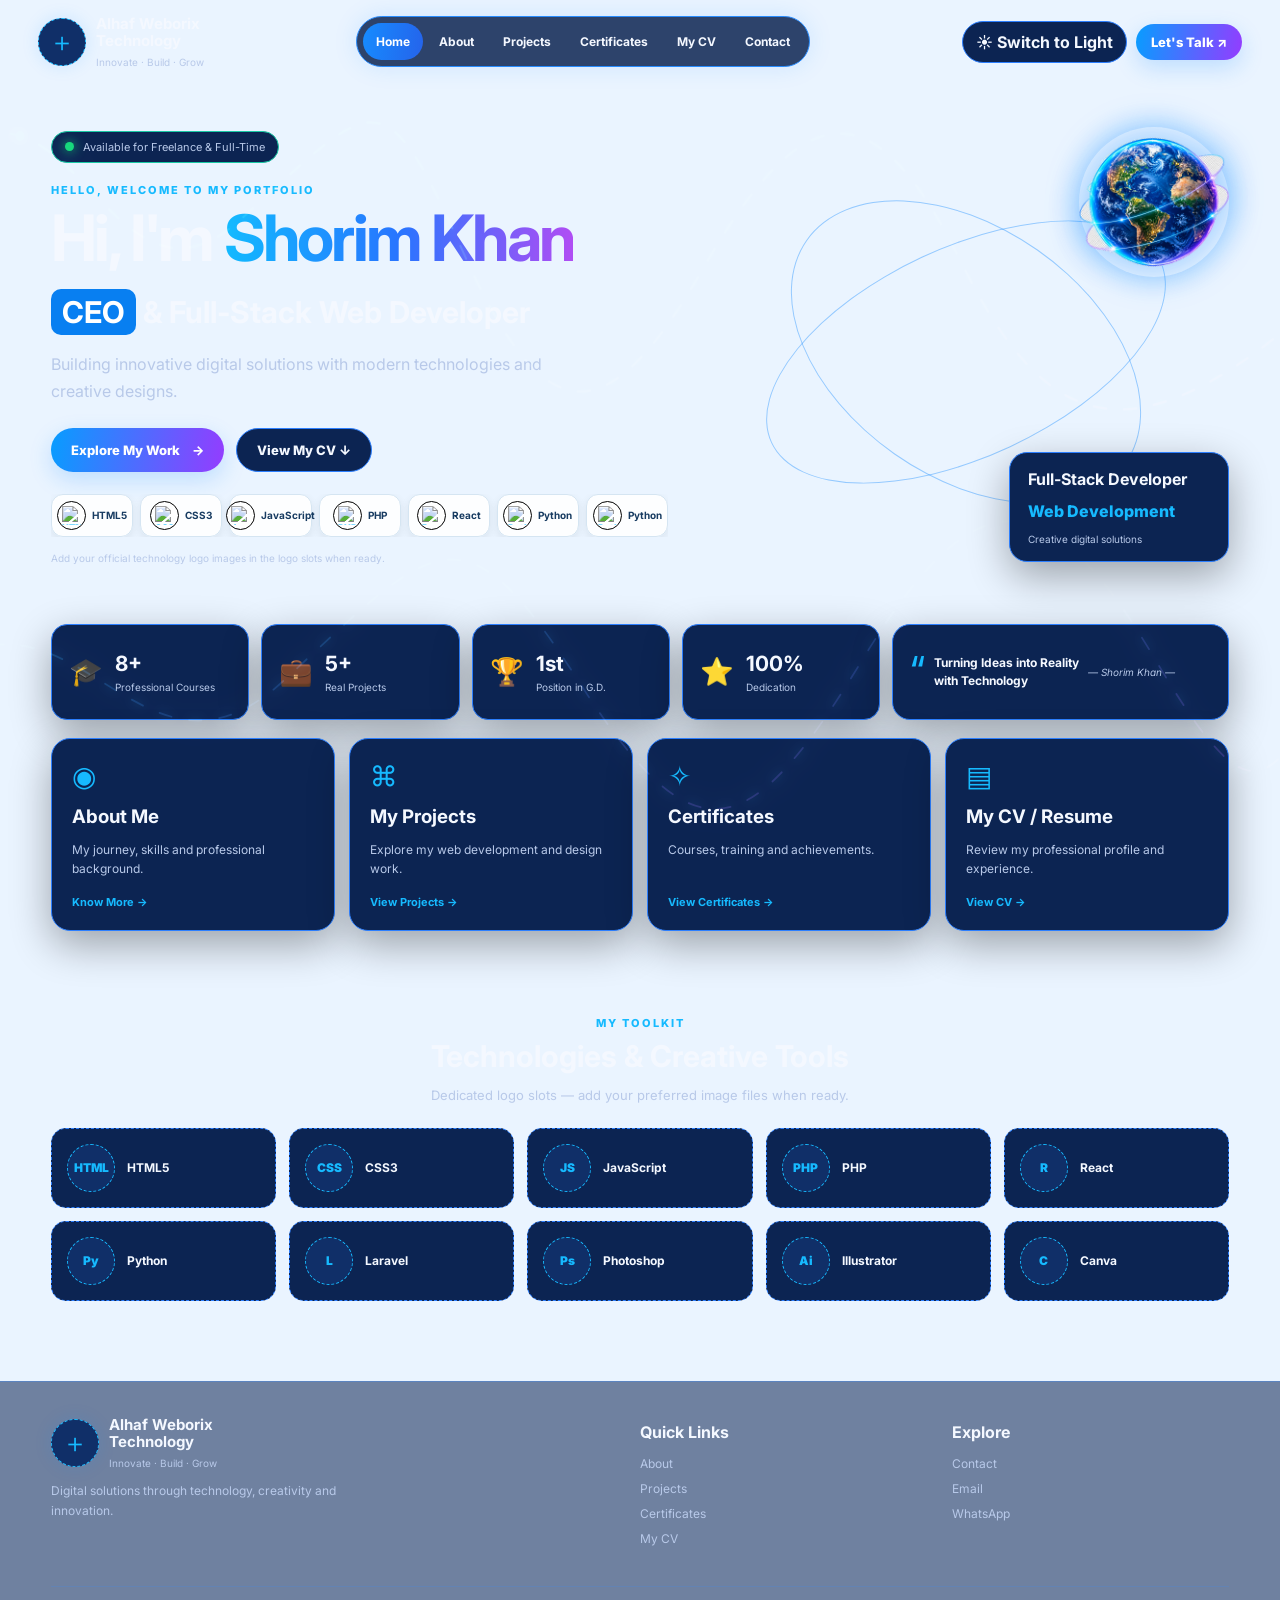
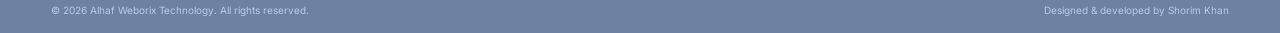
==== commit 7e8145c7: "Update image source path in index.html" ====
--- a/index.html
+++ b/index.html
@@ -1,3 +1,4 @@
+
 <!doctype html>
 <html lang="en">
   <script>
@@ -113,7 +114,7 @@
         <div class="orbit orbit-one"></div>
         <div class="orbit orbit-two"></div>
         <div class="globe" aria-label="Animated globe">
-          <img src="assets/image/globe.png" alt="Alhaf Weborix Technology Global Network" class="globe-img">
+          <img src="image/globe.png" alt="Alhaf Weborix Technology Global Network" class="globe-img">
         </div>
         <div class="floating-card"><b>Full-Stack Developer</b>
           <div class="skill-cycle" id="skillCycle">Web Development</div><small>Creative digital solutions</small>
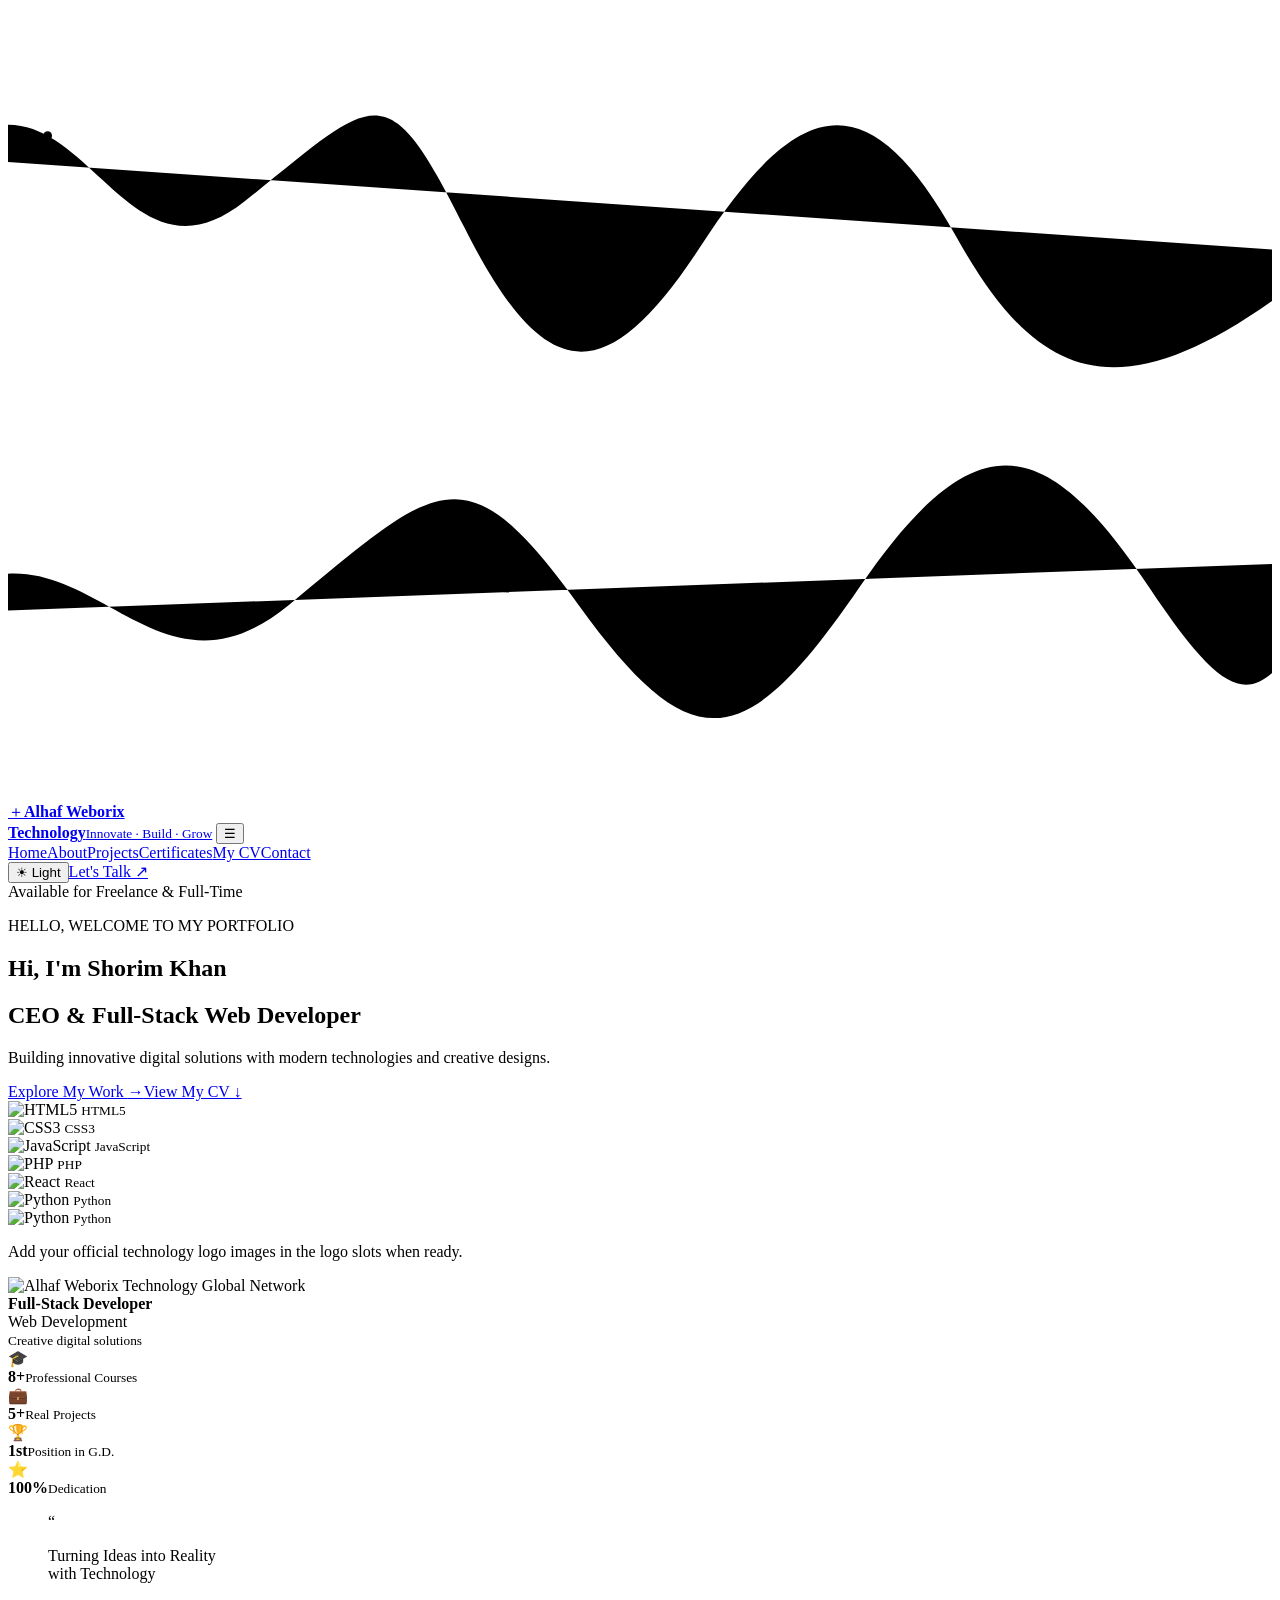
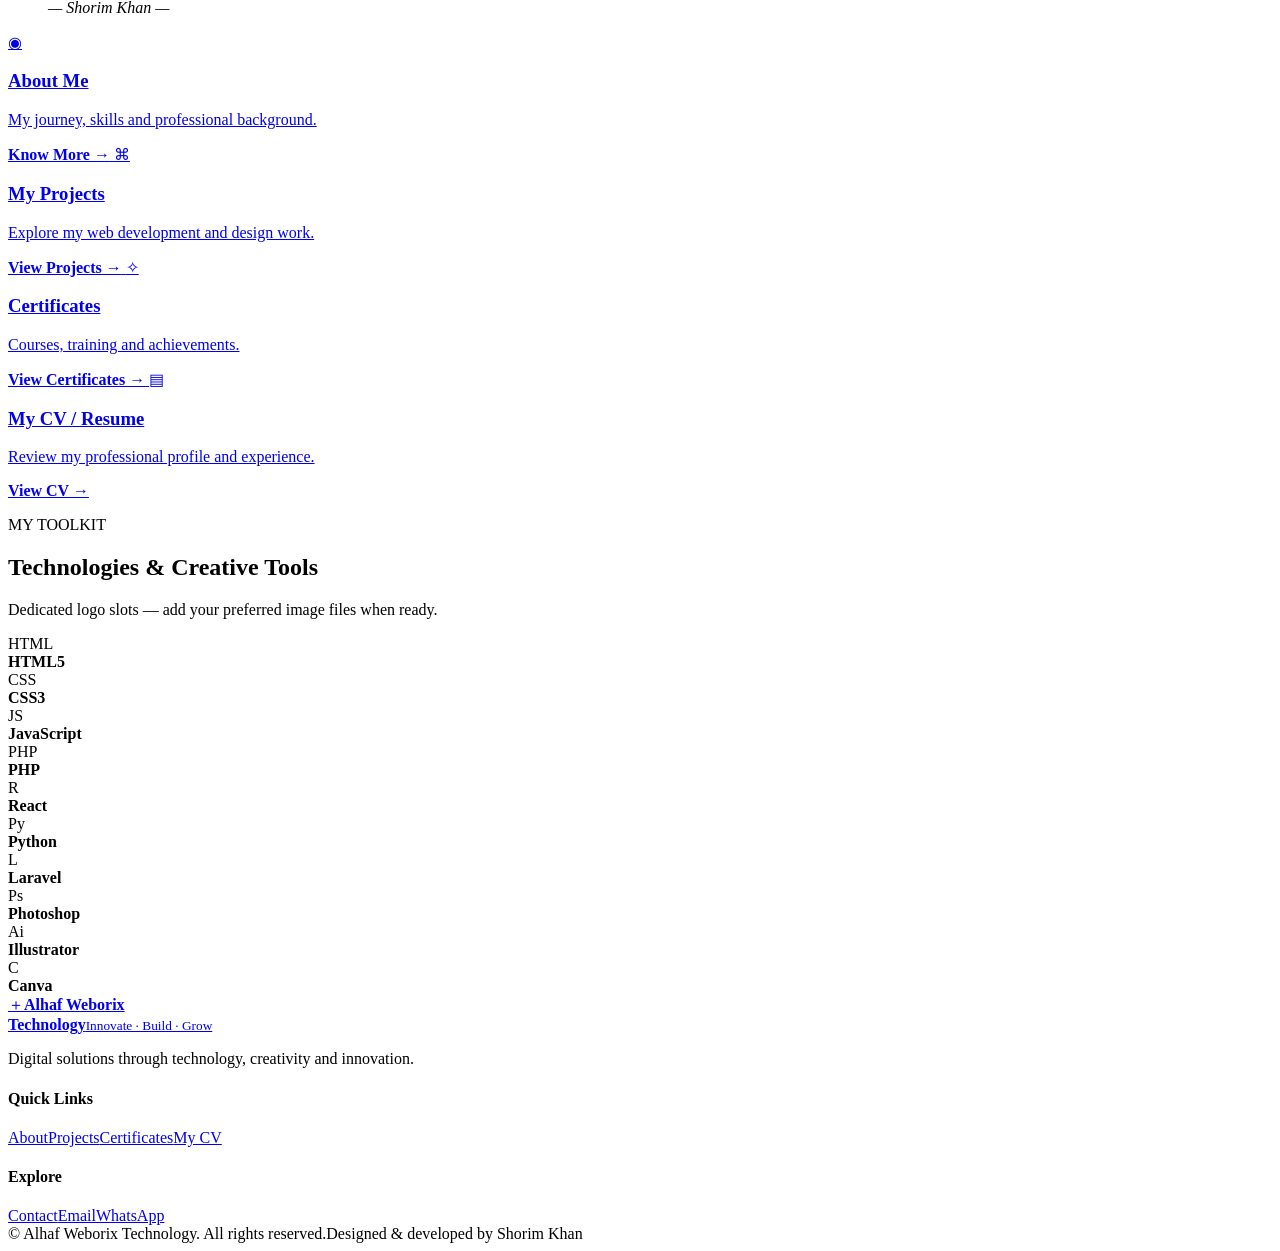
==== commit 948310c6: "Add files via upload" ====
--- a/index.html
+++ b/index.html
@@ -1,6 +1,9 @@
-
 <!doctype html>
 <html lang="en">
+
+<head>
+  <meta charset="utf-8">
+  <meta name="viewport" content="width=device-width, initial-scale=1">
   <script>
     (function () {
       var theme = 'dark';
@@ -19,7 +22,7 @@
   <meta name="description"
     content="Shorim Khan — Full-Stack Web Developer, Graphic Designer and CEO of Alhaf Weborix Technology.">
   <title>Home | Alhaf Weborix Technology</title>
-  <link rel="stylesheet" href="style.css">
+  <link rel="stylesheet" href="css/style.css">
 </head>
 
 <body class="home-page">
@@ -114,7 +117,7 @@
         <div class="orbit orbit-one"></div>
         <div class="orbit orbit-two"></div>
         <div class="globe" aria-label="Animated globe">
-          <img src="image/globe.png" alt="Alhaf Weborix Technology Global Network" class="globe-img">
+          <img src="assets/image/globe.png" alt="Alhaf Weborix Technology Global Network" class="globe-img">
         </div>
         <div class="floating-card"><b>Full-Stack Developer</b>
           <div class="skill-cycle" id="skillCycle">Web Development</div><small>Creative digital solutions</small>
@@ -218,8 +221,8 @@
     <div class="footer-bottom container"><span>© <span id="year"></span> Alhaf Weborix Technology. All rights
         reserved.</span><span>Designed &amp; developed by Shorim Khan</span></div>
   </footer>
-  <script src="config.js"></script>
-  <script src="main.js"></script>
+  <script src="js/config.js"></script>
+  <script src="js/main.js"></script>
 </body>
 
-</html>
+</html>
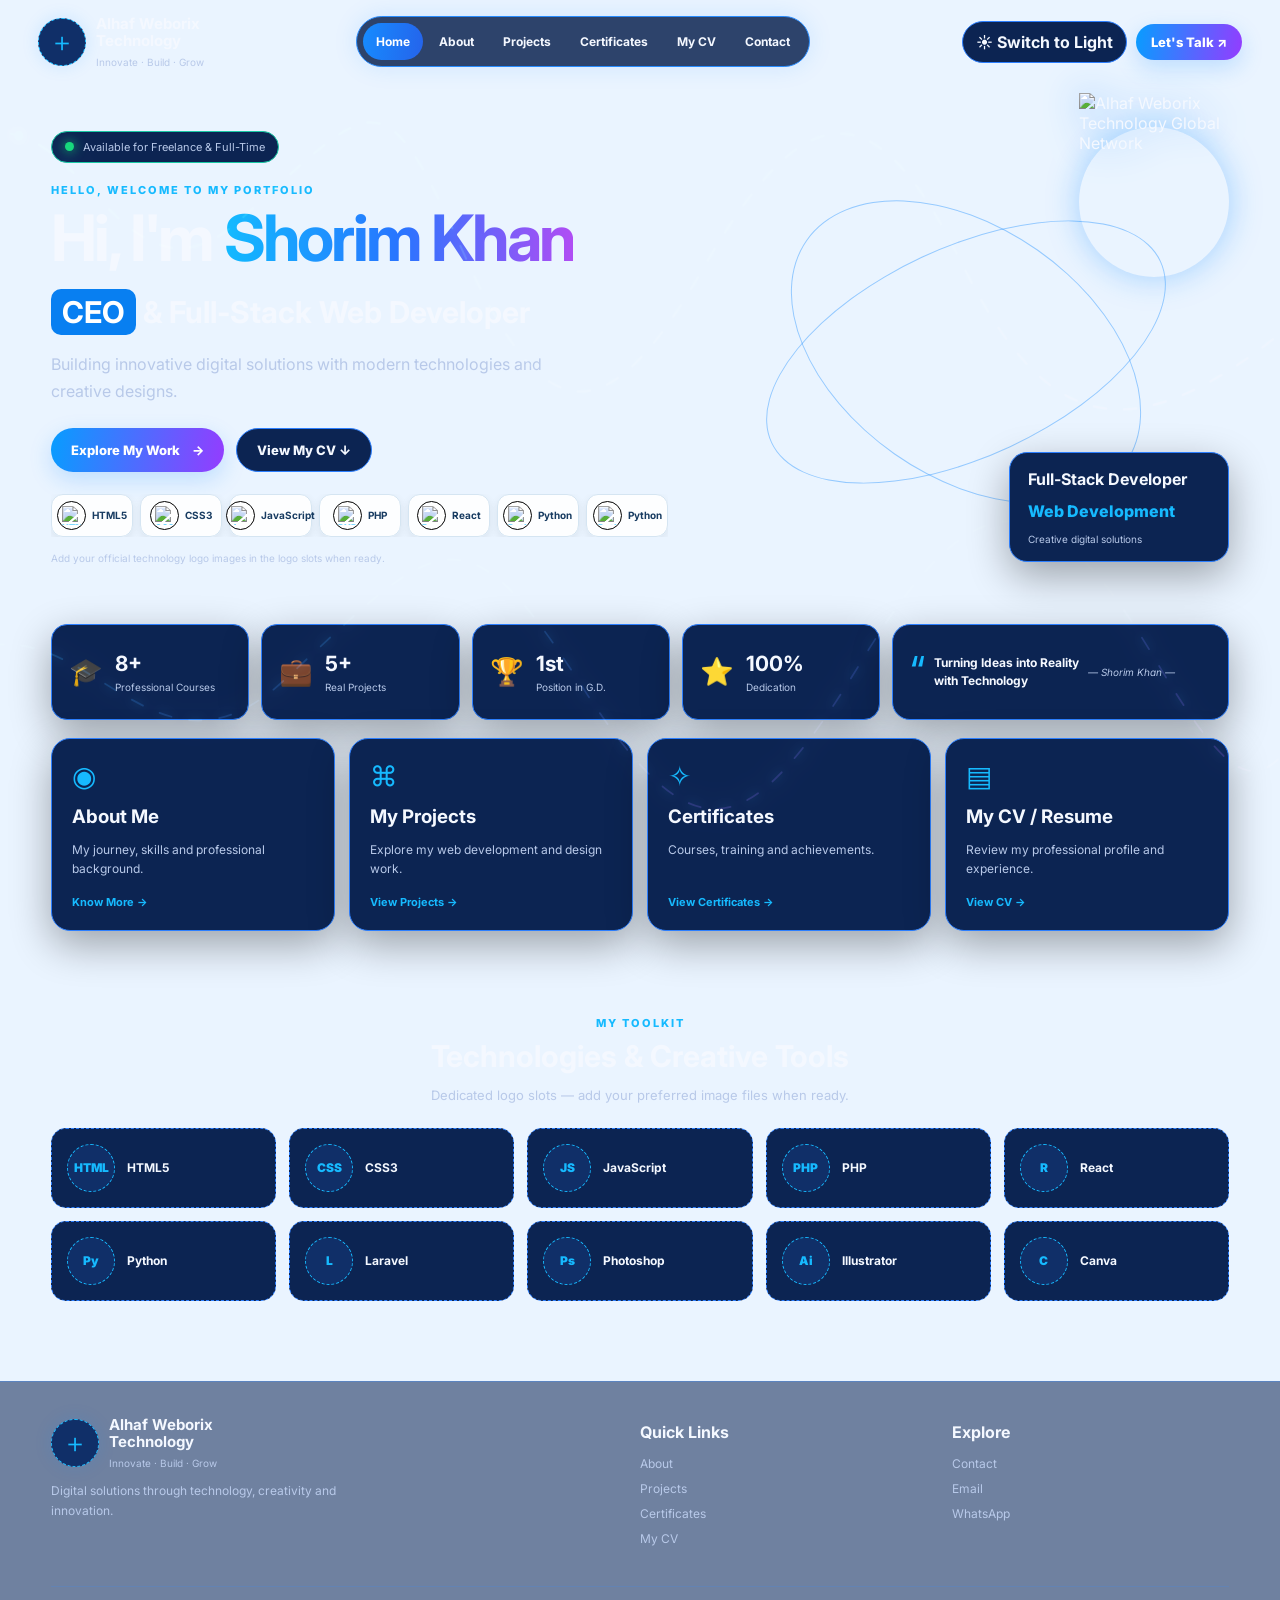
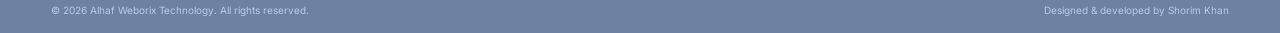
==== commit e156f836: "Update index.html" ====
--- a/index.html
+++ b/index.html
@@ -22,7 +22,7 @@
   <meta name="description"
     content="Shorim Khan — Full-Stack Web Developer, Graphic Designer and CEO of Alhaf Weborix Technology.">
   <title>Home | Alhaf Weborix Technology</title>
-  <link rel="stylesheet" href="css/style.css">
+  <link rel="stylesheet" href="style.css">
 </head>
 
 <body class="home-page">
@@ -221,8 +221,8 @@
     <div class="footer-bottom container"><span>© <span id="year"></span> Alhaf Weborix Technology. All rights
         reserved.</span><span>Designed &amp; developed by Shorim Khan</span></div>
   </footer>
-  <script src="js/config.js"></script>
-  <script src="js/main.js"></script>
+  <script src="config.js"></script>
+  <script src="main.js"></script>
 </body>
 
-</html>+</html>
--- a/style.css
+++ b/style.css
@@ -0,0 +1,2597 @@
+@import url('https://fonts.googleapis.com/css2?family=Inter:wght@400;500;600;700;800;900&display=swap');
+
+:root {
+  --bg: #061638;
+  --bg2: #0a2250;
+  --panel: #0c2452;
+  --panel2: #102f68;
+  --text: #f4f8ff;
+  --muted: #b8c9e9;
+  --line: #2c7fff;
+  --accent: #16baff;
+  --purple: #a855f7;
+  --shadow: 0 14px 40px #0005
+}
+
+* {
+  box-sizing: border-box
+}
+
+html {
+  scroll-behavior: smooth
+}
+
+body {
+  margin: 0;
+  background: radial-gradient(ellipse at 80% 10%, #123d83 0, transparent 35%), linear-gradient(135deg, var(--bg), #07112d 75%);
+  background-attachment: fixed;
+  color: var(--text);
+  font-family: Inter, Arial, sans-serif;
+  transition: background .3s, color .3s
+}
+
+body.light {
+  --bg: #f0f7ff;
+  --bg2: #e7f2ff;
+  --panel: #fff;
+  --panel2: #e8f3ff;
+  --text: #071b50;
+  --muted: #4b6288;
+  --line: #168cff;
+  --shadow: 0 14px 36px #235b9820;
+  background: radial-gradient(ellipse at 80% 10%, #c7eaff 0, transparent 38%), linear-gradient(135deg, #f8fbff, #eaf4ff 75%)
+}
+
+a {
+  color: inherit;
+  text-decoration: none
+}
+
+button,
+input,
+textarea {
+  font: inherit
+}
+
+.container {
+  width: min(1200px, 92%);
+  margin-inline: auto
+}
+
+.site-header {
+  width: min(1400px, 94%);
+  margin: auto;
+  padding: 16px 0;
+  display: flex;
+  align-items: center;
+  justify-content: space-between;
+  gap: 18px;
+  position: relative;
+  z-index: 10
+}
+
+.brand {
+  display: flex;
+  align-items: center;
+  gap: 10px;
+  min-width: 210px
+}
+
+.brand-logo-slot {
+  width: 48px;
+  height: 48px;
+  flex: 0 0 48px;
+  border: 1px dashed var(--accent);
+  border-radius: 50%;
+  display: grid;
+  place-items: center;
+  background: var(--panel2);
+  color: var(--accent);
+  box-shadow: 0 0 18px #168bff22
+}
+
+.brand-logo-slot span {
+  font-size: 26px;
+  line-height: 1;
+  font-weight: 500
+}
+
+.brand b {
+  display: block;
+  font-size: 15px;
+  line-height: 1.12
+}
+
+.brand small {
+  display: block;
+  color: var(--muted);
+  font-size: 10px;
+  margin-top: 6px
+}
+
+.main-nav {
+  display: flex;
+  gap: 3px;
+  padding: 6px;
+  border: 1px solid #278cff;
+  border-radius: 40px;
+  background: color-mix(in srgb, var(--panel) 85%, transparent);
+  box-shadow: 0 0 25px #168bff20
+}
+
+.main-nav a {
+  padding: 11px 13px;
+  border-radius: 28px;
+  font-size: 12px;
+  font-weight: 700
+}
+
+.main-nav a:hover,
+.main-nav a.active {
+  background: linear-gradient(100deg, #168cff, #2563eb);
+  color: white
+}
+
+.header-actions {
+  display: flex;
+  align-items: center;
+  gap: 9px
+}
+
+.theme-toggle {
+  border: 1px solid var(--line);
+  border-radius: 30px;
+  padding: 10px 13px;
+  background: var(--panel);
+  color: var(--text);
+  font-weight: 700;
+  cursor: pointer
+}
+
+.button {
+  display: inline-flex;
+  justify-content: center;
+  align-items: center;
+  gap: 12px;
+  border: 0;
+  border-radius: 30px;
+  padding: 13px 20px;
+  background: linear-gradient(100deg, #079dff, #943cff);
+  color: white;
+  font-weight: 800;
+  font-size: 13px;
+  box-shadow: 0 8px 22px #168bff35;
+  cursor: pointer
+}
+
+.button-small {
+  padding: 10px 15px
+}
+
+.button-outline {
+  border: 1px solid var(--line);
+  background: var(--panel);
+  color: var(--text);
+  box-shadow: none
+}
+
+.menu-toggle {
+  display: none;
+  border: 1px solid var(--line);
+  border-radius: 10px;
+  padding: 8px 11px;
+  background: var(--panel);
+  color: var(--text)
+}
+
+.hero {
+  min-height: 540px;
+  display: grid;
+  grid-template-columns: 1.08fr .92fr;
+  gap: 35px;
+  align-items: center;
+  padding-top: 25px;
+  padding-bottom: 28px
+}
+
+.availability {
+  display: inline-flex;
+  align-items: center;
+  gap: 9px;
+  border: 1px solid #19c9a5;
+  border-radius: 30px;
+  padding: 8px 13px;
+  color: var(--muted);
+  font-size: 11px;
+  background: var(--panel)
+}
+
+.availability i {
+  width: 9px;
+  height: 9px;
+  background: #16d87b;
+  border-radius: 50%;
+  box-shadow: 0 0 12px #16d87b
+}
+
+.eyebrow {
+  color: var(--accent);
+  font-size: 11px;
+  font-weight: 800;
+  letter-spacing: 2px;
+  margin: 20px 0 8px
+}
+
+.hero h1 {
+  font-size: clamp(42px, 5vw, 70px);
+  line-height: 1.04;
+  letter-spacing: -2.8px;
+  margin: 0
+}
+
+.gradient-text {
+  background: linear-gradient(90deg, #11baff, #2875ff, #b04df4);
+  background-clip: text;
+  color: transparent
+}
+
+.hero h2 {
+  font-size: clamp(20px, 2.4vw, 30px);
+  margin: 18px 0 12px
+}
+
+.role-pill {
+  display: inline-block;
+  background: #087ff1;
+  color: #fff;
+  border-radius: 10px;
+  padding: 5px 11px
+}
+
+.lead {
+  max-width: 550px;
+  color: var(--muted);
+  line-height: 1.7
+}
+
+.hero-actions {
+  display: flex;
+  gap: 12px;
+  margin: 22px 0
+}
+
+.tech-strip {
+  display: flex;
+  gap: 9px;
+  flex-wrap: wrap;
+  margin-top: 25px
+}
+
+.tech-placeholder {
+  display: flex;
+  align-items: center;
+  gap: 7px;
+  border: 1px solid var(--line);
+  border-radius: 12px;
+  padding: 7px 9px;
+  background: var(--panel)
+}
+
+.tech-placeholder small {
+  font-size: 10px;
+  color: var(--muted)
+}
+
+.logo-circle {
+  width: 32px;
+  height: 32px;
+  border-radius: 50%;
+  display: grid;
+  place-items: center;
+  border: 1px dashed var(--accent);
+  background: var(--panel2);
+  color: var(--accent);
+  font-weight: 900;
+  font-size: 9px
+}
+
+.asset-note {
+  font-size: 10px;
+  color: var(--muted);
+  margin-top: 9px
+}
+
+.hero-art {
+  height: 450px;
+  position: relative;
+  display: grid;
+  place-items: center;
+  isolation: isolate
+}
+
+.hero-art {
+  background: radial-gradient(circle at 52% 50%, color-mix(in srgb, var(--panel2) 55%, transparent), transparent 62%);
+  border-radius: 24px
+}
+
+.globe {
+  position: absolute;
+  right: 0;
+  top: 0;
+  width: 150px;
+  height: 150px;
+  border-radius: 50%;
+  background: radial-gradient(circle at 32% 30%, #d5f7ff, #168cff 30%, #073d9b 68%, #03133d);
+  box-shadow: inset -15px -12px 30px #00133c, 0 0 35px #148bff88;
+  overflow: visible;
+  display: grid;
+  place-items: center;
+  z-index: 3;
+  animation: globe-spin 14s linear infinite
+}
+
+.globe:before,
+.globe:after {
+  content: "";
+  position: absolute;
+  border: 1px solid #8ee7ff99;
+  border-radius: 50%;
+  inset: 12px 38px
+}
+
+.globe:after {
+  inset: 35px 10px
+}
+
+.globe-lines {
+  position: absolute;
+  inset: 0;
+  background: repeating-linear-gradient(0deg, transparent 0 22px, #8ce7ff55 23px 24px), repeating-linear-gradient(90deg, transparent 0 22px, #8ce7ff55 23px 24px);
+  border-radius: 50%
+}
+
+.globe span {
+  font-size: 42px;
+  color: #e4faff;
+  text-shadow: 0 0 15px white
+}
+
+@keyframes globe-spin {
+  from {
+    transform: rotate(0deg)
+  }
+
+  to {
+    transform: rotate(360deg)
+  }
+}
+
+.orbit {
+  position: absolute;
+  border: 1px solid #168bff66;
+  border-radius: 50%;
+  width: 430px;
+  height: 210px;
+  transform: rotate(-25deg)
+}
+
+.orbit-two {
+  transform: rotate(35deg);
+  width: 390px;
+  height: 250px
+}
+
+.floating-card {
+  position: absolute;
+  z-index: 4;
+  right: 0;
+  bottom: 15px;
+  padding: 16px 18px;
+  width: 220px;
+  border: 1px solid var(--line);
+  border-radius: 18px;
+  background: var(--panel);
+  box-shadow: var(--shadow)
+}
+
+.floating-card b,
+.floating-card small {
+  display: block
+}
+
+.skill-cycle {
+  color: var(--accent);
+  font-weight: 800;
+  margin: 12px 0;
+  min-height: 20px
+}
+
+.floating-card small {
+  color: var(--muted);
+  font-size: 10px
+}
+
+.metrics {
+  display: grid;
+  grid-template-columns: repeat(4, minmax(0, 1fr)) minmax(0, 1.7fr);
+  gap: 12px;
+  align-items: stretch
+}
+
+.metric,
+blockquote {
+  margin: 0;
+  display: flex;
+  align-items: center;
+  gap: 12px;
+  padding: 17px;
+  background: var(--panel);
+  border: 1px solid var(--line);
+  box-shadow: var(--shadow);
+  min-height: 95px
+}
+
+.metric {
+  border-radius: 16px
+}
+
+.metric-icon {
+  font-size: 27px
+}
+
+.metric strong,
+.metric small {
+  display: block
+}
+
+.metric strong {
+  font-size: 21px
+}
+
+.metric small {
+  font-size: 10px;
+  color: var(--muted);
+  margin-top: 5px
+}
+
+blockquote {
+  border-radius: 18px;
+  margin-left: 0;
+  gap: 9px
+}
+
+blockquote span {
+  font-size: 44px;
+  color: var(--accent)
+}
+
+blockquote p {
+  font-size: 12px;
+  font-weight: 700;
+  line-height: 1.5
+}
+
+blockquote cite {
+  font-size: 10px;
+  color: var(--muted);
+  white-space: nowrap
+}
+
+.home-links {
+  display: grid;
+  grid-template-columns: repeat(4, 1fr);
+  gap: 14px;
+  padding-top: 18px
+}
+
+.feature-card,
+.panel,
+.project-card,
+.certificate-card {
+  background: var(--panel);
+  border: 1px solid var(--line);
+  border-radius: 19px;
+  box-shadow: var(--shadow)
+}
+
+.feature-card {
+  padding: 20px;
+  transition: .25s
+}
+
+.feature-card:hover,
+.project-card:hover {
+  transform: translateY(-5px)
+}
+
+.feature-icon {
+  font-size: 28px;
+  color: var(--accent)
+}
+
+.feature-card h3 {
+  margin: 12px 0 8px
+}
+
+.feature-card p {
+  font-size: 12px;
+  color: var(--muted);
+  line-height: 1.6;
+  min-height: 38px
+}
+
+.feature-card b,
+.text-link {
+  color: var(--accent);
+  font-size: 11px
+}
+
+.section-block {
+  padding-top: 65px;
+  padding-bottom: 15px
+}
+
+.section-heading {
+  text-align: center;
+  margin-bottom: 25px
+}
+
+.section-heading h2 {
+  font-size: 30px;
+  margin: 5px
+}
+
+.section-heading>p:last-child {
+  color: var(--muted);
+  font-size: 13px
+}
+
+.logo-grid {
+  display: grid;
+  grid-template-columns: repeat(5, 1fr);
+  gap: 13px
+}
+
+.logo-slot {
+  display: flex;
+  align-items: center;
+  gap: 12px;
+  padding: 15px;
+  border: 1px dashed var(--line);
+  border-radius: 15px;
+  background: var(--panel)
+}
+
+.logo-circle.large {
+  width: 48px;
+  height: 48px;
+  font-size: 12px
+}
+
+.logo-slot b {
+  font-size: 12px
+}
+
+.site-footer {
+  margin-top: 65px;
+  border-top: 1px solid #348bff55;
+  background: color-mix(in srgb, var(--panel) 55%, transparent)
+}
+
+.footer-main {
+  display: grid;
+  grid-template-columns: 2fr 1fr 1fr;
+  gap: 35px;
+  padding-top: 35px;
+  padding-bottom: 30px
+}
+
+.footer-brand {
+  min-width: 0
+}
+
+.footer-main p {
+  max-width: 330px;
+  color: var(--muted);
+  font-size: 12px;
+  line-height: 1.7
+}
+
+.footer-main h4 {
+  margin: 5px 0 14px
+}
+
+.footer-main>div:not(:first-child) a {
+  display: block;
+  color: var(--muted);
+  font-size: 12px;
+  margin: 10px 0
+}
+
+.footer-bottom {
+  border-top: 1px solid #348bff33;
+  padding-top: 17px;
+  padding-bottom: 17px;
+  display: flex;
+  justify-content: space-between;
+  gap: 15px;
+  color: var(--muted);
+  font-size: 10px
+}
+
+.inner-page {
+  padding-top: 45px;
+  min-height: 60vh
+}
+
+.page-intro {
+  text-align: center;
+  margin: 15px auto 42px;
+  max-width: 760px
+}
+
+.page-intro h1 {
+  font-size: clamp(38px, 5vw, 58px);
+  margin: 8px 0
+}
+
+.page-intro>p:last-child {
+  color: var(--muted);
+  line-height: 1.7
+}
+
+.about-layout {
+  display: grid;
+  grid-template-columns: .8fr 1.2fr;
+  gap: 22px;
+  align-items: stretch
+}
+
+.about-image-placeholder {
+  min-height: 340px;
+  border: 1px dashed var(--accent);
+  border-radius: 22px;
+  background: var(--panel);
+  display: flex;
+  flex-direction: column;
+  align-items: center;
+  justify-content: center;
+  gap: 12px;
+  color: var(--muted)
+}
+
+.about-image-placeholder span {
+  width: 60px;
+  height: 60px;
+  border: 1px dashed var(--accent);
+  border-radius: 50%;
+  display: grid;
+  place-items: center;
+  font-size: 32px;
+  color: var(--accent)
+}
+
+.about-image-placeholder b {
+  font-size: 12px
+}
+
+.about-image-placeholder small {
+  font-size: 10px
+}
+
+.panel {
+  padding: 25px
+}
+
+.about-copy h2 {
+  font-size: 28px;
+  margin: 0 0 5px
+}
+
+.about-copy h3 {
+  color: var(--accent);
+  font-size: 15px
+}
+
+.about-copy p,
+.panel p {
+  color: var(--muted);
+  font-size: 13px;
+  line-height: 1.8
+}
+
+.tag-list {
+  display: flex;
+  gap: 8px;
+  flex-wrap: wrap;
+  margin: 17px 0
+}
+
+.tag-list span {
+  border: 1px solid var(--line);
+  border-radius: 20px;
+  padding: 6px 10px;
+  font-size: 10px;
+  color: var(--accent)
+}
+
+.value-grid {
+  display: grid;
+  grid-template-columns: repeat(3, 1fr);
+  gap: 15px
+}
+
+.value-grid b {
+  color: var(--accent)
+}
+
+.project-grid {
+  display: grid;
+  grid-template-columns: repeat(2, 1fr);
+  gap: 18px
+}
+
+.project-card {
+  overflow: hidden;
+  transition: .25s
+}
+
+.project-cover {
+  height: 180px;
+  display: grid;
+  place-items: center;
+  color: white;
+  font-weight: 800;
+  font-size: 12px;
+  letter-spacing: 1px
+}
+
+.cover-blue {
+  background: linear-gradient(135deg, #087ef1, #172e83)
+}
+
+.cover-purple {
+  background: linear-gradient(135deg, #6d35d8, #b14df4)
+}
+
+.cover-cyan {
+  background: linear-gradient(135deg, #08b6c9, #0754a8)
+}
+
+.cover-gold {
+  background: linear-gradient(135deg, #f59e0b, #a32df4)
+}
+
+.project-body {
+  padding: 20px
+}
+
+.project-body .eyebrow {
+  margin: 0
+}
+
+.project-body h2 {
+  font-size: 19px
+}
+
+.project-body p {
+  color: var(--muted);
+  font-size: 12px;
+  line-height: 1.7
+}
+
+.certificate-grid {
+  display: grid;
+  grid-template-columns: repeat(2, 1fr);
+  gap: 18px
+}
+
+.certificate-card {
+  padding: 16px;
+  display: grid;
+  grid-template-columns: 150px 1fr;
+  gap: 17px;
+  align-items: center
+}
+
+.certificate-slot {
+  height: 115px;
+  border: 1px dashed var(--accent);
+  border-radius: 12px;
+  display: flex;
+  flex-direction: column;
+  align-items: center;
+  justify-content: center;
+  gap: 7px;
+  color: var(--accent);
+  background: var(--panel2)
+}
+
+.certificate-slot span {
+  font-size: 27px
+}
+
+.certificate-slot b {
+  font-size: 9px
+}
+
+.certificate-card h2 {
+  font-size: 16px
+}
+
+.certificate-card p,
+.certificate-card small {
+  font-size: 11px;
+  color: var(--muted)
+}
+
+.resume {
+  max-width: 900px;
+  margin: 0 auto;
+  background: #fff;
+  color: #14264a;
+  padding: 42px 48px;
+  border-top: 7px solid #087ff1;
+  box-shadow: 0 12px 40px #18365c22
+}
+
+.resume-head {
+  display: flex;
+  align-items: center;
+  justify-content: space-between;
+  gap: 20px;
+  border-bottom: 2px solid #dce9fa;
+  padding-bottom: 20px
+}
+
+.resume-photo-slot {
+  width: 104px;
+  height: 104px;
+  flex: 0 0 104px;
+  border: 1.5px dashed #168cff;
+  border-radius: 50%;
+  display: flex;
+  flex-direction: column;
+  align-items: center;
+  justify-content: center;
+  gap: 5px;
+  background: #eef7ff;
+  color: #168cff
+}
+
+.resume-photo-slot span {
+  font-size: 30px;
+  line-height: 1
+}
+
+.resume-photo-slot small {
+  font-size: 9px;
+  font-weight: 800;
+  color: #168cff
+}
+
+.resume-name {
+  flex: 1
+}
+
+.resume-head h1 {
+  font-size: 32px;
+  margin: 0
+}
+
+.resume-head h2 {
+  font-size: 13px;
+  color: #087ff1
+}
+
+.resume-contact {
+  text-align: right;
+  font-size: 11px;
+  line-height: 1.5
+}
+
+.resume section {
+  margin-top: 22px
+}
+
+.resume section h3 {
+  font-size: 13px;
+  color: #087ff1;
+  text-transform: uppercase;
+  letter-spacing: 1px;
+  border-bottom: 1px solid #dbe8f8;
+  padding-bottom: 7px
+}
+
+.resume section p {
+  font-size: 12px;
+  line-height: 1.7
+}
+
+.resume h4 {
+  margin-bottom: 4px;
+  font-size: 12px
+}
+
+.resume small {
+  color: #536582
+}
+
+.contact-layout {
+  display: grid;
+  grid-template-columns: 1fr 1fr;
+  gap: 18px;
+  max-width: 950px;
+  margin: auto
+}
+
+.contact-panel h2 {
+  margin-top: 0
+}
+
+.contact-action {
+  display: flex;
+  align-items: center;
+  gap: 13px;
+  padding: 15px;
+  border: 1px solid var(--line);
+  border-radius: 14px;
+  margin-top: 14px;
+  background: var(--panel2)
+}
+
+.contact-action>span {
+  font-size: 25px;
+  color: var(--accent)
+}
+
+.contact-action div {
+  flex: 1
+}
+
+.contact-action b,
+.contact-action small {
+  display: block
+}
+
+.contact-action small {
+  font-size: 10px;
+  color: var(--muted);
+  margin-top: 4px
+}
+
+.contact-action strong {
+  color: var(--accent)
+}
+
+.whatsapp-action {
+  border-color: #22b76b
+}
+
+.whatsapp-action>span {
+  color: #22c76b
+}
+
+.contact-note,
+.form-help {
+  display: block;
+  color: var(--muted);
+  font-size: 10px;
+  margin-top: 15px
+}
+
+form label {
+  display: block;
+  font-size: 11px;
+  font-weight: 700;
+  margin: 13px 0
+}
+
+input,
+textarea {
+  display: block;
+  width: 100%;
+  margin-top: 7px;
+  padding: 12px;
+  border: 1px solid var(--line);
+  border-radius: 10px;
+  background: var(--bg2);
+  color: var(--text);
+  outline: none
+}
+
+textarea {
+  resize: vertical
+}
+
+@media(max-width:1050px) {
+  .site-header {
+    flex-wrap: wrap
+  }
+
+  .main-nav {
+    order: 4;
+    width: 100%;
+    justify-content: center;
+    flex-wrap: wrap
+  }
+
+  .hero {
+    grid-template-columns: 1fr
+  }
+
+  .hero-art {
+    min-height: 430px
+  }
+
+  .metrics {
+    grid-template-columns: repeat(2, 1fr)
+  }
+
+  blockquote {
+    grid-column: span 2;
+    margin: 10px 0 0
+  }
+
+  .metric:first-child,
+  .metric:nth-child(4) {
+    border-radius: 0
+  }
+
+  .home-links {
+    grid-template-columns: repeat(2, 1fr)
+  }
+
+  .logo-grid {
+    grid-template-columns: repeat(3, 1fr)
+  }
+}
+
+@media(max-width:650px) {
+  .site-header {
+    padding: 12px 0
+  }
+
+  .brand {
+    min-width: 0
+  }
+
+  .brand-logo-slot {
+    width: 40px;
+    height: 40px;
+    flex-basis: 40px
+  }
+
+  .brand b {
+    font-size: 13px
+  }
+
+  .menu-toggle {
+    display: block;
+    margin-left: auto
+  }
+
+  .main-nav {
+    display: none;
+    flex-direction: column;
+    border-radius: 14px
+  }
+
+  .main-nav.open {
+    display: flex
+  }
+
+  .main-nav a {
+    text-align: center
+  }
+
+  .header-actions .button {
+    display: none
+  }
+
+  .theme-toggle {
+    font-size: 10px;
+    padding: 9px
+  }
+
+  .hero {
+    padding-top: 20px
+  }
+
+  .hero h1 {
+    letter-spacing: -1.5px
+  }
+
+  .hero-art {
+    height: 370px;
+    min-height: 370px
+  }
+
+  .globe {
+    width: 105px;
+    height: 105px
+  }
+
+  .floating-card {
+    width: 185px;
+    right: 0
+  }
+
+  .metrics {
+    grid-template-columns: 1fr 1fr;
+    gap: 9px
+  }
+
+  .metric {
+    padding: 12px;
+    min-height: 80px
+  }
+
+  .metric-icon {
+    font-size: 22px
+  }
+
+  .metric strong {
+    font-size: 18px
+  }
+
+  .metric small {
+    font-size: 9px
+  }
+
+  blockquote {
+    grid-column: span 2;
+    padding: 10px
+  }
+
+  .home-links,
+  .project-grid,
+  .certificate-grid,
+  .value-grid,
+  .contact-layout,
+  .about-layout {
+    grid-template-columns: 1fr
+  }
+
+  .logo-grid {
+    grid-template-columns: repeat(2, 1fr)
+  }
+
+  .certificate-card {
+    grid-template-columns: 115px 1fr
+  }
+
+  .certificate-slot {
+    height: 100px
+  }
+
+  .footer-main {
+    grid-template-columns: 1fr 1fr
+  }
+
+  .footer-main>div:first-child {
+    grid-column: span 2
+  }
+
+  .footer-bottom {
+    flex-direction: column
+  }
+
+  .resume {
+    padding: 25px 20px
+  }
+
+  .resume-head {
+    display: grid;
+    grid-template-columns: 78px 1fr;
+    gap: 12px
+  }
+
+  .resume-photo-slot {
+    width: 72px;
+    height: 72px;
+    flex-basis: 72px
+  }
+
+  .resume-contact {
+    grid-column: 2;
+    text-align: left;
+    margin-top: 0
+  }
+
+  .resume-head h1 {
+    font-size: 26px
+  }
+
+  .page-intro {
+    margin-bottom: 28px
+  }
+}
+
+@media print {
+  body {
+    background: #fff !important;
+    color: #14264a !important
+  }
+
+  .site-header,
+  .site-footer,
+  .page-intro,
+  .no-print {
+    display: none !important
+  }
+
+  .inner-page {
+    padding: 0;
+    width: 100%
+  }
+
+  .resume {
+    box-shadow: none;
+    border: 0;
+    padding: 15mm;
+    max-width: none
+  }
+}
+
+
+/* GLOBAL THEME PALETTE: one Home switch controls every page */
+:root,
+html[data-theme="dark"] {
+  color-scheme: dark;
+  --bg: #061638;
+  --bg2: #0a2250;
+  --panel: #0c2452;
+  --panel2: #102f68;
+  --text: #f4f8ff;
+  --muted: #b8c9e9;
+  --line: #2c7fff;
+  --accent: #16baff;
+  --shadow: 0 14px 40px #0005;
+}
+
+html[data-theme="light"] {
+  color-scheme: light;
+  --bg: #f3f8ff;
+  --bg2: #e8f2ff;
+  --panel: #ffffff;
+  --panel2: #eaf4ff;
+  --text: #10244b;
+  --muted: #526887;
+  --line: #8abfff;
+  --accent: #087fce;
+  --shadow: 0 12px 32px #244c7718;
+}
+
+html[data-theme="light"] body,
+body.light {
+  background: radial-gradient(ellipse at 80% 10%, #d6edff 0, transparent 38%), linear-gradient(135deg, #f8fbff, #eaf4ff 75%) !important;
+  color: #10244b !important;
+}
+
+html[data-theme="light"] .site-header,
+html[data-theme="light"] .main-nav,
+html[data-theme="light"] .theme-toggle,
+html[data-theme="light"] .availability,
+html[data-theme="light"] .tech-placeholder,
+html[data-theme="light"] .metric,
+html[data-theme="light"] blockquote,
+html[data-theme="light"] .feature-card,
+html[data-theme="light"] .panel,
+html[data-theme="light"] .project-card,
+html[data-theme="light"] .certificate-card,
+html[data-theme="light"] .logo-slot,
+html[data-theme="light"] .floating-card,
+html[data-theme="light"] .contact-action,
+html[data-theme="light"] .about-image-placeholder {
+  color: var(--text);
+}
+
+html[data-theme="light"] .main-nav,
+html[data-theme="light"] .theme-toggle,
+html[data-theme="light"] .availability,
+html[data-theme="light"] .tech-placeholder,
+html[data-theme="light"] .metric,
+html[data-theme="light"] blockquote,
+html[data-theme="light"] .feature-card,
+html[data-theme="light"] .panel,
+html[data-theme="light"] .project-card,
+html[data-theme="light"] .certificate-card,
+html[data-theme="light"] .logo-slot,
+html[data-theme="light"] .floating-card,
+html[data-theme="light"] .contact-action,
+html[data-theme="light"] .about-image-placeholder {
+  background-color: var(--panel);
+  border-color: var(--line);
+  box-shadow: var(--shadow);
+}
+
+html[data-theme="light"] .site-footer {
+  background: rgba(255, 255, 255, .72);
+  border-color: #b8d9fa;
+}
+
+html[data-theme="light"] .site-footer,
+html[data-theme="light"] .site-footer a,
+html[data-theme="light"] .site-footer p,
+html[data-theme="light"] .site-footer small {
+  color: var(--muted);
+}
+
+html[data-theme="light"] input,
+html[data-theme="light"] textarea {
+  background: var(--bg2);
+  color: var(--text);
+  border-color: var(--line);
+}
+
+html[data-theme="light"] .brand b,
+html[data-theme="light"] .hero h1,
+html[data-theme="light"] .hero h2,
+html[data-theme="light"] .section-heading h2,
+html[data-theme="light"] .page-intro h1,
+html[data-theme="light"] .about-copy h2,
+html[data-theme="light"] .feature-card h3,
+html[data-theme="light"] .project-body h2,
+html[data-theme="light"] .certificate-card h2 {
+  color: var(--text);
+}
+
+html[data-theme="light"] .resume {
+  background: #fff;
+  color: #14264a;
+}
+
+
+/* FINAL GLOBAL THEME OVERRIDES — shared Home setting */
+html[data-theme="light"] body,
+html.theme-light body,
+body.light {
+  --bg: #f3f8ff !important;
+  --bg2: #e8f2ff !important;
+  --panel: #ffffff !important;
+  --panel2: #eaf4ff !important;
+  --text: #10244b !important;
+  --muted: #526887 !important;
+  --line: #8abfff !important;
+  --accent: #087fce !important;
+  --shadow: 0 12px 32px #244c7718 !important;
+  background: radial-gradient(ellipse at 80% 10%, #d6edff 0, transparent 38%), linear-gradient(135deg, #f8fbff, #eaf4ff 75%) !important;
+  background-attachment: fixed !important;
+  color: #10244b !important;
+}
+
+html[data-theme="light"] .metric,
+html[data-theme="light"] blockquote,
+html[data-theme="light"] .feature-card,
+html[data-theme="light"] .panel,
+html[data-theme="light"] .project-card,
+html[data-theme="light"] .certificate-card,
+html[data-theme="light"] .logo-slot,
+html[data-theme="light"] .floating-card,
+html[data-theme="light"] .contact-action,
+html[data-theme="light"] .about-image-placeholder,
+html[data-theme="light"] .tech-placeholder,
+html[data-theme="light"] .availability,
+html[data-theme="light"] .main-nav,
+html[data-theme="light"] .theme-toggle {
+  background: var(--panel) !important;
+  color: var(--text) !important;
+  border-color: var(--line) !important;
+}
+
+html[data-theme="light"] .site-footer {
+  background: rgba(255, 255, 255, .82) !important;
+  color: var(--muted) !important;
+}
+
+html[data-theme="light"] .site-footer a,
+html[data-theme="light"] .site-footer p,
+html[data-theme="light"] .site-footer small,
+html[data-theme="light"] .lead,
+html[data-theme="light"] .feature-card p,
+html[data-theme="light"] .metric small,
+html[data-theme="light"] blockquote cite {
+  color: var(--muted) !important;
+}
+
+html[data-theme="light"] input,
+html[data-theme="light"] textarea {
+  background: var(--bg2) !important;
+  color: var(--text) !important;
+  border-color: var(--line) !important;
+}
+
+
+/* PAGE BACKGROUNDS — page-scoped to avoid CSS collisions.
+   Home intentionally uses the same LIGHT image in both themes. */
+body.home-page {
+  background-color: #eaf4ff !important;
+  background-image: url("../assets/image/home-tech-background-light.png") !important;
+  background-position: center top !important;
+  background-size: cover !important;
+  background-repeat: no-repeat !important;
+  background-attachment: fixed !important;
+}
+
+html[data-theme="light"] body.home-page {
+  background-color: #eaf4ff !important;
+  background-image: url("../assets/image/home-tech-background-light.png") !important;
+  background-position: center top !important;
+  background-size: cover !important;
+  background-repeat: no-repeat !important;
+  background-attachment: fixed !important;
+}
+
+body.home-page .hero-art {
+  background: transparent !important;
+}
+
+body.about-page,
+body.projects-page,
+body.certificates-page,
+body.cv-page,
+body.contact-page {
+  background-position: center top !important;
+  background-size: cover !important;
+  background-repeat: no-repeat !important;
+  background-attachment: fixed !important;
+}
+
+body.about-page {
+  background-image: linear-gradient(90deg, rgba(3, 13, 38, .88), rgba(3, 13, 38, .52)), url("../assets/image/about-it-office.png") !important;
+}
+
+body.projects-page {
+  background-image: linear-gradient(90deg, rgba(3, 13, 38, .88), rgba(3, 13, 38, .58)), url("../assets/image/projects-workspace.png") !important;
+}
+
+body.certificates-page {
+  background-image: linear-gradient(90deg, rgba(3, 13, 38, .86), rgba(3, 13, 38, .54)), url("../assets/image/certificates-achievement.png") !important;
+}
+
+body.cv-page {
+  background-image: linear-gradient(90deg, rgba(3, 13, 38, .87), rgba(3, 13, 38, .55)), url("../assets/image/cv-career.png") !important;
+}
+
+body.contact-page {
+  background-image: linear-gradient(90deg, rgba(3, 13, 38, .88), rgba(3, 13, 38, .52)), url("../assets/image/contact-network.png") !important;
+}
+
+/* Light mode retains the page-specific image with a softer readability overlay. */
+html[data-theme="light"] body.about-page {
+  background-image: linear-gradient(90deg, rgba(238, 247, 255, .84), rgba(238, 247, 255, .60)), url("../assets/image/about-it-office.png") !important;
+}
+
+html[data-theme="light"] body.projects-page {
+  background-image: linear-gradient(90deg, rgba(238, 247, 255, .86), rgba(238, 247, 255, .62)), url("../assets/image/projects-workspace.png") !important;
+}
+
+html[data-theme="light"] body.certificates-page {
+  background-image: linear-gradient(90deg, rgba(248, 247, 240, .86), rgba(248, 247, 240, .62)), url("../assets/image/certificates-achievement.png") !important;
+}
+
+html[data-theme="light"] body.cv-page {
+  background-image: linear-gradient(90deg, rgba(238, 247, 255, .86), rgba(238, 247, 255, .62)), url("../assets/image/cv-career.png") !important;
+}
+
+html[data-theme="light"] body.contact-page {
+  background-image: linear-gradient(90deg, rgba(238, 247, 255, .86), rgba(238, 247, 255, .60)), url("../assets/image/contact-network.png") !important;
+}
+
+@media (max-width:768px) {
+
+  body.home-page,
+  body.about-page,
+  body.projects-page,
+  body.certificates-page,
+  body.cv-page,
+  body.contact-page {
+    background-attachment: scroll !important;
+    background-position: center top !important;
+  }
+}
+
+/* ALHAF WEBORIX - COMPACT TECH ROW */
+
+.tech-strip {
+    display: flex !important;
+    flex-wrap: nowrap !important;
+    width: 100%;
+    max-width: 680px;
+    gap: 7px;
+    align-items: center;
+    justify-content: space-between;
+    overflow: hidden;
+    box-sizing: border-box;
+    margin: 15px 0;
+}
+
+.tech-strip .tech-placeholder {
+    flex: 1 1 0 !important;
+    min-width: 0 !important;
+    width: auto !important;
+    height: 43px;
+    padding: 5px 7px;
+    box-sizing: border-box;
+
+    display: flex;
+    align-items: center;
+    justify-content: center;
+    gap: 6px;
+
+    background: rgba(255,255,255,0.92);
+    border: 1px solid #d5e5f2;
+    border-radius: 12px;
+    box-shadow: 0 3px 8px rgba(0,0,0,0.07);
+}
+
+.tech-strip .logo-circle {
+    width: 29px;
+    height: 29px;
+    min-width: 29px;
+    border-radius: 50%;
+    border: 1.5px solid #000 !important;
+
+    display: flex;
+    align-items: center;
+    justify-content: center;
+    background: #fff;
+}
+
+.tech-strip .logo-circle img {
+    width: 19px;
+    height: 19px;
+    object-fit: contain;
+}
+
+.tech-strip .tech-placeholder small {
+    font-size: 10px;
+    font-weight: 700;
+    white-space: nowrap;
+    color: #173b61;
+}
+
+@media (max-width: 600px) {
+    .tech-strip {
+        gap: 4px;
+    }
+
+    .tech-strip .tech-placeholder {
+        padding: 4px;
+        gap: 3px;
+        height: 38px;
+    }
+
+    .tech-strip .logo-circle {
+        width: 23px;
+        height: 23px;
+        min-width: 23px;
+    }
+
+    .tech-strip .logo-circle img {
+        width: 15px;
+        height: 15px;
+    }
+
+    .tech-strip .tech-placeholder small {
+        font-size: 8px;
+    }
+}
+
+
+/* =========================================================
+   ALHAF WEBORIX — RESPONSIVE REFINEMENT
+   Page-scoped and additive: preserves existing layout/animations.
+   ========================================================= */
+
+html, body {
+  width: 100%;
+  max-width: 100%;
+  overflow-x: clip;
+}
+
+body {
+  min-width: 0;
+}
+
+.container {
+  min-width: 0;
+}
+
+.site-header,
+.site-header > *,
+.hero,
+.hero-copy,
+.hero-art,
+.inner-page,
+.page-intro,
+.about-layout,
+.project-grid,
+.certificate-grid,
+.contact-layout,
+.resume {
+  min-width: 0;
+  max-width: 100%;
+}
+
+img, video, iframe {
+  max-width: 100%;
+}
+
+.hero h1,
+.hero h2,
+.page-intro h1,
+.about-copy h2,
+.resume-name h1 {
+  overflow-wrap: anywhere;
+  word-break: normal;
+}
+
+.hero h1 {
+  font-size: clamp(34px, 5vw, 70px);
+}
+
+.tech-strip {
+  min-width: 0;
+}
+
+.tech-placeholder {
+  min-width: 0;
+}
+
+.tech-placeholder small {
+  white-space: nowrap;
+}
+
+/* Keep each page's own background image responsive on small screens. */
+@media (max-width: 768px) {
+  body.home-page,
+  body.about-page,
+  body.projects-page,
+  body.certificates-page,
+  body.cv-page,
+  body.contact-page {
+    background-attachment: scroll !important;
+    background-position: center top !important;
+    background-size: cover !important;
+  }
+
+  .container {
+    width: min(100% - 28px, 1200px);
+  }
+
+  .site-header {
+    width: calc(100% - 28px);
+    padding: 10px 0;
+    gap: 8px;
+    flex-wrap: wrap;
+  }
+
+  .brand {
+    flex: 1 1 auto;
+    min-width: 0;
+    gap: 8px;
+  }
+
+  .brand-logo-slot {
+    flex: 0 0 38px;
+    width: 38px;
+    height: 38px;
+  }
+
+  .brand b {
+    font-size: 12px;
+  }
+
+  .brand small {
+    font-size: 9px;
+  }
+
+  .menu-toggle {
+    flex: 0 0 auto;
+  }
+
+  .header-actions {
+    flex: 0 0 auto;
+    gap: 5px;
+  }
+
+  .theme-toggle {
+    padding: 8px 9px;
+    font-size: 10px;
+    white-space: nowrap;
+  }
+
+  .main-nav {
+    order: 5;
+    flex: 0 0 100%;
+    width: 100%;
+    max-width: 100%;
+    box-sizing: border-box;
+  }
+
+  .hero {
+    width: calc(100% - 28px);
+    display: grid;
+    grid-template-columns: minmax(0, 1fr);
+    gap: 12px;
+    min-height: 0;
+    padding-top: 22px;
+    padding-bottom: 18px;
+  }
+
+  .hero-copy {
+    width: 100%;
+    max-width: 100%;
+  }
+
+  .hero h1 {
+    max-width: 100%;
+    font-size: clamp(32px, 8.5vw, 46px);
+    line-height: 1.08;
+    letter-spacing: -1.2px;
+  }
+
+  .hero h2 {
+    max-width: 100%;
+    font-size: clamp(17px, 4.8vw, 23px);
+    line-height: 1.35;
+    margin-top: 12px;
+  }
+
+  .lead {
+    max-width: 100%;
+    font-size: 14px;
+    line-height: 1.55;
+  }
+
+  .hero-actions {
+    flex-wrap: wrap;
+    gap: 9px;
+  }
+
+  .hero-actions .button {
+    padding: 11px 14px;
+    font-size: 12px;
+  }
+
+  /* Six technology badges fit a single compact row on phones;
+     horizontal scrolling is available only on very narrow screens. */
+  .tech-strip {
+    display: grid !important;
+    grid-template-columns: repeat(3, minmax(0, 1fr));
+    gap: 7px;
+    width: 100%;
+    max-width: 100%;
+    overflow: visible;
+    margin-top: 18px;
+  }
+
+  .tech-strip .tech-placeholder {
+    width: 100% !important;
+    min-width: 0 !important;
+    height: 39px;
+    padding: 4px 5px;
+    gap: 5px;
+    justify-content: flex-start;
+    border-radius: 10px;
+  }
+
+  .tech-strip .logo-circle {
+    width: 27px;
+    height: 27px;
+    min-width: 27px;
+    flex: 0 0 27px;
+  }
+
+  .tech-strip .logo-circle img {
+    width: 17px;
+    height: 17px;
+  }
+
+  .tech-strip .tech-placeholder small {
+    font-size: clamp(8px, 2.5vw, 10px);
+    overflow: hidden;
+    text-overflow: ellipsis;
+  }
+
+  .asset-note {
+    display: none;
+  }
+
+  .hero-art {
+    width: 100%;
+    height: 300px;
+    min-height: 300px;
+    overflow: hidden;
+  }
+
+  .orbit {
+    max-width: 95%;
+  }
+
+  .globe {
+    width: 95px;
+    height: 95px;
+    right: 12px;
+  }
+
+  .floating-card {
+    width: min(180px, 58%);
+    right: 8px;
+    bottom: 8px;
+    padding: 12px;
+  }
+
+  .metrics {
+    width: calc(100% - 28px);
+    grid-template-columns: repeat(2, minmax(0, 1fr));
+    gap: 8px;
+  }
+
+  .metric {
+    min-width: 0;
+    padding: 11px;
+  }
+
+  blockquote {
+    min-width: 0;
+    grid-column: 1 / -1;
+    flex-wrap: wrap;
+  }
+
+  .home-links {
+    width: calc(100% - 28px);
+    grid-template-columns: repeat(2, minmax(0, 1fr));
+    gap: 9px;
+  }
+
+  .feature-card {
+    min-width: 0;
+    padding: 14px;
+  }
+
+  .feature-card h3 {
+    font-size: 14px;
+  }
+
+  .feature-card p {
+    font-size: 11px;
+  }
+
+  .logo-grid {
+    grid-template-columns: repeat(2, minmax(0, 1fr));
+  }
+
+  .about-layout,
+  .project-grid,
+  .certificate-grid,
+  .value-grid,
+  .contact-layout {
+    grid-template-columns: minmax(0, 1fr);
+  }
+
+  .about-image-placeholder {
+    min-height: 220px;
+  }
+
+  .certificate-card {
+    grid-template-columns: 100px minmax(0, 1fr);
+  }
+
+  .resume-head {
+    min-width: 0;
+  }
+
+  .resume-contact p {
+    overflow-wrap: anywhere;
+  }
+
+  .footer-main {
+    grid-template-columns: repeat(2, minmax(0, 1fr));
+    gap: 20px;
+  }
+}
+
+@media (max-width: 390px) {
+  .container,
+  .site-header,
+  .hero,
+  .metrics,
+  .home-links {
+    width: calc(100% - 22px);
+  }
+
+  .hero h1 {
+    font-size: 31px;
+  }
+
+  .tech-strip {
+    gap: 5px;
+  }
+
+  .tech-strip .tech-placeholder {
+    padding: 3px;
+    gap: 3px;
+  }
+
+  .tech-strip .logo-circle {
+    width: 24px;
+    height: 24px;
+    min-width: 24px;
+    flex-basis: 24px;
+  }
+
+  .tech-strip .logo-circle img {
+    width: 15px;
+    height: 15px;
+  }
+
+  .tech-strip .tech-placeholder small {
+    font-size: 8px;
+  }
+}
+
+@media (max-width: 340px) {
+  .tech-strip {
+    grid-template-columns: repeat(2, minmax(0, 1fr));
+  }
+
+  .header-actions {
+    margin-left: auto;
+  }
+}
+
+
+/* =========================================================
+   NOV 2026 PORTFOLIO POLISH — ABOUT / CERTIFICATES / CV
+   Additive, page-scoped styles to preserve existing sections.
+   ========================================================= */
+
+/* About portrait: use the supplied real photo without changing facial features. */
+.about-page .about-portrait {
+  position: relative;
+  margin: 0;
+  min-height: 420px;
+  overflow: hidden;
+  border: 1px solid var(--line);
+  border-radius: 24px;
+  background: var(--panel);
+  box-shadow: var(--shadow);
+}
+.about-page .about-portrait img {
+  display: block;
+  width: 100%;
+  height: 100%;
+  min-height: 420px;
+  max-height: 560px;
+  object-fit: cover;
+  object-position: center 24%;
+}
+.about-page .about-portrait figcaption {
+  position: absolute;
+  inset: auto 14px 14px;
+  padding: 12px 16px;
+  border: 1px solid rgba(255,255,255,.25);
+  border-radius: 14px;
+  color: #fff;
+  font-weight: 800;
+  letter-spacing: .3px;
+  background: linear-gradient(90deg, rgba(3,15,42,.82), rgba(3,15,42,.28));
+  backdrop-filter: blur(10px);
+}
+.about-page .value-card {
+  position: relative;
+  overflow: hidden;
+  min-height: 225px;
+  transition: transform .35s ease, border-color .35s ease, box-shadow .35s ease;
+  animation: valueCardEnter .7s both;
+}
+.about-page .value-card:nth-child(2) { animation-delay: .12s; }
+.about-page .value-card:nth-child(3) { animation-delay: .24s; }
+.about-page .value-card:hover {
+  transform: translateY(-7px);
+  border-color: var(--accent);
+  box-shadow: 0 18px 42px rgba(0,105,220,.18);
+}
+.about-page .value-icon {
+  display: grid;
+  place-items: center;
+  width: 44px;
+  height: 44px;
+  margin-bottom: 16px;
+  border-radius: 14px;
+  color: var(--accent);
+  background: var(--panel2);
+  font-size: 25px;
+}
+.about-page .value-card b { display: block; margin-bottom: 9px; }
+.about-page .value-card p {
+  min-height: 72px;
+  transition: opacity .25s ease, transform .25s ease;
+}
+.about-page .value-card p.is-changing {
+  opacity: 0;
+  transform: translateY(7px);
+}
+.about-page .value-card small {
+  display: inline-block;
+  color: var(--accent);
+  font-size: 10px;
+  font-weight: 800;
+  letter-spacing: .5px;
+}
+@keyframes valueCardEnter {
+  from { opacity: 0; transform: translateY(18px); }
+  to { opacity: 1; transform: translateY(0); }
+}
+
+/* Eight large, consistent certificate image cards. */
+.certificates-page .certificate-upload-note {
+  margin: 0 0 20px;
+  padding: 13px 16px;
+  border: 1px solid var(--line);
+  border-radius: 13px;
+  color: var(--muted);
+  background: var(--panel);
+  font-size: 12px;
+  line-height: 1.7;
+}
+.certificates-page .certificate-upload-note code {
+  color: var(--accent);
+  font-weight: 800;
+}
+.certificates-page .certificate-grid-modern {
+  grid-template-columns: repeat(2, minmax(0, 1fr));
+  align-items: stretch;
+  gap: 22px;
+}
+.certificates-page .certificate-card-modern {
+  display: flex;
+  flex-direction: column;
+  align-items: stretch;
+  gap: 0;
+  padding: 14px;
+  overflow: hidden;
+  transition: transform .3s ease, border-color .3s ease, box-shadow .3s ease;
+}
+.certificates-page .certificate-card-modern:hover {
+  transform: translateY(-5px);
+  border-color: var(--accent);
+  box-shadow: 0 18px 42px rgba(0,105,220,.16);
+}
+.certificates-page .certificate-image-frame {
+  position: relative;
+  display: grid;
+  place-items: center;
+  width: 100%;
+  height: auto;
+  min-height: 220px;
+  aspect-ratio: 1.414 / 1;
+  overflow: hidden;
+  border: 1px dashed var(--accent);
+  border-radius: 14px;
+  background:
+    radial-gradient(circle at 20% 20%, rgba(0,130,255,.12), transparent 42%),
+    linear-gradient(135deg, var(--panel2), var(--panel));
+}
+.certificates-page .certificate-image-frame img {
+  display: none;
+  width: 100%;
+  height: 100%;
+  position: absolute;
+  inset: 0;
+  object-fit: contain;
+  padding: 8px;
+  box-sizing: border-box;
+  background: #fff;
+}
+.certificates-page .certificate-image-frame.has-image img { display: block; }
+.certificates-page .certificate-image-frame.has-image .certificate-empty { display: none; }
+.certificates-page .certificate-empty {
+  display: flex;
+  flex-direction: column;
+  align-items: center;
+  justify-content: center;
+  gap: 9px;
+  padding: 20px;
+  color: var(--muted);
+  text-align: center;
+}
+.certificates-page .certificate-empty span {
+  display: grid;
+  place-items: center;
+  width: 48px;
+  height: 48px;
+  border: 1px dashed var(--accent);
+  border-radius: 50%;
+  color: var(--accent);
+  font-size: 28px;
+}
+.certificates-page .certificate-empty b {
+  color: var(--accent);
+  font-size: 11px;
+  letter-spacing: 1px;
+}
+.certificates-page .certificate-empty small {
+  font-size: 10px;
+}
+.certificates-page .certificate-number {
+  position: absolute;
+  top: 12px;
+  left: 12px;
+  z-index: 2;
+  display: grid;
+  place-items: center;
+  width: 34px;
+  height: 34px;
+  border-radius: 10px;
+  color: #fff;
+  background: linear-gradient(135deg, #087ff1, #5436ce);
+  font-size: 11px;
+  font-weight: 900;
+  box-shadow: 0 5px 14px rgba(0,0,0,.2);
+}
+.certificates-page .certificate-details { padding: 17px 5px 5px; }
+.certificates-page .certificate-kicker {
+  margin: 0 0 7px;
+  color: var(--accent);
+  font-size: 9px;
+  font-weight: 900;
+  letter-spacing: 1.2px;
+}
+.certificates-page .certificate-card h2 {
+  margin: 0 0 7px;
+  font-size: clamp(16px, 1.7vw, 20px);
+}
+.certificates-page .certificate-card p:not(.certificate-kicker) {
+  margin: 0 0 6px;
+  font-size: 12px;
+}
+.certificates-page .certificate-card small { font-size: 10px; }
+
+/* CV download controls. */
+.cv-page .cv-actions { display: flex; flex-wrap: wrap; gap: 8px; }
+.cv-page .button-outline {
+  color: var(--accent);
+  background: transparent;
+  border: 1px solid var(--accent);
+}
+@media (max-width: 768px) {
+  .about-page .about-layout { grid-template-columns: minmax(0, 1fr); }
+  .about-page .about-portrait { min-height: 0; max-height: none; }
+  .about-page .about-portrait img {
+    min-height: 0;
+    height: auto;
+    max-height: 560px;
+    aspect-ratio: 4 / 5;
+    object-position: center 22%;
+  }
+  .about-page .value-grid { grid-template-columns: minmax(0, 1fr); }
+  .about-page .value-card { min-height: 0; }
+  .about-page .value-card p { min-height: 0; }
+  .certificates-page .certificate-grid-modern { grid-template-columns: minmax(0, 1fr); }
+  .certificates-page .certificate-image-frame { min-height: 190px; }
+  .cv-page .cv-actions { width: 100%; }
+}
+@media (prefers-reduced-motion: reduce) {
+  .about-page .value-card,
+  .certificates-page .certificate-card-modern { animation: none; transition: none; }
+}
+
+.cv-page .resume-photo-filled { overflow: hidden; border: 0; padding: 0; }
+.cv-page .resume-photo-filled img { width: 100%; height: 100%; object-fit: cover; object-position: center 20%; border-radius: 50%; }
+
+
+
+/* Final 2026 refinements: featured project slider, certificate layout and CV. */
+.projects-page .project-slider {
+  max-width: 1080px;
+  margin: 10px auto 56px;
+  padding: clamp(14px, 3vw, 28px);
+  border: 1px solid var(--line, rgba(120,160,210,.25));
+  border-radius: 24px;
+  background: var(--panel, rgba(12,30,58,.72));
+  box-shadow: 0 22px 60px rgba(0,0,0,.16);
+}
+.project-slider-viewport { position: relative; min-height: 390px; }
+.project-slide {
+  display: none;
+  grid-template-columns: minmax(0, 1.08fr) minmax(0, .92fr);
+  gap: clamp(20px, 4vw, 42px);
+  align-items: center;
+  animation: projectSlideIn .45s ease both;
+}
+.project-slide.is-active { display: grid; }
+.project-slide-image {
+  display: block; min-width: 0; overflow: hidden; border-radius: 18px;
+  background: var(--panel2, #102c50); aspect-ratio: 16 / 10;
+}
+.project-slide-image img {
+  display: block; width: 100%; height: 100%; object-fit: cover;
+  transition: transform .55s ease;
+}
+.project-slide-image:hover img { transform: scale(1.035); }
+.project-slide-content { min-width: 0; padding: 8px 2px; }
+.project-slide-content h2 { font-size: clamp(23px, 3vw, 34px); line-height: 1.2; margin: 8px 0 14px; }
+.project-slide-content > p:not(.eyebrow) { color: var(--muted); line-height: 1.8; }
+.project-view-link.is-unconfigured { opacity: .7; cursor: not-allowed; }
+.project-slider-controls { display: flex; align-items: center; justify-content: space-between; gap: 16px; margin-top: 22px; }
+.project-dots { display: flex; align-items: center; justify-content: center; gap: 10px; }
+.project-dot {
+  width: 11px; height: 11px; padding: 0; border: 0; border-radius: 50%;
+  background: var(--muted, #8795aa); opacity: .55; cursor: pointer; transition: .2s ease;
+}
+.project-dot.is-active { width: 28px; border-radius: 20px; opacity: 1; background: var(--accent, #168cff); }
+.project-slider-hint { margin: 12px 0 0; color: var(--muted); font-size: 11px; text-align: center; }
+.certificate-intro { display: grid; grid-template-columns: minmax(160px, 260px) 1fr; align-items: center; gap: 26px; }
+.certificate-intro > img { width: 100%; aspect-ratio: 16 / 9; object-fit: cover; border-radius: 16px; box-shadow: 0 12px 30px rgba(0,0,0,.18); }
+.certificates-page .certificate-grid-modern { grid-template-columns: repeat(2, minmax(0,1fr)); gap: 24px; }
+.certificates-page .certificate-card-modern { min-width: 0; }
+.certificates-page .certificate-image-frame { min-height: 260px; aspect-ratio: 1.414 / 1; }
+.certificates-page .certificate-image-frame img { object-fit: contain; }
+.certificates-page .certificate-details { padding: 16px 6px 5px; }
+.certificates-page .certificate-details h2 { font-size: 18px; overflow-wrap: anywhere; }
+.resume-updated { line-height: 1.55; }
+.resume-updated .resume-name h2 { line-height: 1.5; }
+.resume-updated .resume-name > p { margin: 4px 0; font-size: 12px; color: #536582; }
+.resume-updated .resume-contact p { margin: 4px 0; overflow-wrap: anywhere; }
+.resume-updated section ul { margin: 8px 0 0; padding-left: 20px; columns: 2; column-gap: 28px; }
+.resume-updated section li { margin: 4px 0; break-inside: avoid; font-size: 12px; }
+.resume-updated .resume-note { color: #536582; font-style: italic; font-size: 10px; }
+@keyframes projectSlideIn { from { opacity: 0; transform: translateY(8px); } to { opacity: 1; transform: translateY(0); } }
+@media (max-width: 760px) {
+  .project-slider-viewport { min-height: 0; }
+  .project-slide.is-active { grid-template-columns: 1fr; gap: 18px; }
+  .project-slide-image { aspect-ratio: 16 / 9; }
+  .project-slide-content h2 { font-size: 25px; }
+  .project-slider-controls { flex-wrap: wrap; }
+  .project-slider-controls .button { padding: 10px 12px; font-size: 12px; }
+  .project-dots { order: 3; width: 100%; }
+  .certificate-intro { grid-template-columns: 1fr; gap: 14px; }
+  .certificate-intro > img { max-width: 100%; aspect-ratio: 16 / 7; }
+  .certificates-page .certificate-grid-modern { grid-template-columns: 1fr; }
+  .certificates-page .certificate-image-frame { min-height: 190px; }
+  .resume { padding: 24px 20px; }
+  .resume-updated .resume-head { flex-wrap: wrap; justify-content: flex-start; }
+  .resume-updated .resume-contact { width: 100%; text-align: left; }
+  .resume-updated section ul { columns: 1; }
+}
+@media (prefers-reduced-motion: reduce) {
+  .project-slide { animation: none !important; }
+  .project-slide-image img, .project-dot, .certificate-card-modern { transition: none !important; }
+}
+@media print {
+  .cv-page .site-header, .cv-page .site-footer, .cv-page .page-intro, .cv-page .header-actions { display: none !important; }
+  .cv-page .inner-page { width: 100%; max-width: none; margin: 0; padding: 0; }
+  .cv-page .resume { max-width: none; box-shadow: none; border-top-width: 4px; padding: 18px 24px; }
+  .cv-page .resume section { margin-top: 12px; }
+  .cv-page .resume-updated section ul { columns: 2; }
+}
+
+
+/* =========================================================
+   GLOBE IMAGE REPLACEMENT & ABOUT PROFILE REVEAL ANIMATION
+   ========================================================= */
+
+/* 1. Custom Globe Image in Exact Original Position */
+.globe {
+  background: transparent;
+  box-shadow: 0 0 32px rgba(20, 139, 255, 0.35);
+  animation: globe-spin 28s linear infinite;
+}
+
+.globe:before,
+.globe:after {
+  display: none;
+}
+
+.globe-img {
+  width: 145%;
+  height: 145%;
+  object-fit: contain;
+  border-radius: 0;
+  display: block;
+  position: relative;
+  z-index: 2;
+  filter: drop-shadow(0 0 18px #168bff77);
+  animation: globe-image-turn 36s linear infinite;
+}
+
+@keyframes globe-image-turn {
+  from { transform: rotate(0deg); }
+  to { transform: rotate(360deg); }
+}
+
+/* 2. About Page Profile Photo & Line-by-Line Card Reveal */
+.about-page .about-name-heading {
+  font-weight: 800;
+  color: #000000;
+  letter-spacing: -0.02em;
+}
+
+/* Ensure crisp contrast when Dark Theme is active */
+html[data-theme="dark"] .about-page .about-copy.about-card-reveal {
+  background: rgba(240, 246, 255, 0.94);
+  border-color: rgba(255, 255, 255, 0.35);
+}
+
+html[data-theme="dark"] .about-page .about-copy.about-card-reveal p {
+  color: #1e293b;
+}
+
+html[data-theme="dark"] .about-page .about-copy.about-card-reveal .tag-list span {
+  background: rgba(14, 116, 230, 0.12);
+  color: #0b3b75;
+  border-color: rgba(14, 116, 230, 0.28);
+}
+
+.about-page .about-photo-reveal {
+  animation: aboutPhotoEnter 0.85s cubic-bezier(0.22, 1, 0.36, 1) both;
+}
+
+.about-page .about-card-reveal {
+  animation: aboutCardEnter 0.75s cubic-bezier(0.22, 1, 0.36, 1) 0.1s both;
+}
+
+.about-page .about-reveal-line {
+  opacity: 0;
+  animation: aboutLineReveal 0.65s cubic-bezier(0.22, 1, 0.36, 1) forwards;
+  animation-delay: calc(0.18s + (var(--reveal-step, 1) * 0.13s));
+}
+
+@keyframes aboutPhotoEnter {
+  from {
+    opacity: 0;
+    transform: translateX(-24px) scale(0.98);
+  }
+  to {
+    opacity: 1;
+    transform: translateX(0) scale(1);
+  }
+}
+
+@keyframes aboutCardEnter {
+  from {
+    opacity: 0;
+    transform: translateX(24px);
+  }
+  to {
+    opacity: 1;
+    transform: translateX(0);
+  }
+}
+
+@keyframes aboutLineReveal {
+  from {
+    opacity: 0;
+    transform: translateY(14px);
+  }
+  to {
+    opacity: 1;
+    transform: translateY(0);
+  }
+}
+
+/* 3. Accessibility: Respect Reduced Motion Preferences */
+@media (prefers-reduced-motion: reduce) {
+  .globe {
+    animation: none !important;
+  }
+
+  .about-page .about-photo-reveal,
+  .about-page .about-card-reveal,
+  .about-page .about-reveal-line {
+    animation: none !important;
+    opacity: 1 !important;
+    transform: none !important;
+  }
+}
+
+
+/* =========================================================
+   V2 ABOUT PORTRAIT VIDEO ENTRANCE & STEP-BY-STEP TYPING + VOICE
+   ========================================================= */
+.about-page .about-portrait.about-photo-reveal {
+  animation: aboutVideoEntranceSettle 1.35s cubic-bezier(0.16, 1, 0.3, 1) both;
+}
+
+.about-page .about-portrait.about-photo-reveal::after {
+  content: "";
+  position: absolute;
+  inset: 0;
+  background: linear-gradient(115deg, transparent 22%, rgba(255, 255, 255, 0.28) 50%, transparent 78%);
+  transform: translateX(-130%);
+  animation: aboutPortraitSheenOnce 1.45s cubic-bezier(0.22, 1, 0.36, 1) 0.12s forwards;
+  pointer-events: none;
+}
+
+.about-page .about-portrait:hover::after {
+  animation: none;
+  transform: translateX(130%);
+  transition: transform 0.8s cubic-bezier(0.22, 1, 0.36, 1);
+}
+
+.about-page .about-portrait:hover {
+  border-color: var(--accent);
+  box-shadow: 0 20px 48px rgba(0, 105, 220, 0.24);
+}
+
+.about-page .about-portrait img {
+  transition: transform 0.65s cubic-bezier(0.22, 1, 0.36, 1);
+}
+
+.about-page .about-portrait:hover img {
+  transform: scale(1.025);
+}
+
+@keyframes aboutVideoEntranceSettle {
+  0% {
+    opacity: 0;
+    transform: translate3d(-44px, 24px, 0) scale(1.08);
+    filter: blur(5px) brightness(0.82);
+    clip-path: inset(0 0 18% 0 round 24px);
+  }
+  55% {
+    opacity: 1;
+    transform: translate3d(4px, -2px, 0) scale(1.015);
+    filter: blur(0px) brightness(1.03);
+    clip-path: inset(0 0 0 0 round 24px);
+  }
+  100% {
+    opacity: 1;
+    transform: translate3d(0, 0, 0) scale(1);
+    filter: blur(0px) brightness(1);
+    clip-path: inset(0 0 0 0 round 24px);
+  }
+}
+
+@keyframes aboutPortraitSheenOnce {
+  0% {
+    transform: translateX(-130%);
+  }
+  70% {
+    transform: translateX(130%);
+  }
+  100% {
+    transform: translateX(130%);
+  }
+}
+
+.about-page .about-narration-bar {
+  display: flex;
+  flex-wrap: wrap;
+  align-items: center;
+  gap: 8px;
+  margin-bottom: 14px;
+}
+
+.about-page .about-narration-status {
+  font-size: 12px;
+  font-weight: 600;
+  color: #334155;
+}
+
+.about-page .about-reveal-line.is-typing-target {
+  opacity: 1 !important;
+  animation: none !important;
+  transform: none !important;
+}
+
+.about-page .type-typed-text {
+  color: inherit;
+}
+
+.about-page .type-caret {
+  display: inline-block;
+  width: 2px;
+  height: 1.05em;
+  margin-left: 2px;
+  vertical-align: -0.1em;
+  background: #0e74e6;
+  animation: aboutCaretBlink 0.78s steps(1, end) infinite;
+}
+
+@keyframes aboutCaretBlink {
+  0%, 49% { opacity: 1; }
+  50%, 100% { opacity: 0; }
+}
+
+@media (prefers-reduced-motion: reduce) {
+  .about-page .about-portrait.about-photo-reveal,
+  .about-page .about-portrait.about-photo-reveal::after,
+  .about-page .about-portrait img,
+  .about-page .type-caret {
+    animation: none !important;
+    transition: none !important;
+    transform: none !important;
+    filter: none !important;
+    clip-path: none !important;
+    opacity: 1 !important;
+  }
+}
+
+/* GitHub Pages-ready page backgrounds: home keeps its original hero styling. */
+body.about-page,
+body.projects-page,
+body.certificates-page,
+body.cv-page,
+body.contact-page {
+  background-repeat: no-repeat, no-repeat;
+  background-position: center top, center center;
+  background-size: cover, cover;
+  background-attachment: fixed, fixed;
+}
+body.about-page { background-image: linear-gradient(135deg, rgba(4,14,38,.94), rgba(5,23,57,.78)), url('../assets/image/about-it-office.png'); }
+body.projects-page { background-image: linear-gradient(135deg, rgba(4,14,38,.94), rgba(5,23,57,.78)), url('../assets/image/projects-workspace.png'); }
+body.certificates-page { background-image: linear-gradient(135deg, rgba(4,14,38,.94), rgba(5,23,57,.78)), url('../assets/image/certificates-achievement.png'); }
+body.cv-page { background-image: linear-gradient(135deg, rgba(4,14,38,.94), rgba(5,23,57,.78)), url('../assets/image/cv-career.png'); }
+body.contact-page { background-image: linear-gradient(135deg, rgba(4,14,38,.94), rgba(5,23,57,.78)), url('../assets/image/contact-network.png'); }
+body.light.about-page { background-image: linear-gradient(135deg, rgba(239,248,255,.92), rgba(239,248,255,.72)), url('../assets/image/about-it-office.png'); }
+body.light.projects-page { background-image: linear-gradient(135deg, rgba(239,248,255,.92), rgba(239,248,255,.72)), url('../assets/image/projects-workspace.png'); }
+body.light.certificates-page { background-image: linear-gradient(135deg, rgba(239,248,255,.92), rgba(239,248,255,.72)), url('../assets/image/certificates-achievement.png'); }
+body.light.cv-page { background-image: linear-gradient(135deg, rgba(239,248,255,.92), rgba(239,248,255,.72)), url('../assets/image/cv-career.png'); }
+body.light.contact-page { background-image: linear-gradient(135deg, rgba(239,248,255,.92), rgba(239,248,255,.72)), url('../assets/image/contact-network.png'); }
+@media (max-width: 760px) {
+  body.about-page, body.projects-page, body.certificates-page, body.cv-page, body.contact-page { background-attachment: scroll, scroll; }
+}
+
+
+/* GitHub Pages polish: subtle animated space ambience on inner pages only.
+   The original page-specific backgrounds and content remain in place. */
+body:not(.home-page) {
+  position: relative;
+  isolation: isolate;
+  background-attachment: fixed;
+}
+body:not(.home-page)::before {
+  content: "";
+  position: fixed;
+  inset: 0;
+  z-index: -1;
+  pointer-events: none;
+  opacity: .42;
+  background:
+    radial-gradient(circle at 12% 24%, rgba(22,186,255,.24) 0 1px, transparent 2px),
+    radial-gradient(circle at 76% 68%, rgba(168,85,247,.28) 0 1.5px, transparent 3px),
+    radial-gradient(ellipse at 18% 82%, rgba(22,186,255,.16), transparent 42%),
+    radial-gradient(ellipse at 88% 12%, rgba(168,85,247,.18), transparent 38%);
+  background-size: 170px 190px, 230px 210px, 100% 100%, 100% 100%;
+  animation: inner-space-drift 24s ease-in-out infinite alternate;
+}
+@keyframes inner-space-drift {
+  from { transform: translate3d(-8px, 0, 0); filter: hue-rotate(0deg); }
+  to { transform: translate3d(10px, -14px, 0); filter: hue-rotate(18deg); }
+}
+@media (prefers-reduced-motion: reduce) {
+  body:not(.home-page)::before,
+  .globe,
+  .globe-img {
+    animation-duration: 0.001ms !important;
+    animation-iteration-count: 1 !important;
+  }
+}
+
+
+/* Animated snake-like neon trail overlay — decorative, non-interactive, all pages */
+.snake-animation-overlay {
+  position: fixed; inset: 0; width: 100%; height: 100vh;
+  pointer-events: none; overflow: hidden; z-index: 0;
+  opacity: .34; mix-blend-mode: screen;
+}
+.snake-animation-overlay svg { width: 100%; height: 100%; display: block; }
+.snake-trail {
+  fill: none; stroke: url(#snakeGlow); stroke-width: 2.2;
+  stroke-linecap: round; stroke-dasharray: 14 20;
+  filter: drop-shadow(0 0 5px #24cfff) drop-shadow(0 0 12px #7c42ff);
+  animation: snakeTrailFlow 16s linear infinite;
+}
+.snake-trail-b { stroke-width: 1.8; opacity: .72; animation-duration: 22s; animation-direction: reverse; }
+.snake-head { fill: #19d9ff; filter: drop-shadow(0 0 8px #19d9ff) drop-shadow(0 0 15px #a13cff); }
+@keyframes snakeTrailFlow { from { stroke-dashoffset: 0; } to { stroke-dashoffset: -340; } }
+@media (prefers-reduced-motion: reduce) {
+  .snake-trail { animation: none; stroke-dasharray: 8 22; }
+  .snake-head { display: none; }
+}
+@media (max-width: 768px) { .snake-animation-overlay { opacity: .22; } }
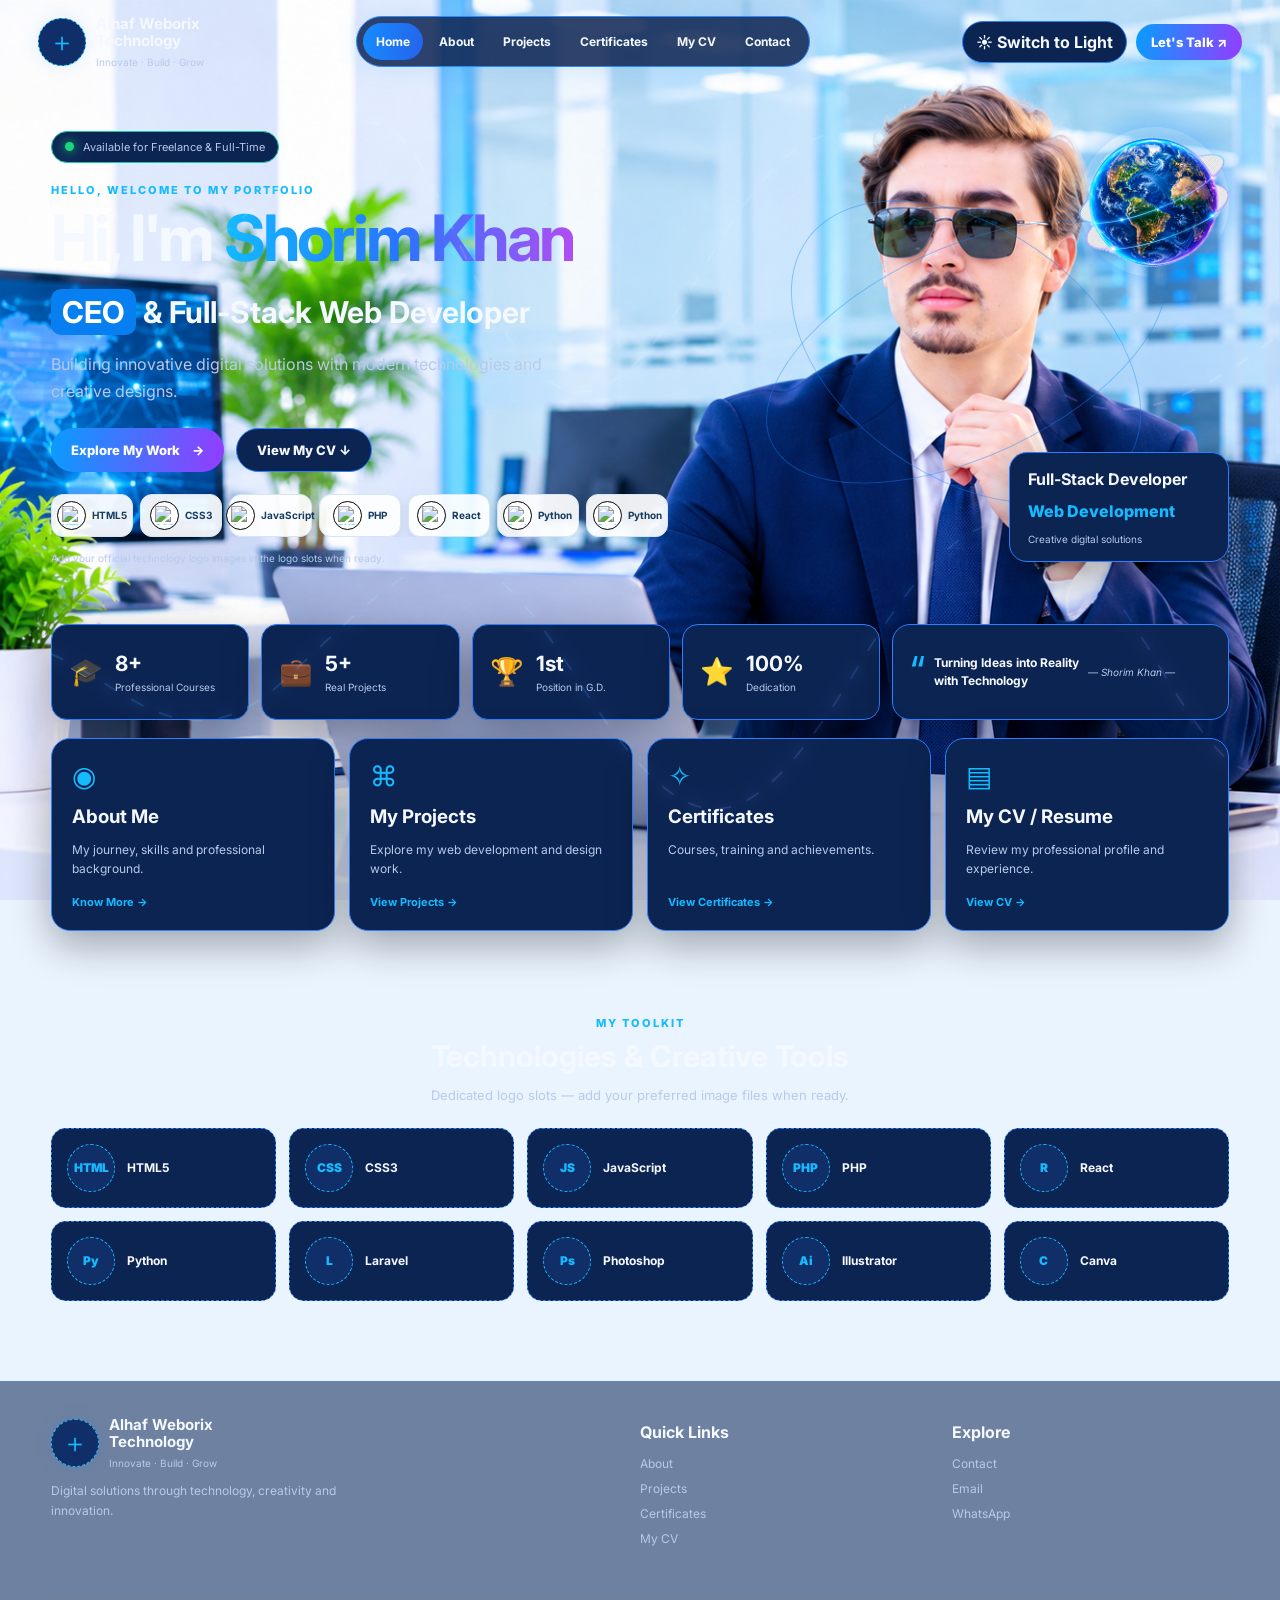
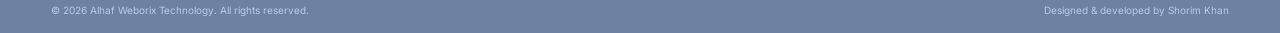
==== commit b7433c01: "Add files via upload" ====
--- a/index.html
+++ b/index.html
@@ -225,4 +225,4 @@
   <script src="main.js"></script>
 </body>
 
-</html>
+</html>
--- a/style.css
+++ b/style.css
@@ -1407,7 +1407,7 @@
    Home intentionally uses the same LIGHT image in both themes. */
 body.home-page {
   background-color: #eaf4ff !important;
-  background-image: url("../assets/image/home-tech-background-light.png") !important;
+  background-image: url("assets/image/home-tech-background-light.png") !important;
   background-position: center top !important;
   background-size: cover !important;
   background-repeat: no-repeat !important;
@@ -1416,7 +1416,7 @@
 
 html[data-theme="light"] body.home-page {
   background-color: #eaf4ff !important;
-  background-image: url("../assets/image/home-tech-background-light.png") !important;
+  background-image: url("assets/image/home-tech-background-light.png") !important;
   background-position: center top !important;
   background-size: cover !important;
   background-repeat: no-repeat !important;
@@ -1439,44 +1439,44 @@
 }
 
 body.about-page {
-  background-image: linear-gradient(90deg, rgba(3, 13, 38, .88), rgba(3, 13, 38, .52)), url("../assets/image/about-it-office.png") !important;
+  background-image: linear-gradient(90deg, rgba(3, 13, 38, .88), rgba(3, 13, 38, .52)), url("assets/image/about-it-office.png") !important;
 }
 
 body.projects-page {
-  background-image: linear-gradient(90deg, rgba(3, 13, 38, .88), rgba(3, 13, 38, .58)), url("../assets/image/projects-workspace.png") !important;
+  background-image: linear-gradient(90deg, rgba(3, 13, 38, .88), rgba(3, 13, 38, .58)), url("assets/image/projects-workspace.png") !important;
 }
 
 body.certificates-page {
-  background-image: linear-gradient(90deg, rgba(3, 13, 38, .86), rgba(3, 13, 38, .54)), url("../assets/image/certificates-achievement.png") !important;
+  background-image: linear-gradient(90deg, rgba(3, 13, 38, .86), rgba(3, 13, 38, .54)), url("assets/image/certificates-achievement.png") !important;
 }
 
 body.cv-page {
-  background-image: linear-gradient(90deg, rgba(3, 13, 38, .87), rgba(3, 13, 38, .55)), url("../assets/image/cv-career.png") !important;
+  background-image: linear-gradient(90deg, rgba(3, 13, 38, .87), rgba(3, 13, 38, .55)), url("assets/image/cv-career.png") !important;
 }
 
 body.contact-page {
-  background-image: linear-gradient(90deg, rgba(3, 13, 38, .88), rgba(3, 13, 38, .52)), url("../assets/image/contact-network.png") !important;
+  background-image: linear-gradient(90deg, rgba(3, 13, 38, .88), rgba(3, 13, 38, .52)), url("assets/image/contact-network.png") !important;
 }
 
 /* Light mode retains the page-specific image with a softer readability overlay. */
 html[data-theme="light"] body.about-page {
-  background-image: linear-gradient(90deg, rgba(238, 247, 255, .84), rgba(238, 247, 255, .60)), url("../assets/image/about-it-office.png") !important;
+  background-image: linear-gradient(90deg, rgba(238, 247, 255, .84), rgba(238, 247, 255, .60)), url("assets/image/about-it-office.png") !important;
 }
 
 html[data-theme="light"] body.projects-page {
-  background-image: linear-gradient(90deg, rgba(238, 247, 255, .86), rgba(238, 247, 255, .62)), url("../assets/image/projects-workspace.png") !important;
+  background-image: linear-gradient(90deg, rgba(238, 247, 255, .86), rgba(238, 247, 255, .62)), url("assets/image/projects-workspace.png") !important;
 }
 
 html[data-theme="light"] body.certificates-page {
-  background-image: linear-gradient(90deg, rgba(248, 247, 240, .86), rgba(248, 247, 240, .62)), url("../assets/image/certificates-achievement.png") !important;
+  background-image: linear-gradient(90deg, rgba(248, 247, 240, .86), rgba(248, 247, 240, .62)), url("assets/image/certificates-achievement.png") !important;
 }
 
 html[data-theme="light"] body.cv-page {
-  background-image: linear-gradient(90deg, rgba(238, 247, 255, .86), rgba(238, 247, 255, .62)), url("../assets/image/cv-career.png") !important;
+  background-image: linear-gradient(90deg, rgba(238, 247, 255, .86), rgba(238, 247, 255, .62)), url("assets/image/cv-career.png") !important;
 }
 
 html[data-theme="light"] body.contact-page {
-  background-image: linear-gradient(90deg, rgba(238, 247, 255, .86), rgba(238, 247, 255, .60)), url("../assets/image/contact-network.png") !important;
+  background-image: linear-gradient(90deg, rgba(238, 247, 255, .86), rgba(238, 247, 255, .60)), url("assets/image/contact-network.png") !important;
 }
 
 @media (max-width:768px) {
@@ -2523,16 +2523,16 @@
   background-size: cover, cover;
   background-attachment: fixed, fixed;
 }
-body.about-page { background-image: linear-gradient(135deg, rgba(4,14,38,.94), rgba(5,23,57,.78)), url('../assets/image/about-it-office.png'); }
-body.projects-page { background-image: linear-gradient(135deg, rgba(4,14,38,.94), rgba(5,23,57,.78)), url('../assets/image/projects-workspace.png'); }
-body.certificates-page { background-image: linear-gradient(135deg, rgba(4,14,38,.94), rgba(5,23,57,.78)), url('../assets/image/certificates-achievement.png'); }
-body.cv-page { background-image: linear-gradient(135deg, rgba(4,14,38,.94), rgba(5,23,57,.78)), url('../assets/image/cv-career.png'); }
-body.contact-page { background-image: linear-gradient(135deg, rgba(4,14,38,.94), rgba(5,23,57,.78)), url('../assets/image/contact-network.png'); }
-body.light.about-page { background-image: linear-gradient(135deg, rgba(239,248,255,.92), rgba(239,248,255,.72)), url('../assets/image/about-it-office.png'); }
-body.light.projects-page { background-image: linear-gradient(135deg, rgba(239,248,255,.92), rgba(239,248,255,.72)), url('../assets/image/projects-workspace.png'); }
-body.light.certificates-page { background-image: linear-gradient(135deg, rgba(239,248,255,.92), rgba(239,248,255,.72)), url('../assets/image/certificates-achievement.png'); }
-body.light.cv-page { background-image: linear-gradient(135deg, rgba(239,248,255,.92), rgba(239,248,255,.72)), url('../assets/image/cv-career.png'); }
-body.light.contact-page { background-image: linear-gradient(135deg, rgba(239,248,255,.92), rgba(239,248,255,.72)), url('../assets/image/contact-network.png'); }
+body.about-page { background-image: linear-gradient(135deg, rgba(4,14,38,.94), rgba(5,23,57,.78)), url('assets/image/about-it-office.png'); }
+body.projects-page { background-image: linear-gradient(135deg, rgba(4,14,38,.94), rgba(5,23,57,.78)), url('assets/image/projects-workspace.png'); }
+body.certificates-page { background-image: linear-gradient(135deg, rgba(4,14,38,.94), rgba(5,23,57,.78)), url('assets/image/certificates-achievement.png'); }
+body.cv-page { background-image: linear-gradient(135deg, rgba(4,14,38,.94), rgba(5,23,57,.78)), url('assets/image/cv-career.png'); }
+body.contact-page { background-image: linear-gradient(135deg, rgba(4,14,38,.94), rgba(5,23,57,.78)), url('assets/image/contact-network.png'); }
+body.light.about-page { background-image: linear-gradient(135deg, rgba(239,248,255,.92), rgba(239,248,255,.72)), url('assets/image/about-it-office.png'); }
+body.light.projects-page { background-image: linear-gradient(135deg, rgba(239,248,255,.92), rgba(239,248,255,.72)), url('assets/image/projects-workspace.png'); }
+body.light.certificates-page { background-image: linear-gradient(135deg, rgba(239,248,255,.92), rgba(239,248,255,.72)), url('assets/image/certificates-achievement.png'); }
+body.light.cv-page { background-image: linear-gradient(135deg, rgba(239,248,255,.92), rgba(239,248,255,.72)), url('assets/image/cv-career.png'); }
+body.light.contact-page { background-image: linear-gradient(135deg, rgba(239,248,255,.92), rgba(239,248,255,.72)), url('assets/image/contact-network.png'); }
 @media (max-width: 760px) {
   body.about-page, body.projects-page, body.certificates-page, body.cv-page, body.contact-page { background-attachment: scroll, scroll; }
 }
